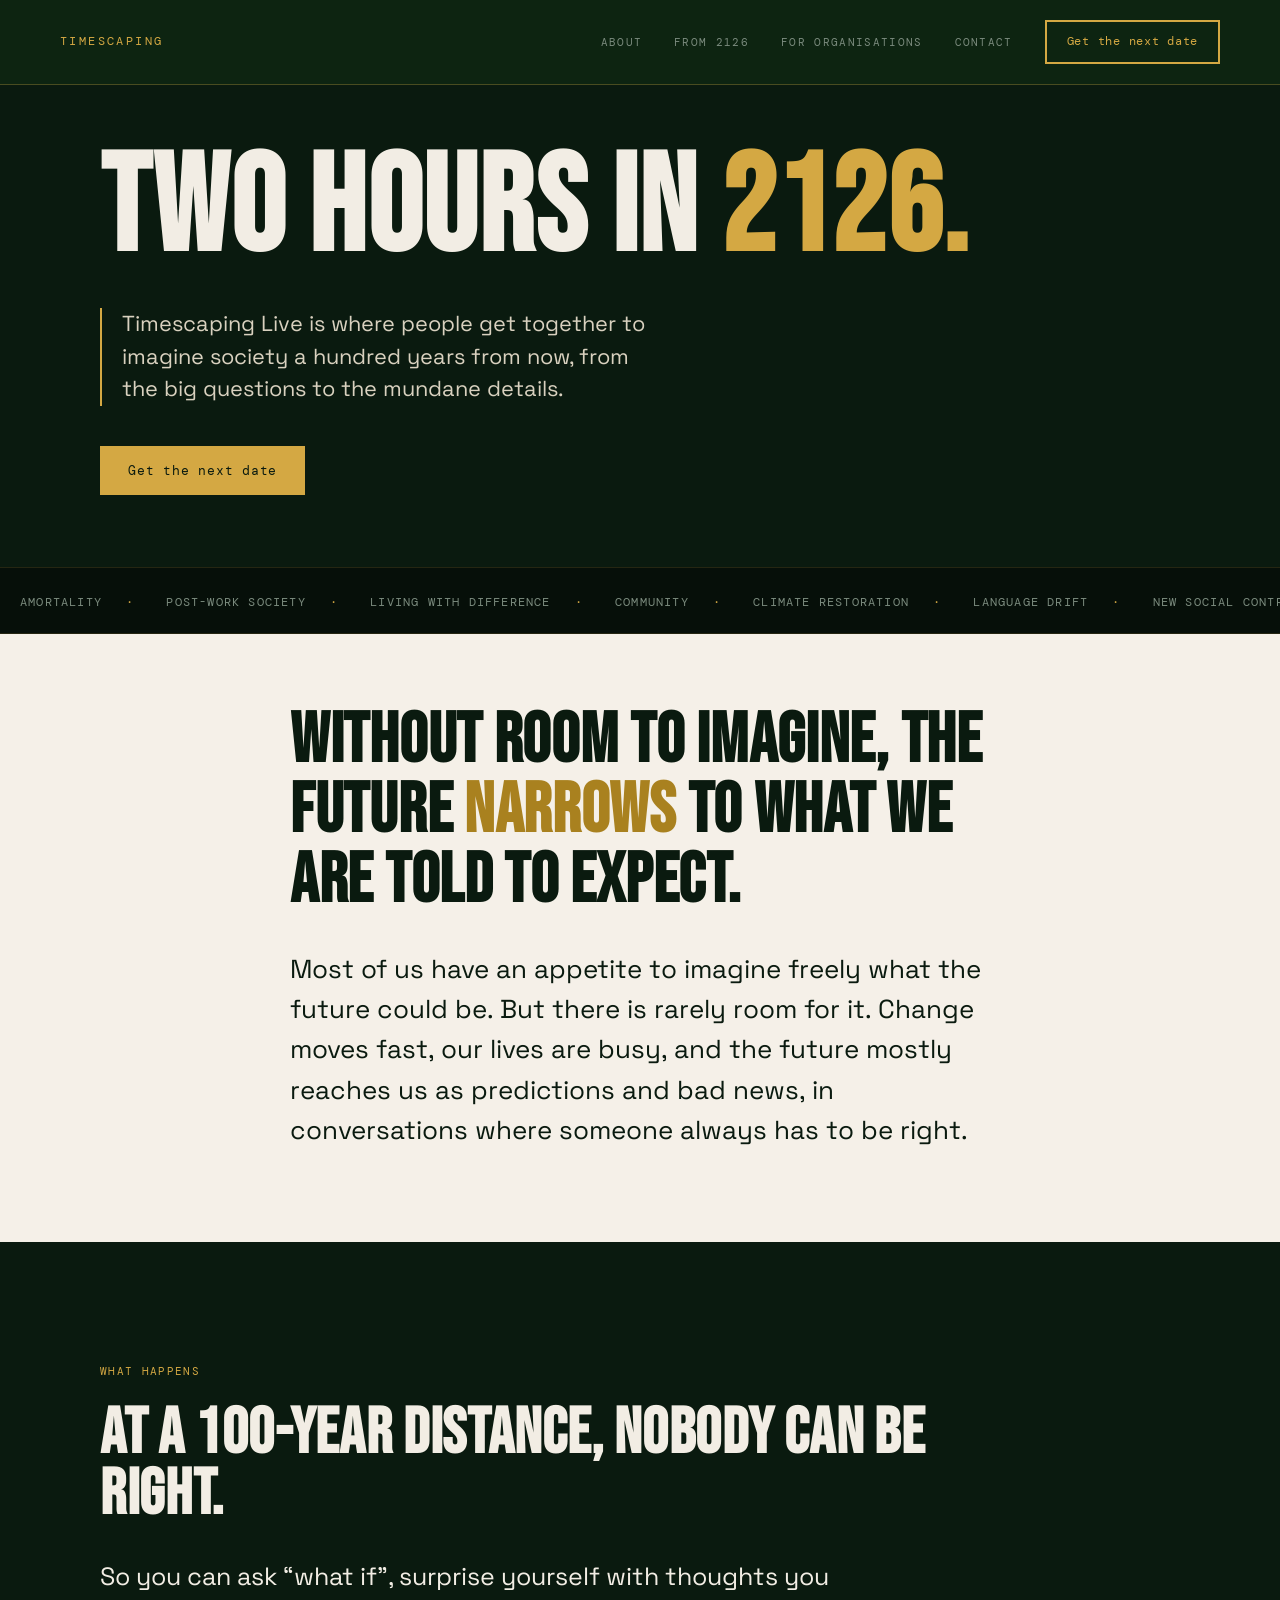
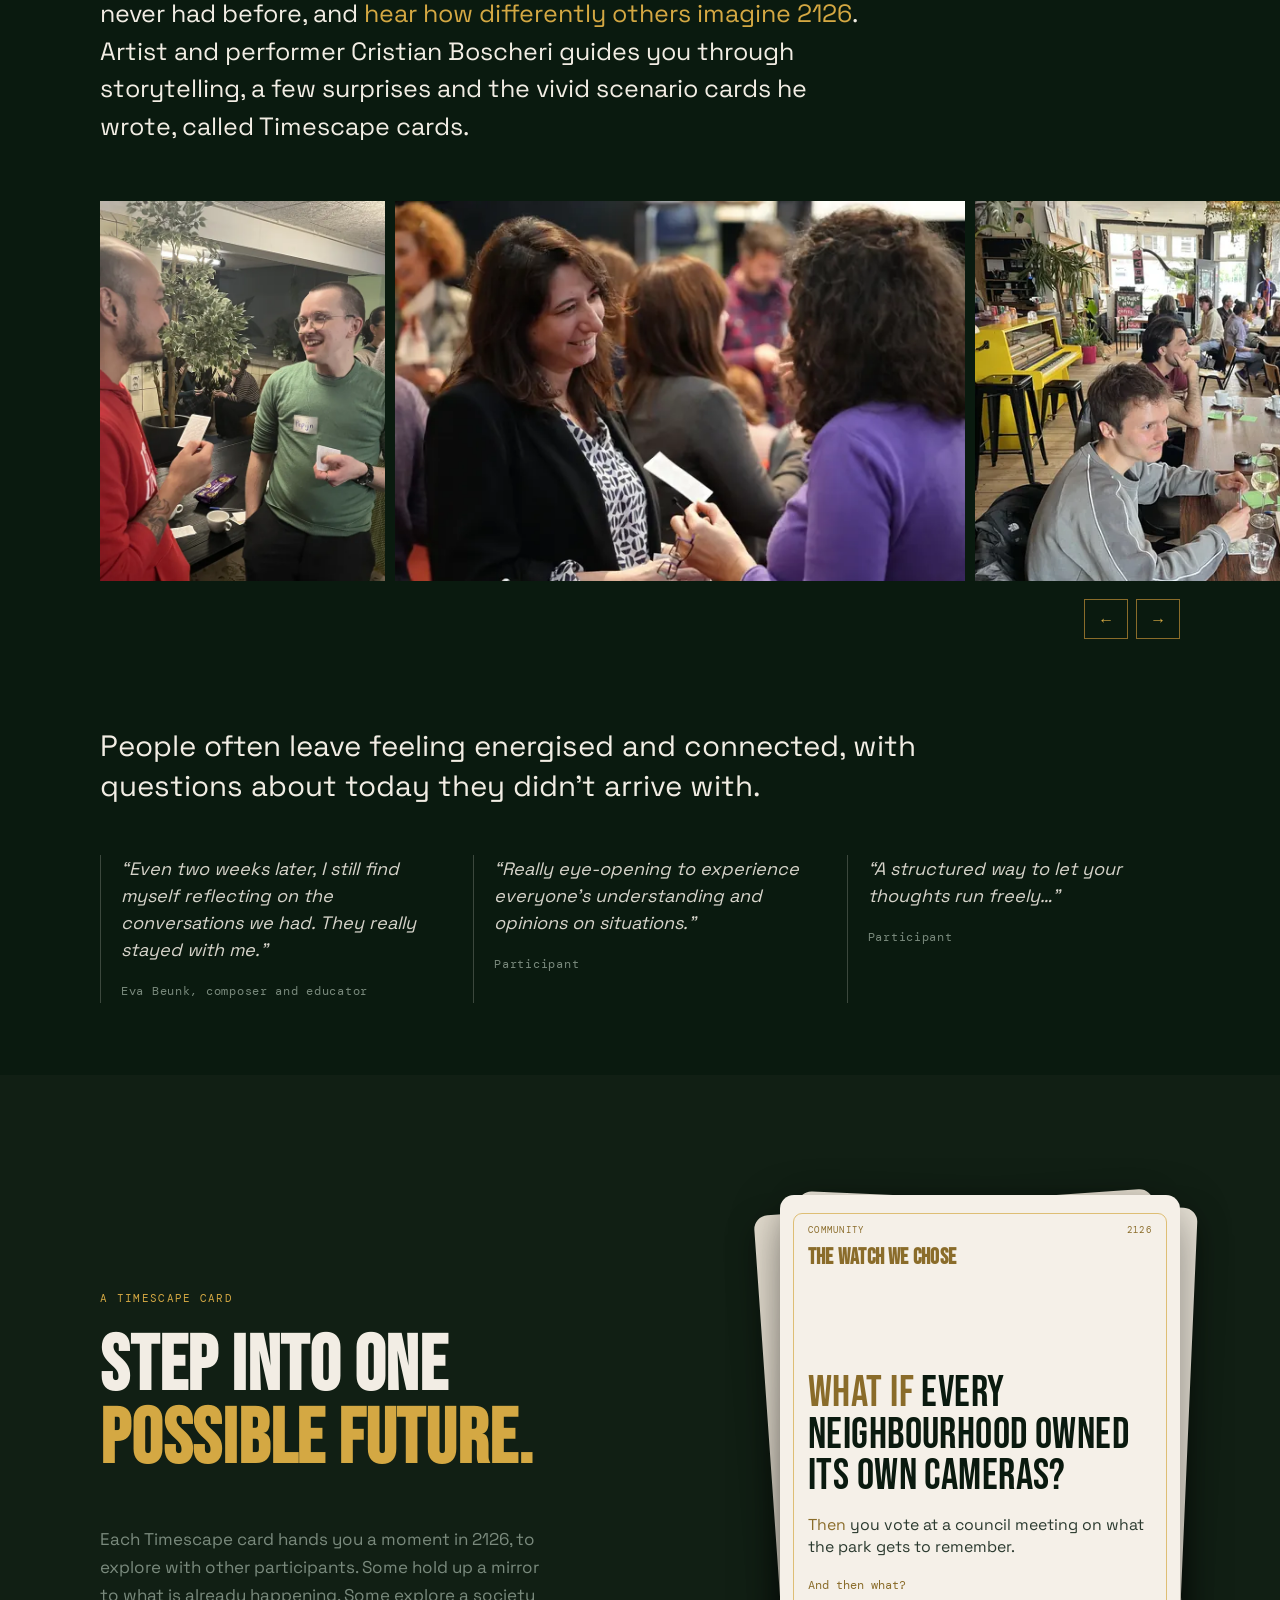
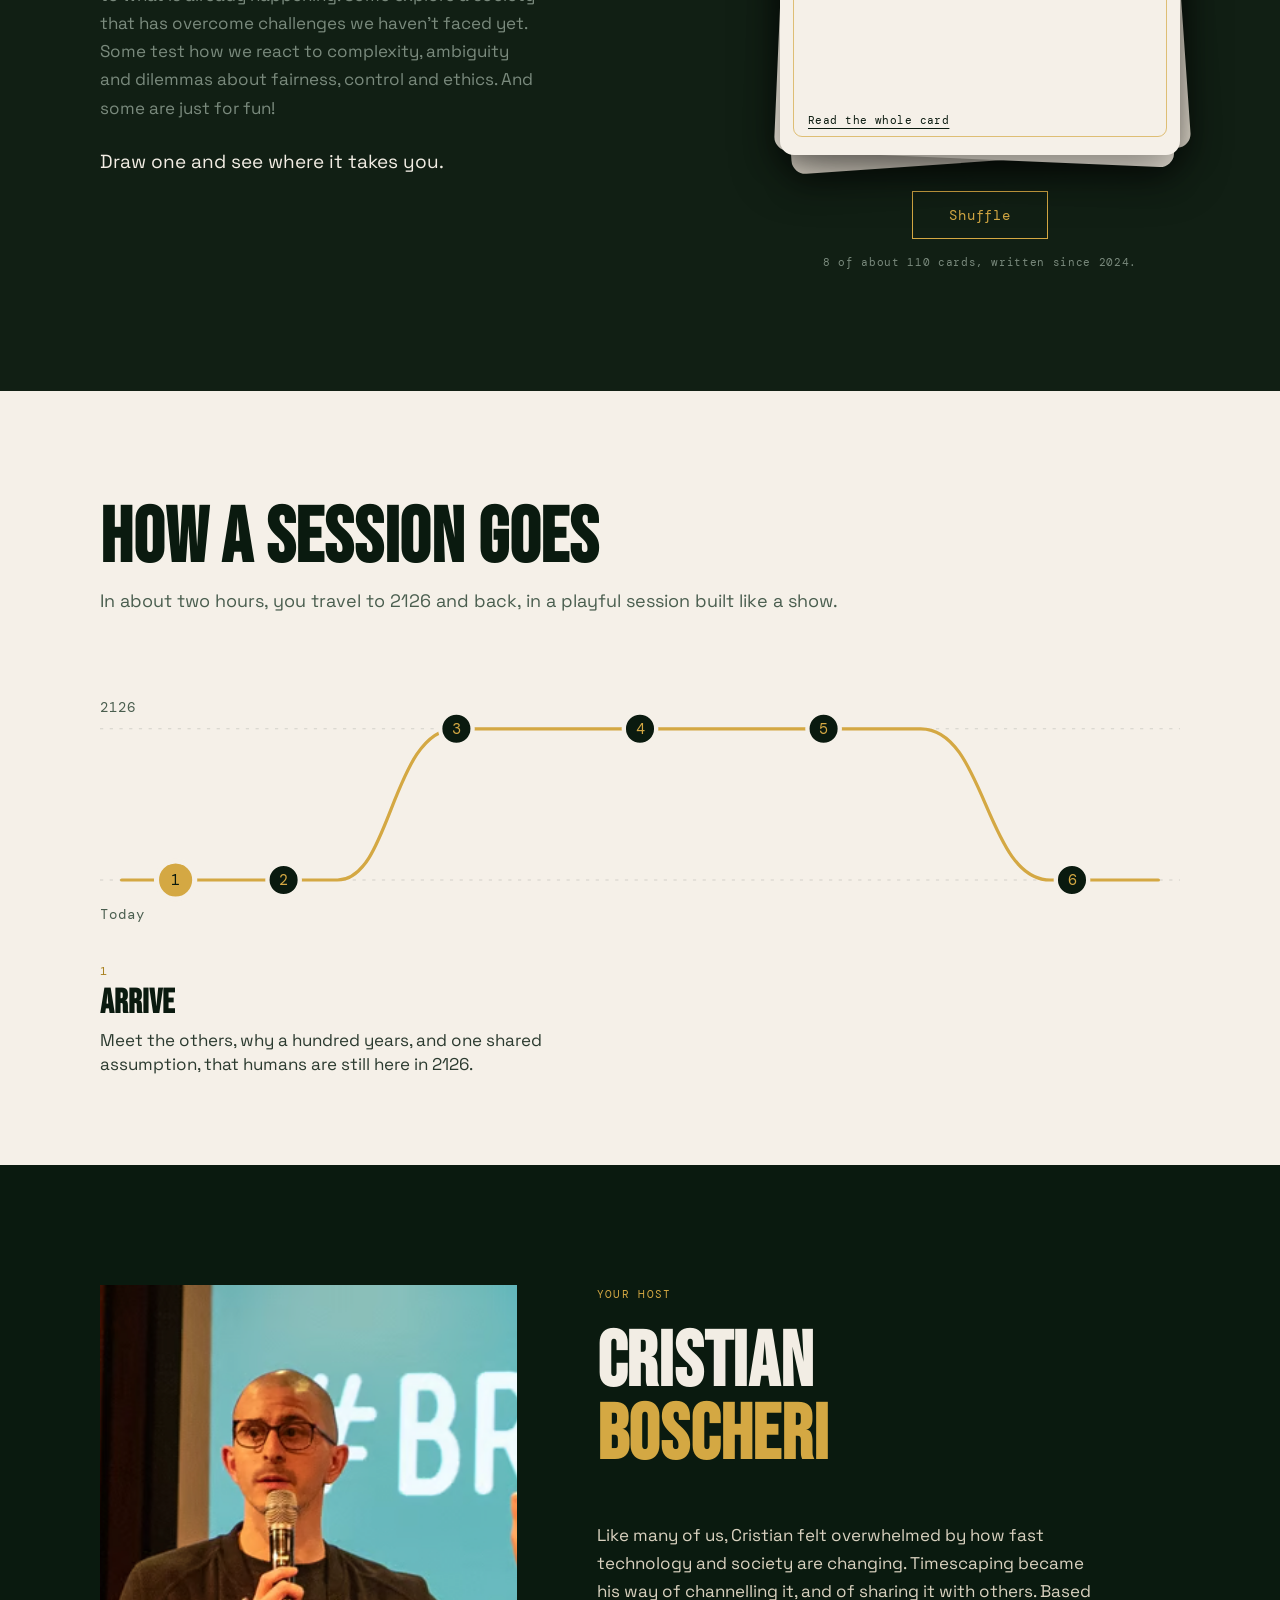
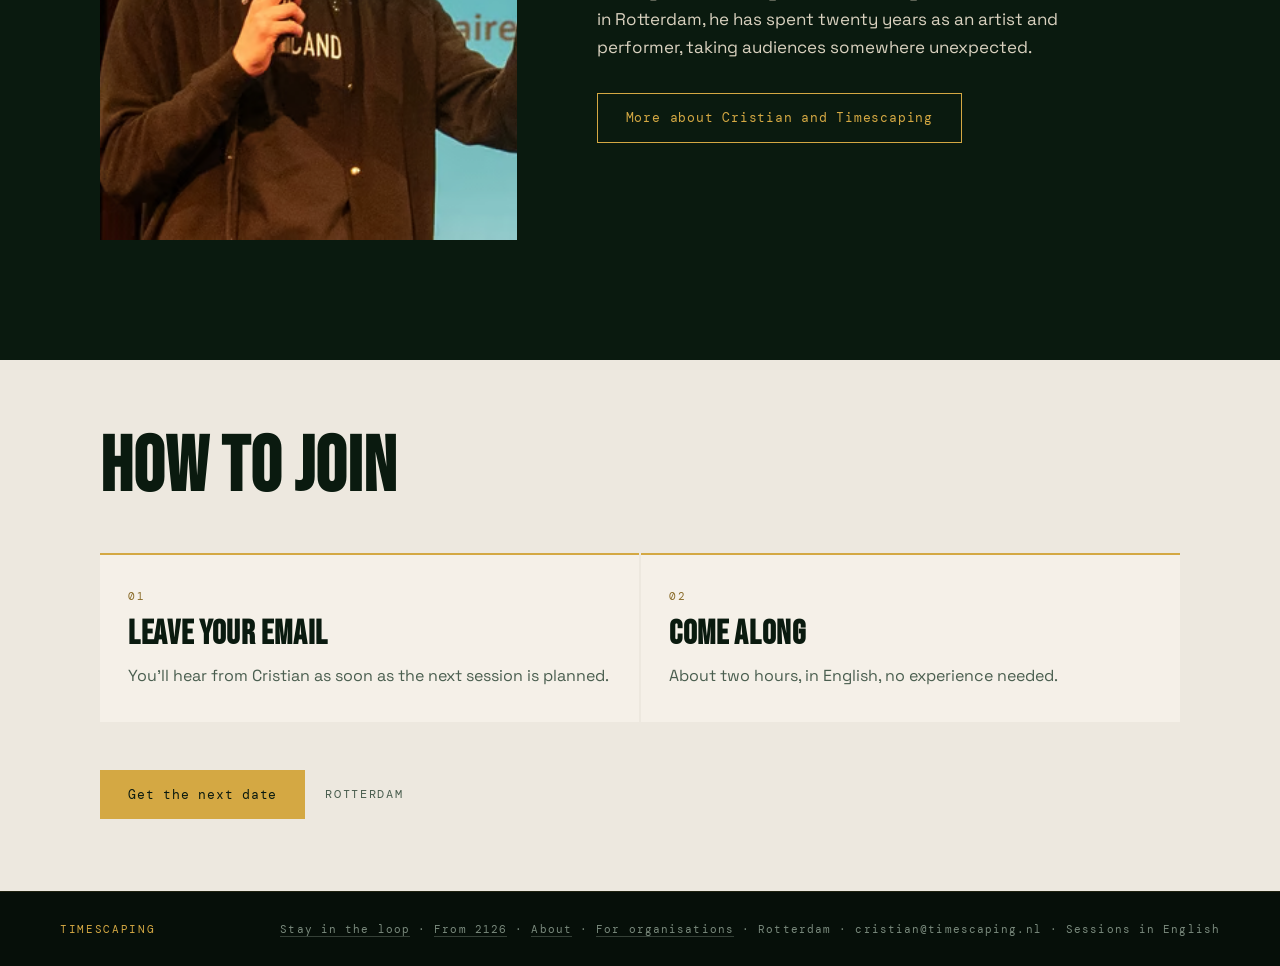
==== index.html @ ba65b7d7 "Home: host text empathy first, card cue line Co-Authored-By: Claude Opus 5.5 <noreply@anthropic.com>" ====
<!DOCTYPE html>
<html lang="en">
<head>
  <meta charset="UTF-8" />
  <meta name="viewport" content="width=device-width, initial-scale=1.0" />
  <title>Timescaping Live | Imagine society 100 years ahead, together</title>
  <meta name="description" content="Timescaping Live is the place where people get together to imagine society 100 years in the future, the big and the mundane." />
  <meta property="og:type" content="website" />
  <meta property="og:title" content="Timescaping Live | Imagine society 100 years ahead, together" />
  <meta property="og:description" content="Timescaping Live is the place where people get together to imagine society 100 years in the future, the big and the mundane." />
  <meta property="og:url" content="https://timescaping.nl/" />
  <meta property="og:image" content="https://timescaping.nl/images/Who%20this%20is%20for.png" />
  <link rel="canonical" href="https://timescaping.nl/" />
  <link rel="preconnect" href="https://fonts.googleapis.com" />
  <link rel="preconnect" href="https://fonts.gstatic.com" crossorigin />
  <link href="https://fonts.googleapis.com/css2?family=Bebas+Neue&family=Space+Grotesk:wght@300;400;500&family=DM+Mono:wght@300;400;500&display=swap" rel="stylesheet" />
  <link rel="stylesheet" href="style.css?v=20261124f" />
  <link rel="stylesheet" href="print.css" media="print" />
  <link rel="icon" type="image/png" sizes="32x32" href="/favicon-32x32.png">
  <link rel="icon" type="image/png" sizes="16x16" href="/favicon-16x16.png">
  <link rel="apple-touch-icon" sizes="180x180" href="/apple-touch-icon.png">
  <!-- Google tag (gtag.js) -->
  <script async src="https://www.googletagmanager.com/gtag/js?id=G-YN8PKWBQWD"></script>
  <script>
    window.dataLayer = window.dataLayer || [];
    function gtag(){dataLayer.push(arguments);}
    gtag('js', new Date());
    gtag('config', 'G-YN8PKWBQWD');
  </script>
  <!-- Microsoft Clarity -->
  <script type="text/javascript">
    (function(c,l,a,r,i,t,y){
        c[a]=c[a]||function(){(c[a].q=c[a].q||[]).push(arguments)};
        t=l.createElement(r);t.async=1;t.src="https://www.clarity.ms/tag/"+i;
        y=l.getElementsByTagName(r)[0];y.parentNode.insertBefore(t,y);
    })(window, document, "clarity", "script", "wphk1188sh");
  </script>
</head>
<body>

  <!-- NAV -->
  <nav class="nav">
    <a href="#" class="nav-logo">TIMESCAPING</a>
    <div class="nav-links">
      <a href="about.html" class="nav-link">About</a>
      <a href="from-2126.html" class="nav-link">From 2126</a>
      <a href="organisations.html" class="nav-link">For organisations</a>
      <a href="mailto:cristian@timescaping.nl" class="nav-link">Contact</a>
      <a href="https://tally.so/r/XxOPgj?source=nav" class="nav-cta" target="_blank" rel="noopener">Get the next date</a>
    </div>
  </nav>

  <!-- HERO -->
  <section class="hero hero-text-only hero-live">
    <div class="hero-left">
      <h1 class="hero-headline live-headline fade-up">Two hours in <span class="gold">2126.</span></h1>
      <p class="hero-def fade-up delay-1">Timescaping Live is where people get together to imagine society a hundred years from now, from the big questions to the mundane details.</p>
      <div class="hero-ctas fade-up delay-1">
        <a href="https://tally.so/r/XxOPgj?source=top" class="btn-primary" target="_blank" rel="noopener">Get the next date</a>
      </div>
    </div>
  </section>

  <!-- TICKER -->
  <div class="ticker" aria-hidden="true">
    <div class="ticker-track">
      <span>Amortality</span><span class="dot">·</span>
      <span>Post-work society</span><span class="dot">·</span>
      <span>Living with difference</span><span class="dot">·</span>
      <span>Community</span><span class="dot">·</span>
      <span>Climate restoration</span><span class="dot">·</span>
      <span>Language drift</span><span class="dot">·</span>
      <span>New social contracts</span><span class="dot">·</span>
      <span>Intimacy</span><span class="dot">·</span>
      <span>The meaning of work</span><span class="dot">·</span>
      <span>Android rights</span><span class="dot">·</span>
      <span>AI and power</span><span class="dot">·</span>
      <span>Amortality</span><span class="dot">·</span>
      <span>Post-work society</span><span class="dot">·</span>
      <span>Living with difference</span><span class="dot">·</span>
      <span>Community</span><span class="dot">·</span>
      <span>Climate restoration</span><span class="dot">·</span>
      <span>Language drift</span><span class="dot">·</span>
      <span>New social contracts</span><span class="dot">·</span>
      <span>Intimacy</span><span class="dot">·</span>
      <span>The meaning of work</span><span class="dot">·</span>
      <span>Android rights</span><span class="dot">·</span>
      <span>AI and power</span><span class="dot">·</span>
    </div>
  </div>

  <!-- THE NEED -->
  <section id="why" class="section s1 live-need">
    <div class="section-inner reveal">
      <h2 class="section-headline need-headline">Without room to imagine, the future <span class="gold-dim">narrows</span> to what we are told to expect.</h2>
      <p class="need-text">Most of us have an appetite to imagine freely what the future could be. But there is rarely room for it. Change moves fast, our lives are busy, and the future mostly reaches us as predictions and bad news, in conversations where someone always has to be right.</p>
    </div>
  </section>

  <!-- WHAT HAPPENS + PHOTOS -->
  <section id="practice" class="section s2 live-happens">
    <div class="section-inner reveal">
      <span class="label gold">What happens</span>
      <h2 class="section-headline happens-headline">At a 100-year distance, nobody can be right.</h2>
      <div class="happens-text">
        <p class="happens-lead">So you can ask “what if”, surprise yourself with thoughts you never had before, and <mark>hear how differently others imagine 2126</mark>. Artist and performer Cristian Boscheri guides you through storytelling, a few surprises and the vivid scenario cards he wrote, called Timescape cards.</p>
      </div>
    </div>
    <div class="gallery" aria-label="Photos from Timescaping sessions">
      <div class="gallery-track" tabindex="0">
        <figure class="gallery-item" style="aspect-ratio:600/800"><img src="images/sessions/daiec-standing-sm.webp" srcset="images/sessions/daiec-standing-sm.webp 315w, images/sessions/daiec-standing.webp 600w" sizes="(max-width: 900px) 350px, 510px" alt="Two participants standing and talking, scenario cards in hand" loading="lazy" decoding="async" width="600" height="800" /></figure>
        <figure class="gallery-item" style="aspect-ratio:1200/800"><img src="images/sessions/mestieri-conversation-sm.webp" srcset="images/sessions/mestieri-conversation-sm.webp 630w, images/sessions/mestieri-conversation.webp 1200w" sizes="(max-width: 900px) 350px, 510px" alt="A participant smiling in conversation, a scenario card in hand, at a session with Mestieri Lombardia" loading="lazy" decoding="async" width="1200" height="800" /></figure>
        <figure class="gallery-item" style="aspect-ratio:1067/800"><img src="images/sessions/culturehub-long-table-sm.webp" srcset="images/sessions/culturehub-long-table-sm.webp 560w, images/sessions/culturehub-long-table.webp 1067w" sizes="(max-width: 900px) 350px, 510px" alt="A long café table of participants discussing scenario cards at CultureHub" loading="lazy" decoding="async" width="1067" height="800" /></figure>
        <figure class="gallery-item" style="aspect-ratio:1067/800"><img src="images/sessions/pauseai-table-sm.webp" srcset="images/sessions/pauseai-table-sm.webp 560w, images/sessions/pauseai-table.webp 1067w" sizes="(max-width: 900px) 350px, 510px" alt="A table in conversation at a session with Café PauseAI, one participant reading a card" loading="lazy" decoding="async" width="1067" height="800" /></figure>
        <figure class="gallery-item" style="aspect-ratio:800/800"><img src="images/sessions/daiec-orange-chairs-sm.webp" srcset="images/sessions/daiec-orange-chairs-sm.webp 420w, images/sessions/daiec-orange-chairs.webp 800w" sizes="(max-width: 900px) 350px, 510px" alt="Small groups talking in orange armchairs during a session" loading="lazy" decoding="async" width="800" height="800" /></figure>
        <figure class="gallery-item" style="aspect-ratio:961/659"><img src="images/sessions/cards-timer-sm.webp" srcset="images/sessions/cards-timer-sm.webp 612w, images/sessions/cards-timer.webp 961w" sizes="(max-width: 900px) 350px, 510px" alt="Scenario cards spread on a wooden table next to a timer, hands holding more cards" loading="lazy" decoding="async" width="961" height="659" /></figure>
        <figure class="gallery-item" style="aspect-ratio:600/800"><img src="images/sessions/biosphere-two-sm.webp" srcset="images/sessions/biosphere-two-sm.webp 315w, images/sessions/biosphere-two.webp 600w" sizes="(max-width: 900px) 350px, 510px" alt="Two participants talking at an outdoor table, cards between them" loading="lazy" decoding="async" width="600" height="800" /></figure>
        <figure class="gallery-item" style="aspect-ratio:640/800"><img src="images/sessions/mestieri-overhead-sm.webp" srcset="images/sessions/mestieri-overhead-sm.webp 336w, images/sessions/mestieri-overhead.webp 640w" sizes="(max-width: 900px) 350px, 510px" alt="Seen from above, a small group sitting on the theatre floor between red seats, talking over their cards" loading="lazy" decoding="async" width="640" height="800" /></figure>
        <figure class="gallery-item" style="aspect-ratio:1067/800"><img src="images/sessions/daiec-windowsill-sm.webp" srcset="images/sessions/daiec-windowsill-sm.webp 560w, images/sessions/daiec-windowsill.webp 1067w" sizes="(max-width: 900px) 350px, 510px" alt="A small group listening to a participant sitting on a windowsill" loading="lazy" decoding="async" width="1067" height="800" /></figure>
        <figure class="gallery-item" style="aspect-ratio:1240/720"><img src="images/sessions/green-cards-table-sm.webp" srcset="images/sessions/green-cards-table-sm.webp 723w, images/sessions/green-cards-table.webp 1240w" sizes="(max-width: 900px) 350px, 510px" alt="Participants around a table covered in green scenario cards" loading="lazy" decoding="async" width="1240" height="720" /></figure>
        <figure class="gallery-item" style="aspect-ratio:600/800"><img src="images/sessions/circle-laughing-sm.webp" srcset="images/sessions/circle-laughing-sm.webp 315w, images/sessions/circle-laughing.webp 600w" sizes="(max-width: 900px) 350px, 510px" alt="Participants laughing in a circle during a session" loading="lazy" decoding="async" width="600" height="800" /></figure>
        <figure class="gallery-item" style="aspect-ratio:1067/800"><img src="images/sessions/pauseai-cards-sm.webp" srcset="images/sessions/pauseai-cards-sm.webp 560w, images/sessions/pauseai-cards.webp 1067w" sizes="(max-width: 900px) 350px, 510px" alt="Timescape scenario cards laid out on a wooden table" loading="lazy" decoding="async" width="1067" height="800" /></figure>
        <figure class="gallery-item" style="aspect-ratio:1067/800"><img src="images/sessions/culturehub-leaning-in-sm.webp" srcset="images/sessions/culturehub-leaning-in-sm.webp 560w, images/sessions/culturehub-leaning-in.webp 1067w" sizes="(max-width: 900px) 350px, 510px" alt="Participants leaning in around a table at CultureHub" loading="lazy" decoding="async" width="1067" height="800" /></figure>
        <figure class="gallery-item" style="aspect-ratio:1067/800"><img src="images/sessions/daiec-sofas-sm.webp" srcset="images/sessions/daiec-sofas-sm.webp 560w, images/sessions/daiec-sofas.webp 1067w" sizes="(max-width: 900px) 350px, 510px" alt="Participants in conversation on sofas, cards and notes in hand" loading="lazy" decoding="async" width="1067" height="800" /></figure>
      </div>
      <div class="section-inner gallery-nav">
        <span class="gallery-btns" hidden>
          <button type="button" class="gallery-btn" data-dir="-1" aria-label="Previous photos">←</button>
          <button type="button" class="gallery-btn" data-dir="1" aria-label="Next photos">→</button>
        </span>
      </div>
    </div>
    <div class="section-inner happens-proof">
      <p class="proof-lead">People often leave feeling energised and connected, with questions about today they didn’t arrive with.</p>
      <div class="happens-quotes">
        <blockquote class="happens-quote"><p>“Even two weeks later, I still find myself reflecting on the conversations we had. They really stayed with me.”</p><cite>Eva Beunk, composer and educator</cite></blockquote>
        <blockquote class="happens-quote"><p>“Really eye-opening to experience everyone’s understanding and opinions on situations.”</p><cite>Participant</cite></blockquote>
        <blockquote class="happens-quote"><p>“A structured way to let your thoughts run freely…”</p><cite>Participant</cite></blockquote>
      </div>
    </div>
  </section>

  <!-- DRAW A CARD -->
  <section id="card" class="section s-card">
    <div class="section-inner s-card-grid">
      <div class="s-card-left reveal">
        <span class="label gold">A Timescape card</span>
        <h2 class="section-headline">STEP INTO ONE<br><span class="gold">POSSIBLE FUTURE.</span></h2>
        <p class="s-card-intro">Each Timescape card hands you a moment in 2126, to explore with other participants. Some hold up a mirror to what is already happening. Some explore a society that has overcome challenges we haven’t faced yet. Some test how we react to complexity, ambiguity and dilemmas about fairness, control and ethics. And some are just for fun!</p>
        <p class="s-card-cue">Draw one and see where it takes you.</p>
      </div>
      <div class="s-card-right">
        <div class="tc-deck" aria-live="polite">
          <article class="tc is-active" data-card="0" data-if="ageing were optional?" data-then="a 150-year-old and a newborn sit at the same family dinner." data-tech="0">
            <div class="tc-front">
              <div class="tc-top"><span class="tc-theme">Amortality</span><span class="tc-year">2126</span></div>
              <h3 class="tc-title">Family Gatherings</h3>
              <p class="tc-if"><span>What if</span> ageing were optional?</p>
              <p class="tc-then"><span>Then</span> a 150-year-old and a newborn sit at the same family dinner.</p>
              <p class="tc-and">And then what?</p>
              <button type="button" class="tc-flip" aria-expanded="false">Read the whole card</button>
            </div>
            <div class="tc-back" aria-hidden="true">
            <div class="tc-top"><span class="tc-theme">Amortality</span><span class="tc-year">2126</span></div>
            <h3 class="tc-title">Family Gatherings</h3>
            <span class="tc-label">Imagine</span>
            <p class="tc-imagine">It’s 2126, and breakthroughs in cellular regeneration and nanotechnology have made aging optional, giving rise to a class of humans known as amortal. They do not grow older but remain vulnerable to accidents, and unforeseen risks. The oldest known amortal is around 150 years old. A family gathering brings together several generations, including the 150-year-old elder and a newborn child. These events are becoming increasingly complex as the extended family grows larger and the generational gap widens.</p>
            <div class="tc-explore-wrap">
              <span class="tc-label">Explore</span>
              <p class="tc-explore">What new traditions might families create to make such vast generational gatherings meaningful for everyone?</p>
            </div>
            <button type="button" class="tc-unflip" tabindex="-1">Back to the question</button>
            </div>
          </article>
          <article class="tc" data-card="1" data-if="android faces came from a shared public library?" data-then="your neighbour’s kind carer and a debt collector wear the same face." data-tech="1" aria-hidden="true">
            <div class="tc-front">
              <div class="tc-top"><span class="tc-theme">Intimacy</span><span class="tc-year">2126</span></div>
              <h3 class="tc-title">The Kind One</h3>
              <p class="tc-if"><span>What if</span> android faces came from a shared public library?</p>
              <p class="tc-then"><span>Then</span> your neighbour’s kind carer and a debt collector wear the same face.</p>
              <p class="tc-and">And then what?</p>
              <button type="button" class="tc-flip" aria-expanded="false">Read the whole card</button>
            </div>
            <div class="tc-back" aria-hidden="true">
            <div class="tc-top"><span class="tc-theme">Intimacy</span><span class="tc-year">2126</span></div>
            <h3 class="tc-title">The Kind One</h3>
            <span class="tc-label">Imagine</span>
            <p class="tc-imagine">After the impersonation years, when any android was allowed to wear any human-looking face and courts spent a decade sorting out what a witness had actually seen, android faces were regulated. Every face must now come from a certified commons, licence-free. The commons holds about four thousand. Most androids you meet are wearing one of the two hundred most popular.</p>
            <p class="tc-scene">Your neighbour’s care unit has worn the same face for three years. You have come to find it kind. Yesterday you passed a debt collector’s unit on the stairwell wearing it. You nodded before you understood why.</p>
            <div class="tc-explore-wrap">
              <span class="tc-label">Explore</span>
              <p class="tc-explore">What happens to a feeling you built for one face, once thousands of others are wearing it?</p>
            </div>
            <button type="button" class="tc-unflip" tabindex="-1">Back to the question</button>
            </div>
          </article>
          <article class="tc" data-card="2" data-if="thinking alongside AI were as ordinary as reading?" data-then="people gather in public to try thinking through a question alone." data-tech="1" aria-hidden="true">
            <div class="tc-front">
              <div class="tc-top"><span class="tc-theme">Cognition</span><span class="tc-year">2126</span></div>
              <h3 class="tc-title">Unassisted Thinking</h3>
              <p class="tc-if"><span>What if</span> thinking alongside AI were as ordinary as reading?</p>
              <p class="tc-then"><span>Then</span> people gather in public to try thinking through a question alone.</p>
              <p class="tc-and">And then what?</p>
              <button type="button" class="tc-flip" aria-expanded="false">Read the whole card</button>
            </div>
            <div class="tc-back" aria-hidden="true">
            <div class="tc-top"><span class="tc-theme">Cognition</span><span class="tc-year">2126</span></div>
            <h3 class="tc-title">Unassisted Thinking</h3>
            <span class="tc-label">Imagine</span>
            <p class="tc-imagine">By the 2070s, thinking alongside AI had become as ordinary as reading or speaking. Children grew up with systems that anticipated questions, completed associations, and guided reasoning before thoughts fully formed. AI assisted cognition slowly became the default infrastructure of attention. By the 2090s, small counter-movements began practicing forms of unassisted thinking. By 2126, these practices had evolved into a cultural form: public sessions where people attempted to think through a question alone, in real time, without augmentation, prediction, or support.</p>
            <p class="tc-scene">You are sitting in a dark theater. A person on stage is working slowly through a difficult question, pausing, backtracking, losing the thread, beginning again. Nothing is being optimized. The audience is completely silent. The person next to you whispers: “I’ve never seen anyone think alone before.”</p>
            <div class="tc-explore-wrap">
              <span class="tc-label">Explore</span>
              <p class="tc-explore">What is the person on stage doing that people in the audience cannot?</p>
            </div>
            <button type="button" class="tc-unflip" tabindex="-1">Back to the question</button>
            </div>
          </article>
          <article class="tc" data-card="3" data-if="nobody had to worry about money anymore?" data-then="people envy how clearly someone knows what they want." data-tech="0" aria-hidden="true">
            <div class="tc-front">
              <div class="tc-top"><span class="tc-theme">Post-work Society</span><span class="tc-year">2126</span></div>
              <h3 class="tc-title">The New Envy</h3>
              <p class="tc-if"><span>What if</span> nobody had to worry about money anymore?</p>
              <p class="tc-then"><span>Then</span> people envy how clearly someone knows what they want.</p>
              <p class="tc-and">And then what?</p>
              <button type="button" class="tc-flip" aria-expanded="false">Read the whole card</button>
            </div>
            <div class="tc-back" aria-hidden="true">
            <div class="tc-top"><span class="tc-theme">Post-work Society</span><span class="tc-year">2126</span></div>
            <h3 class="tc-title">The New Envy</h3>
            <span class="tc-label">Imagine</span>
            <p class="tc-imagine">In 2126, material scarcity is largely solved. The anxieties that consumed previous generations, money, security, status through possessions, faded as the basics became guaranteed. Researchers expected envy to fade with them. It didn’t. It just changed shape. What people compare now is harder to measure and harder to admit: how deeply someone lives, how clearly they know what they want, how little they seem to be performing.</p>
            <p class="tc-scene">You’re at a dinner. Someone across the table is talking about a project they’ve been working on for three years, something quiet and entirely their own. They’re not showing off. They don’t need to. The room leans in anyway.</p>
            <div class="tc-explore-wrap">
              <span class="tc-label">Explore</span>
              <p class="tc-explore">In this world, what do people lie about to seem more purposeful than they are?</p>
            </div>
            <button type="button" class="tc-unflip" tabindex="-1">Back to the question</button>
            </div>
          </article>
          <article class="tc" data-card="4" data-if="anything could be bought online instantly?" data-then="a shop exists where the staff slow you down." data-tech="0" aria-hidden="true">
            <div class="tc-front">
              <div class="tc-top"><span class="tc-theme">Everyday Life</span><span class="tc-year">2126</span></div>
              <h3 class="tc-title">The Experience Economy Store</h3>
              <p class="tc-if"><span>What if</span> anything could be bought online instantly?</p>
              <p class="tc-then"><span>Then</span> a shop exists where the staff slow you down.</p>
              <p class="tc-and">And then what?</p>
              <button type="button" class="tc-flip" aria-expanded="false">Read the whole card</button>
            </div>
            <div class="tc-back" aria-hidden="true">
            <div class="tc-top"><span class="tc-theme">Everyday Life</span><span class="tc-year">2126</span></div>
            <h3 class="tc-title">The Experience Economy Store</h3>
            <span class="tc-label">Imagine</span>
            <p class="tc-imagine">In 2126 anything can be bought online instantly. Everyone knows this. You enter a physical store anyway. At the door, a sign explains why the store exists: “This space does not optimize efficiency.” Inside, nothing pushes you to buy. A worker slows you down, challenges a choice you were about to make, and invites you to stay longer than planned. Leaving without purchasing feels normal. Staying feels intentional.</p>
            <div class="tc-explore-wrap">
              <span class="tc-label">Explore</span>
              <p class="tc-explore">What would have to happen inside this store for you to feel that your time there was well spent, even without buying anything?</p>
            </div>
            <button type="button" class="tc-unflip" tabindex="-1">Back to the question</button>
            </div>
          </article>
          <article class="tc" data-card="5" data-if="every neighbourhood owned its own cameras?" data-then="you vote at a council meeting on what the park gets to remember." data-tech="0" aria-hidden="true">
            <div class="tc-front">
              <div class="tc-top"><span class="tc-theme">Community</span><span class="tc-year">2126</span></div>
              <h3 class="tc-title">The Watch We Chose</h3>
              <p class="tc-if"><span>What if</span> every neighbourhood owned its own cameras?</p>
              <p class="tc-then"><span>Then</span> you vote at a council meeting on what the park gets to remember.</p>
              <p class="tc-and">And then what?</p>
              <button type="button" class="tc-flip" aria-expanded="false">Read the whole card</button>
            </div>
            <div class="tc-back" aria-hidden="true">
            <div class="tc-top"><span class="tc-theme">Community</span><span class="tc-year">2126</span></div>
            <h3 class="tc-title">The Watch We Chose</h3>
            <span class="tc-label">Imagine</span>
            <p class="tc-imagine">In 2126, public surveillance is community owned. It wasn’t always this way. For decades, cameras and data systems expanded quietly, owned by states and corporations, pointed downward. The asymmetry became undeniable. Slowly, then all at once, communities fought for and won control of their own data infrastructure. Today they decide what is recorded, who can access it, and when it disappears.</p>
            <p class="tc-scene">You’re at a community council meeting. Residents are voting on whether to install new sensors in the local park following a series of incidents. Half the room wants protection. The other half worries about what comes next.</p>
            <div class="tc-explore-wrap">
              <span class="tc-label">Explore</span>
              <p class="tc-explore">In this world, what makes the difference between surveillance that protects a community and surveillance that violates it?</p>
            </div>
            <button type="button" class="tc-unflip" tabindex="-1">Back to the question</button>
            </div>
          </article>
          <article class="tc" data-card="6" data-if="every encounter was matched to you in advance?" data-then="school is the last room full of people unlike you." data-tech="0" aria-hidden="true">
            <div class="tc-front">
              <div class="tc-top"><span class="tc-theme">Living with Difference</span><span class="tc-year">2126</span></div>
              <h3 class="tc-title">The Last Mixed Room</h3>
              <p class="tc-if"><span>What if</span> every encounter was matched to you in advance?</p>
              <p class="tc-then"><span>Then</span> school is the last room full of people unlike you.</p>
              <p class="tc-and">And then what?</p>
              <button type="button" class="tc-flip" aria-expanded="false">Read the whole card</button>
            </div>
            <div class="tc-back" aria-hidden="true">
            <div class="tc-top"><span class="tc-theme">Living with Difference</span><span class="tc-year">2126</span></div>
            <h3 class="tc-title">The Last Mixed Room</h3>
            <span class="tc-label">Imagine</span>
            <p class="tc-imagine">By 2126, most encounters are sorted before they happen. Work, leisure, romance, all routed through systems that match people by fit. You rarely spend time with anyone who sees the world differently. Schools kept one old rule against this. Each intake is drawn deliberately wide, pulling children across neighbourhoods and incomes into the same room for eleven years.</p>
            <p class="tc-scene">A father waits at pickup. His daughter comes out beside a boy from a family whose world barely touches his own, the two of them arguing about something with their whole bodies.</p>
            <div class="tc-explore-wrap">
              <span class="tc-label">Explore</span>
              <p class="tc-explore">What do eleven years beside people unlike you do to a person?</p>
            </div>
            <button type="button" class="tc-unflip" tabindex="-1">Back to the question</button>
            </div>
          </article>
          <article class="tc" data-card="7" data-if="energy were almost free?" data-then="we use so much of it that the planet feels it anyway." data-tech="0" aria-hidden="true">
            <div class="tc-front">
              <div class="tc-top"><span class="tc-theme">Energy</span><span class="tc-year">2126</span></div>
              <h3 class="tc-title">The Paradox of Abundance</h3>
              <p class="tc-if"><span>What if</span> energy were almost free?</p>
              <p class="tc-then"><span>Then</span> we use so much of it that the planet feels it anyway.</p>
              <p class="tc-and">And then what?</p>
              <button type="button" class="tc-flip" aria-expanded="false">Read the whole card</button>
            </div>
            <div class="tc-back" aria-hidden="true">
            <div class="tc-top"><span class="tc-theme">Energy</span><span class="tc-year">2126</span></div>
            <h3 class="tc-title">The Paradox of Abundance</h3>
            <span class="tc-label">Imagine</span>
            <p class="tc-imagine">By 2126, energy has become radically cheaper, driven by breakthroughs in solar technology and ultra-efficient storage systems. Grids are decentralized and community-driven, offering an abundance of power for all. But as energy becomes more accessible, consumption skyrockets, amplifying production, waste, and material extraction in unexpected ways. The logic of Jevons paradox unfolds, as efficiency breeds greater demand, leading to new ecological pressures.</p>
            <div class="tc-explore-wrap">
              <span class="tc-label">Explore</span>
              <p class="tc-explore">What human activities, outside of energy production, would increase the most in a world with abundant and cheap energy?</p>
            </div>
            <button type="button" class="tc-unflip" tabindex="-1">Back to the question</button>
            </div>
          </article>
        </div>
        <button type="button" class="btn-ghost-gold tc-draw" hidden>Shuffle</button>
        <p class="tc-note">8 of about 110 cards, written since 2024.</p>
      </div>
    </div>
  </section>

  <!-- HOW A SESSION GOES -->
  <section id="session" class="section s-arc">
    <div class="section-inner">
      <h2 class="section-headline">HOW A SESSION GOES</h2>
      <p class="arc-sub">In about two hours, you travel to 2126 and back, in a playful session built like a show.</p>
      <div class="arc">
        <svg class="arc-svg" viewBox="0 0 1000 250" role="group" aria-label="The arc of a session">
          <line class="arc-guide" x1="0" y1="60" x2="1000" y2="60"/><text class="arc-tag arc-tag-top" x="0" y="44">2126</text>
          <line class="arc-guide" x1="0" y1="200" x2="1000" y2="200"/><text class="arc-tag arc-tag-today" x="0" y="236">Today</text>
          <path class="arc-path" pathLength="1" d="M20 200 H220 C270 200 270 60 330 60 H760 C820 60 820 200 880 200 H980"/>
          <g class="arc-dot" style="--d:0" data-step="0" tabindex="0" role="button" aria-label="Step 1, Arrive"><circle cx="70" cy="200" r="15"/><text x="70" y="205">1</text></g><g class="arc-dot" style="--d:1" data-step="1" tabindex="0" role="button" aria-label="Step 2, Warm up"><circle cx="170" cy="200" r="15"/><text x="170" y="205">2</text></g><g class="arc-dot" style="--d:2" data-step="2" tabindex="0" role="button" aria-label="Step 3, Step into 2126"><circle cx="330" cy="60" r="15"/><text x="330" y="65">3</text></g><g class="arc-dot" style="--d:3" data-step="3" tabindex="0" role="button" aria-label="Step 4, Explore"><circle cx="500" cy="60" r="15"/><text x="500" y="65">4</text></g><g class="arc-dot" style="--d:4" data-step="4" tabindex="0" role="button" aria-label="Step 5, Create"><circle cx="670" cy="60" r="15"/><text x="670" y="65">5</text></g><g class="arc-dot" style="--d:5" data-step="5" tabindex="0" role="button" aria-label="Step 6, Come back"><circle cx="900" cy="200" r="15"/><text x="900" y="205">6</text></g>
        </svg>
        <div class="arc-caption" aria-live="polite" hidden></div>
        <ol class="arc-steps"><li><span class="arc-n">1</span><h3>Arrive</h3><p>Meet the others, why a hundred years, and one shared assumption, that humans are still here in 2126.</p></li><li><span class="arc-n">2</span><h3>Warm up</h3><p>First thoughts about 2126, from where we are today.</p></li><li><span class="arc-n">3</span><h3>Step into 2126</h3><p>From here on, we speak as people living there.</p></li><li><span class="arc-n">4</span><h3>Explore</h3><p>One reads a card aloud, the other answers from inside it.</p></li><li><span class="arc-n">5</span><h3>Create</h3><p>Make your own card, on a theme that matters to you.</p></li><li><span class="arc-n">6</span><h3>Come back</h3><p>What shifted, and what it says about today.</p></li></ol>
      </div>
    </div>
  </section>

  <!-- YOUR HOST -->
  <section id="host" class="section s5">
    <div class="section-inner s5-grid reveal">
      <div class="s5-left">
        <img src="images/Cristian Boscheri.png" alt="Cristian Boscheri, host of Timescaping Live" class="s5-img ratio-3-4" />
      </div>
      <div class="s5-right">
        <span class="label gold">Your host</span>
        <h2 class="section-headline">CRISTIAN<br><span class="gold">BOSCHERI</span></h2>
        <p>Like many of us, Cristian felt overwhelmed by how fast technology and society are changing. Timescaping became his way of channelling it, and of sharing it with others. Based in Rotterdam, he has spent twenty years as an artist and performer, taking audiences somewhere unexpected.</p>
        <a href="about.html" class="btn-dark-ghost">More about Cristian and Timescaping</a>
      </div>
    </div>
  </section>

  <!-- PLAN AND WAITLIST -->
  <section id="take-part" class="section s6 dark-bg">
    <div class="section-inner reveal">
      <h2 class="section-headline">HOW TO JOIN</h2>
      <ol class="plan">
        <li class="plan-step"><span class="plan-num">01</span><h3 class="plan-title">Leave your email</h3><p>You’ll hear from Cristian as soon as the next session is planned.</p></li>
        <li class="plan-step"><span class="plan-num">02</span><h3 class="plan-title">Come along</h3><p>About two hours, in English, no experience needed.</p></li>
      </ol>
      <div class="plan-cta">
        <a href="https://tally.so/r/XxOPgj?source=bottom" class="btn-primary" target="_blank" rel="noopener">Get the next date</a>
        <span class="plan-where">Rotterdam</span>
      </div>
    </div>
  </section>

  <!-- FOOTER -->
  <footer class="footer">
    <span class="footer-left">TIMESCAPING</span>
    <span class="footer-right"><a href="https://tally.so/r/XxOPgj?source=footer" class="footer-link" target="_blank" rel="noopener">Stay in the loop</a> · <a href="from-2126.html" class="footer-link">From 2126</a> · <a href="about.html" class="footer-link">About</a> · <a href="organisations.html" class="footer-link">For organisations</a> · Rotterdam · cristian@timescaping.nl · Sessions in English</span>
  </footer>

  <script src="script.js?v=20261124f"></script>
</body>
</html>
---- style.css ----
/* ===== RESET & BASE ===== */
*, *::before, *::after { box-sizing: border-box; margin: 0; padding: 0; }

:root {
  --bg: #0a1a0f;
  --bg2: #111f14;
  --green: #1c3a22;
  --gold: #d4a843;
  --gold-dim: #8a6c2a;
  --white: #f2ede4;
  --muted: #7a8a7d;
  --light: #f5f0e8;
  --light-alt: #ede8df;
  --light-card: #ddd8cf;
  --text-dark: #0a1a0f;
  --muted-light: #4a5e4f;
  --mid-green: #1c3a22;
  --mid-green-card: #254d2e;
  --muted-green: #a0b89a;
  --font-display: 'Bebas Neue', sans-serif;
  --font-body: 'Space Grotesk', sans-serif;
  --font-mono: 'DM Mono', monospace;
}

html { scroll-behavior: smooth; }

body {
  background: var(--bg);
  color: var(--white);
  font-family: var(--font-body);
  font-size: 17px;
  line-height: 1.65;
  overflow-x: hidden;
}

img { display: block; width: 100%; height: 100%; object-fit: cover; }

a { text-decoration: none; }

/* ===== ACCESSIBILITY ===== */
.sr-only {
  position: absolute;
  width: 1px; height: 1px;
  padding: 0; margin: -1px;
  overflow: hidden;
  clip: rect(0,0,0,0);
  white-space: nowrap;
  border: 0;
}

/* ===== UTILITIES ===== */
.gold { color: var(--gold); }
.muted { color: var(--muted); }

.label {
  font-family: var(--font-mono);
  font-size: 11px;
  letter-spacing: 0.12em;
  text-transform: uppercase;
  color: var(--gold);
  display: block;
  margin-bottom: 24px;
}

.section {
  padding: 120px 0;
}

.section-inner {
  max-width: 1200px;
  margin: 0 auto;
  padding: 0 60px;
}

.dark-bg {
  background: var(--light-alt);
}

.section-headline {
  font-family: var(--font-display);
  font-size: clamp(48px, 6vw, 88px);
  line-height: 0.95;
  letter-spacing: 0.01em;
  color: var(--white);
  margin-bottom: 48px;
}

/* Light section headline override — s2 and s4 are dark, keep white */
.s1 .section-headline,
.s3 .section-headline,
.s5 .section-headline,
.s6 .section-headline {
  color: var(--text-dark);
}


/* ===== BUTTONS ===== */
.btn-primary {
  display: inline-block;
  background: var(--gold);
  color: #0a1a0f;
  font-family: var(--font-mono);
  font-size: 13px;
  letter-spacing: 0.06em;
  padding: 14px 28px;
  transition: background 0.2s;
}
.btn-primary:hover { background: #e8bc5a; }

.btn-ghost {
  font-family: var(--font-mono);
  font-size: 13px;
  letter-spacing: 0.06em;
  color: var(--muted);
  border: 1px solid var(--muted);
  padding: 13px 28px;
  transition: color 0.2s, border-color 0.2s;
}
.btn-ghost:hover { color: var(--white); border-color: var(--white); }

/* Hero secondary button — gold ghost */
.hero .btn-ghost {
  color: #d4a843;
  border: 2px solid #d4a843;
  background: transparent;
}
.hero .btn-ghost:hover { color: var(--bg); background: #d4a843; border-color: #d4a843; }

.btn-ghost-gold {
  display: inline-block;
  font-family: var(--font-mono);
  font-size: 13px;
  letter-spacing: 0.06em;
  color: var(--gold);
  border: 1px solid var(--gold);
  padding: 13px 28px;
  background: transparent;
  margin-top: 16px;
  transition: background 0.2s, color 0.2s;
}
.btn-ghost-gold:hover { background: var(--gold); color: var(--bg); }

.btn-ghost-block {
  display: block;
  font-family: var(--font-mono);
  font-size: 13px;
  letter-spacing: 0.06em;
  color: var(--muted);
  margin-top: 20px;
  transition: color 0.2s;
}
.btn-ghost-block:hover { color: var(--white); }

/* ===== NAV ===== */
.nav {
  position: fixed;
  top: 0;
  left: 0;
  right: 0;
  z-index: 100;
  display: flex;
  justify-content: space-between;
  align-items: center;
  padding: 20px 60px;
  background: #0d2411;
  backdrop-filter: blur(4px);
  border-bottom: 1px solid rgba(212, 168, 67, 0.30);
}

.nav-logo {
  font-family: var(--font-mono);
  font-size: 12px;
  letter-spacing: 0.2em;
  color: var(--gold);
}

.nav-links {
  display: flex;
  align-items: center;
  gap: 32px;
}

.nav-link {
  font-family: var(--font-mono);
  font-size: 11px;
  letter-spacing: 0.12em;
  text-transform: uppercase;
  color: #7a8a7d;
  text-decoration: none;
  transition: color 0.2s;
}
.nav-link:hover { color: var(--gold); }

.nav-cta {
  font-family: var(--font-mono);
  font-size: 12px;
  letter-spacing: 0.06em;
  background: transparent;
  color: var(--gold);
  border: 2px solid var(--gold);
  padding: 10px 20px;
  transition: background 0.2s, color 0.2s;
}
.nav-cta:hover { background: var(--gold); color: var(--bg); }

/* ===== HERO ===== */
.hero {
  display: grid;
  grid-template-columns: 1fr 1fr;
  min-height: 100vh;
  position: relative;
  overflow: hidden;
  padding-top: 64px;
}

/* Text-only hero variant (index page) */
.hero-text-only {
  grid-template-columns: 1fr;
  background: #0a1a0f;
  align-items: center;
}
.hero-text-only .hero-ghost {
  position: absolute;
  right: -2%;
  left: auto;
  top: 50%;
  transform: translateY(-50%);
  font-family: var(--font-display);
  font-size: clamp(200px, 28vw, 420px);
  color: var(--light);
  opacity: 0.07;
  pointer-events: none;
  z-index: 0;
  line-height: 1;
  user-select: none;
}
.hero-text-only .hero-left {
  padding: 160px 80px 120px;
  max-width: 1400px;
  position: relative;
  z-index: 1;
}
.hero-text-only .hero-headline {
  font-size: clamp(4rem, 10vw, 9rem);
  margin-bottom: 40px;
}

.hero-ghost {
  position: absolute;
  left: -2%;
  top: 50%;
  transform: translateY(-50%);
  font-family: var(--font-display);
  font-size: clamp(200px, 28vw, 400px);
  color: var(--green);
  opacity: 0.35;
  pointer-events: none;
  z-index: 1;
  line-height: 1;
  user-select: none;
}

.hero-left {
  background: var(--bg);
  display: flex;
  flex-direction: column;
  justify-content: flex-start;
  padding: 140px 60px 80px 60px;
  position: relative;
  z-index: 2;
}

.hero-headline {
  font-family: var(--font-display);
  font-size: clamp(64px, 9vw, 130px);
  line-height: 0.93;
  letter-spacing: 0.01em;
  color: var(--white);
  margin-bottom: 28px;
}


.hero-sub {
  font-family: var(--font-display);
  font-size: clamp(52px, 6.5vw, 90px);
  color: #f2ede4 !important;
  line-height: 1.0;
  margin-bottom: 32px;
  letter-spacing: 0.02em;
}

.hero-body {
  font-size: 16px;
  color: var(--white);
  max-width: 480px;
  border-left: 2px solid var(--gold);
  padding-left: 20px;
  margin-bottom: 40px;
  line-height: 1.7;
}

.hero-ctas {
  display: flex;
  gap: 16px;
  flex-wrap: wrap;
  align-items: center;
}

.hero-right {
  position: relative;
  overflow: hidden;
}

.hero-right img {
  position: absolute;
  inset: 0;
  width: 100%;
  height: 100%;
  object-fit: cover;
  object-position: center;
}

.hero-overlay {
  position: absolute;
  inset: 0;
  background: linear-gradient(to right, var(--bg) 0%, rgba(10,26,15,0.5) 40%, transparent 100%);
  z-index: 1;
  pointer-events: none;
}

/* ===== HERO ANIMATIONS ===== */
@keyframes fadeUp {
  from { opacity: 0; transform: translateY(30px); }
  to   { opacity: 1; transform: translateY(0); }
}

.fade-up {
  opacity: 0;
  animation: fadeUp 0.8s ease forwards;
}
.delay-1 { animation-delay: 0.2s; }
.delay-2 { animation-delay: 0.4s; }
.delay-3 { animation-delay: 0.6s; }

/* ===== TICKER ===== */
.ticker {
  background: #060f09;
  border-top: 1px solid rgba(212,168,67,0.15);
  border-bottom: 1px solid rgba(212,168,67,0.15);
  padding: 18px 0;
  overflow: hidden;
  white-space: nowrap;
}

@keyframes ticker-scroll {
  from { transform: translateX(0); }
  to   { transform: translateX(-50%); }
}

.ticker-track {
  display: inline-block;
  animation: ticker-scroll 30s linear infinite;
  font-family: var(--font-mono);
  font-size: 12px;
  letter-spacing: 0.1em;
  color: var(--muted);
  text-transform: uppercase;
}

.ticker-track span { padding: 0 20px; }
.ticker-track .dot { color: var(--gold); padding: 0 4px; }

/* ===== SECTION 1 SCROLL ANIMATION ===== */
.anim-line {
  display: block;
  opacity: 0;
  transform: translateY(16px);
  transition: opacity 0.4s ease, transform 0.4s ease;
}

.anim-para {
  opacity: 0;
  transform: translateY(12px);
  transition: opacity 0.5s ease, transform 0.5s ease;
}

.anim-line.is-visible {
  opacity: 1;
  transform: translateY(0);
}

.anim-para.is-visible {
  opacity: 1;
  transform: translateY(0);
}

/* ===== SECTION 1 ===== */
.s1 { background: var(--light); padding: 72px 0; }

.s1 .section-inner {
  max-width: 820px;
}

.s1 .section-headline {
  font-size: clamp(48px, 5.5vw, 72px);
}

.s1-body {
  max-width: 100%;
}

.s1-body p {
  color: var(--muted-light);
  margin-bottom: 20px;
}

.s1-closing {
  color: var(--text-dark) !important;
  font-style: italic;
  font-size: 1.2rem;
  margin-top: 2.5rem !important;
}

/* ===== SECTION 2 ===== */
.s2 { background: var(--bg); }

.s2-grid {
  display: grid;
  grid-template-columns: 1fr 1fr;
  gap: 80px;
  align-items: start;
}

.s2-left p {
  color: var(--muted);
  margin-bottom: 20px;
  max-width: 480px;
}

.s2-right {
  display: flex;
  flex-direction: column;
  gap: 2px;
}

.s2-img {
  width: 100%;
  overflow: hidden;
}

.ratio-4-3 { aspect-ratio: 4/3; }
.ratio-16-9 { aspect-ratio: 16/9; }
.ratio-3-4 { aspect-ratio: 3/4; }


/* ===== SECTION 3 ===== */
.s3 { background: var(--light); padding: 72px 0; }

.s3-grid {
  display: grid;
  grid-template-columns: 1fr 1fr;
  gap: 3rem;
  align-items: start;
}

.s3-right {
  position: sticky;
  top: 64px;
  height: calc(100vh - 64px);
  overflow: hidden;
}

.s3-right img {
  width: 100%;
  height: 100%;
  object-fit: cover;
  border-radius: 0;
  display: block;
}

.s3-headline {
  font-size: clamp(40px, 5vw, 72px);
}

.s3-sub {
  color: var(--muted-light);
  max-width: 520px;
  margin-bottom: 56px;
  font-size: 16px;
}

.cards-grid {
  display: grid;
  grid-template-columns: 1fr 1fr;
  gap: 2px;
  margin-bottom: 56px;
}

.card {
  background: var(--light-card);
  padding: 1.5rem;
}

.cards-grid .card {
  border-left: 4px solid #d4a843 !important;
  padding: 16px;
}

.card p {
  color: var(--text-dark);
  font-size: 1rem;
  line-height: 1.6;
}

.s3-closing {
  font-style: italic;
  color: var(--text-dark);
  max-width: 540px;
  font-size: 16px;
}

/* ===== SECTION 4 ===== */
.s4 { background: var(--mid-green); }

.steps-grid {
  display: grid;
  grid-template-columns: repeat(3, 1fr);
  gap: 2px;
  margin-bottom: 64px;
}

.step-card {
  background: var(--mid-green-card);
  border-top: 2px solid var(--gold);
  padding: 36px 28px;
}

.step-card-img {
  margin: -36px -28px 24px -28px;
  aspect-ratio: 16 / 9;
  overflow: hidden;
}

.step-card-img img {
  width: 100%;
  height: 100%;
  object-fit: cover;
  display: block;
}

.step-num {
  font-family: var(--font-mono);
  font-size: 11px;
  letter-spacing: 0.15em;
  color: var(--gold);
  display: block;
  margin-bottom: 12px;
}

.step-card h3 {
  font-family: var(--font-display);
  font-size: 32px;
  line-height: 1;
  letter-spacing: 0.02em;
  color: var(--white);
  margin-bottom: 16px;
}

.step-card p {
  color: var(--muted-green);
  font-size: 15px;
  line-height: 1.6;
}

.testimonials {
  display: grid;
  grid-template-columns: 1fr 1fr;
  gap: 40px;
}

blockquote p {
  color: var(--white);
  font-size: 16px;
  line-height: 1.65;
  font-style: italic;
  margin-bottom: 12px;
}

blockquote cite {
  font-family: var(--font-mono);
  font-size: 11px;
  letter-spacing: 0.08em;
  color: var(--muted-green);
  font-style: normal;
}

/* ===== SECTION 5 ===== */
.s5 { background: var(--light); }

.s5-grid {
  display: grid;
  grid-template-columns: 1fr 1.4fr;
  gap: 80px;
  align-items: start;
}

.s5-img {
  width: 100%;
  overflow: hidden;
}

.s5-right p {
  color: var(--muted-light);
  margin-bottom: 20px;
  max-width: 500px;
}

.trusted {
  margin-top: 40px;
  padding-top: 32px;
  border-top: 1px solid var(--light-card);
}

.trusted .label {
  margin-bottom: 12px;
}

.trusted-list {
  display: flex;
  flex-wrap: wrap;
  gap: 8px 24px;
  font-family: var(--font-mono);
  font-size: 11px;
  letter-spacing: 0.1em;
  color: var(--muted-light);
  text-transform: uppercase;
}

/* ===== SECTION 6 ===== */
.s6 { padding: 72px 0; }

.who-grid {
  display: grid;
  grid-template-columns: 1fr 1fr;
  gap: 0;
}

.who-item {
  display: flex;
  gap: 16px;
  align-items: baseline;
  padding: 1.2rem 0;
  border-bottom: 1px solid #c8c3ba;
  font-size: 16px;
  color: var(--text-dark);
}

.who-item:nth-child(odd) { padding-right: 40px; }
.who-item:nth-child(even) { padding-left: 40px; border-left: 1px solid #c8c3ba; }

.arrow {
  font-family: var(--font-mono);
  font-size: 14px;
  flex-shrink: 0;
}

/* ===== CTA SECTION ===== */
.s-cta {
  position: relative;
  overflow: hidden;
  text-align: center;
}

.cta-ghost {
  position: absolute;
  left: 50%;
  top: 50%;
  transform: translate(-50%, -50%);
  font-family: var(--font-display);
  font-size: clamp(180px, 25vw, 360px);
  color: var(--green);
  opacity: 0.35;
  pointer-events: none;
  z-index: 0;
  line-height: 1;
  user-select: none;
}

.cta-inner {
  position: relative;
  z-index: 1;
}

.cta-headline {
  font-family: var(--font-display);
  font-size: clamp(52px, 7vw, 100px);
  line-height: 0.95;
  letter-spacing: 0.01em;
  color: var(--white);
  margin-bottom: 48px;
}

/* ===== FOOTER ===== */
.newsletter-signup {
  border-top: 1px solid rgba(212,168,67,0.25);
  padding-top: 32px;
}

.newsletter-label {
  font-family: var(--font-mono);
  font-size: 13px;
  letter-spacing: 0.04em;
  color: var(--muted);
  margin-bottom: 16px;
  max-width: 480px;
}

.newsletter-bar {
  background: #060f09;
  border-top: 1px solid rgba(212,168,67,0.12);
  padding: 40px 60px;
}

.newsletter-bar-inner {
  max-width: 1200px;
  margin: 0 auto;
  display: flex;
  align-items: center;
  gap: 32px;
  flex-wrap: wrap;
}

.newsletter-bar .newsletter-label {
  margin-bottom: 0;
  flex: 1;
  min-width: 200px;
}

.footer {
  background: #060f09;
  border-top: 1px solid rgba(212,168,67,0.12);
  padding: 28px 60px;
  display: flex;
  justify-content: space-between;
  align-items: center;
  flex-wrap: wrap;
  gap: 12px;
}

.footer-left {
  font-family: var(--font-mono);
  font-size: 11px;
  letter-spacing: 0.15em;
  color: var(--gold);
  text-transform: uppercase;
}

.footer-right {
  font-family: var(--font-mono);
  font-size: 11px;
  letter-spacing: 0.1em;
  color: var(--muted);
}

/* ===== SCROLL REVEAL ===== */
.reveal {
  opacity: 0;
  transform: translateY(24px);
  transition: opacity 0.7s ease, transform 0.7s ease;
}
.reveal.visible {
  opacity: 1;
  transform: translateY(0);
}

/* ===== RESPONSIVE ===== */
@media (max-width: 900px) {
  .section-inner { padding: 0 24px; }
  .section { padding: 80px 0; }
  .nav { padding: 16px 24px; }

  /* Hero stacks vertically */
  .hero {
    grid-template-columns: 1fr;
    grid-template-rows: auto 55vw;
    min-height: auto;
  }
  .hero-text-only {
    grid-template-rows: auto;
    min-height: 100vh;
  }
  .hero-text-only .hero-left { padding: 120px 24px 80px; }
  .hero-ghost { font-size: 40vw; top: 20%; }
  .hero-left { padding: 100px 24px 60px; }
  .hero-right { position: relative; }
  .hero-overlay {
    background: linear-gradient(to bottom, transparent 60%, var(--bg) 100%);
  }

  /* Section 2 */
  .s2-grid { grid-template-columns: 1fr; gap: 40px; }

  /* Section 3 */
  .s3-grid { grid-template-columns: 1fr; }
  .s3-right { position: relative; top: auto; height: 60vw; }
  .cards-grid { grid-template-columns: 1fr; }

  /* Section 4 steps */
  .steps-grid { grid-template-columns: 1fr; }
  .testimonials { grid-template-columns: 1fr; gap: 32px; }

  /* Section 5 */
  .s5-grid { grid-template-columns: 1fr; gap: 40px; }
  .s5-img { max-width: 400px; }

  /* Section 6 */
  .who-grid { grid-template-columns: 1fr; }
  .who-item:nth-child(even) { padding-left: 0; border-left: none; }
  .who-item:nth-child(odd) { padding-right: 0; }

  /* Nav */
  .nav-links { gap: 16px; }
  .nav-link { display: none; }

  /* Footer */
  .footer { flex-direction: column; align-items: flex-start; padding: 24px; }

  /* CTA ghost */
  .cta-ghost { font-size: 35vw; }
}

@media (max-width: 600px) {
  .section-headline { font-size: clamp(36px, 10vw, 64px); }
  .hero-headline { font-size: clamp(52px, 14vw, 100px); }
  .cta-headline { font-size: clamp(40px, 12vw, 80px); }
  .hero-ctas { flex-direction: column; align-items: flex-start; }
  .hero-ctas .btn-ghost { width: auto; }
}

/* ===== ORGANISATIONS PAGE ===== */

/* Hero headline override — longer lines need smaller font */
.org-hero-hl {
  font-size: clamp(2rem, 5vw, 4.5rem);
}

/* Section backgrounds */
.org-s1 { background: var(--light); padding: 72px 0; }
.org-s2 { background: var(--bg); }
.org-s3 { background: var(--light); padding: 72px 0; }
.org-s4 { background: var(--mid-green); }
.org-s5 { background: var(--light-alt); padding: 72px 0; }

/* Headlines on light sections need dark text */
.org-s1 .section-headline,
.org-s3 .section-headline,
.org-s5 .section-headline {
  color: var(--text-dark);
}

/* Body text */
.org-body {
  max-width: 580px;
}

.org-body p {
  color: var(--muted-light);
  margin-bottom: 20px;
}

.org-closing {
  color: var(--text-dark) !important;
  font-style: italic;
  font-size: 1.1rem;
  margin-top: 2rem !important;
}

/* Section 03 — testimonials on cream background */
.org-quote {
  border-left: 2px solid var(--gold);
  padding-left: 24px;
}

.org-quote p {
  color: var(--text-dark);
  font-size: 16px;
  line-height: 1.65;
  font-style: italic;
  margin-bottom: 12px;
}

.org-quote cite {
  font-family: var(--font-mono);
  font-size: 11px;
  letter-spacing: 0.08em;
  color: var(--muted-light);
  font-style: normal;
}

/* Large gold callout line in section 01 */
.org-callout {
  font-family: var(--font-display);
  font-size: clamp(28px, 3.5vw, 48px);
  color: var(--gold);
  line-height: 1.0;
  letter-spacing: 0.01em;
  margin-bottom: 20px !important;
}

/* Three-column testimonials */
.testimonials-3 { grid-template-columns: repeat(3, 1fr); }
@media (max-width: 900px) { .testimonials-3 { grid-template-columns: 1fr; } }

/* Compact step cards for How To Get Started */
.steps-grid-compact { margin-bottom: 0; }
.steps-grid-compact .step-card { padding: 16px; }
.steps-grid-compact .step-card h3 { font-size: 16px; margin-bottom: 6px; letter-spacing: 0.08em; }
.steps-grid-compact .step-num { font-size: 20px; margin-bottom: 4px; }
.steps-grid-compact .step-card p { font-size: 12px; line-height: 1.55; margin-bottom: 0; }

/* Themes line in section 02 */
.org-themes {
  font-family: var(--font-display);
  font-size: clamp(22px, 2.5vw, 36px);
  color: var(--gold);
  line-height: 1.1;
  letter-spacing: 0.02em;
  margin-bottom: 8px;
}

/* Theme chips */
.themes-label {
  display: block;
  font-family: var(--font-mono);
  font-size: 11px;
  letter-spacing: 0.1em;
  color: var(--gold);
  margin-bottom: 12px;
  margin-top: 28px;
}
.themes-chips {
  display: flex;
  flex-wrap: wrap;
  gap: 8px;
  margin-bottom: 16px;
}
.theme-chip {
  font-family: var(--font-mono);
  font-size: 11px;
  letter-spacing: 0.08em;
  color: var(--gold);
  border: 1px solid var(--gold);
  background: transparent;
  padding: 5px 12px;
  border-radius: 2px;
}

/* Section 05 action button */
.steps-cta {
  margin-top: 32px;
}

/* Section 06 body */
.org-who-body {
  color: var(--muted-light);
  max-width: 600px;
  margin-bottom: 2.5rem;
  font-size: 1rem;
  line-height: 1.65;
}

/* ===== CASE STUDY PAGES ===== */

.cs-hero {
  background: var(--bg);
  padding: 140px 0 88px;
}

.cs-inner {
  max-width: 780px;
  margin: 0 auto;
  padding: 0 60px;
}

.cs-back {
  display: inline-flex;
  align-items: center;
  gap: 8px;
  font-family: var(--font-mono);
  font-size: 11px;
  letter-spacing: 0.12em;
  text-transform: uppercase;
  color: var(--muted);
  margin-bottom: 40px;
  transition: color 0.2s;
}
.cs-back:hover { color: var(--gold); }

.cs-hero-label {
  font-family: var(--font-mono);
  font-size: 11px;
  letter-spacing: 0.12em;
  text-transform: uppercase;
  color: var(--gold);
  display: block;
  margin-bottom: 24px;
}

.cs-hero-headline {
  font-family: var(--font-display);
  font-size: clamp(52px, 7vw, 100px);
  line-height: 0.93;
  letter-spacing: 0.01em;
  color: var(--white);
  margin-bottom: 40px;
}

.cs-hero-intro {
  font-size: 17px;
  color: var(--white);
  line-height: 1.7;
  border-left: 2px solid var(--gold);
  padding-left: 24px;
  max-width: 580px;
}

.cs-dark  { background: var(--bg);    padding: 88px 0; }
.cs-dark-alt { background: var(--bg2); padding: 88px 0; }
.cs-light { background: var(--light); padding: 88px 0; }

.cs-section-label {
  font-family: var(--font-mono);
  font-size: 11px;
  letter-spacing: 0.12em;
  text-transform: uppercase;
  color: var(--gold);
  display: block;
  margin-bottom: 20px;
}

.cs-section-headline {
  font-family: var(--font-display);
  font-size: clamp(36px, 4.5vw, 60px);
  line-height: 0.95;
  letter-spacing: 0.01em;
  color: var(--white);
  margin-bottom: 32px;
}

.cs-light .cs-section-headline {
  color: var(--text-dark);
}

.cs-body p {
  margin-bottom: 20px;
  line-height: 1.7;
  font-size: 17px;
}

.cs-dark .cs-body p,
.cs-dark-alt .cs-body p {
  color: var(--muted);
}

.cs-light .cs-body p {
  color: var(--muted-light);
}

.cs-quote {
  border-left: 2px solid var(--gold);
  padding-left: 24px;
  margin: 40px 0 0;
}

.cs-quote p {
  color: var(--white) !important;
  font-style: italic;
  font-size: 18px !important;
  line-height: 1.65 !important;
  margin-bottom: 12px !important;
}

.cs-quote cite {
  font-family: var(--font-mono);
  font-size: 11px;
  letter-spacing: 0.08em;
  color: var(--muted);
  font-style: normal;
}

@media (max-width: 900px) {
  .cs-inner { padding: 0 24px; }
  .cs-hero { padding: 100px 0 60px; }
  .cs-dark, .cs-dark-alt, .cs-light { padding: 60px 0; }
}

/* ===== NAV LOGO AS LINK ===== */
a.nav-logo { text-decoration: none; }

/* Anchor targets clear the fixed nav */
section[id], [id="take-part"], [id="from-2126"] { scroll-margin-top: 72px; }

/* ===== DRAW A CARD ===== */
.s-card { background: var(--bg2); }
.s-card-grid {
  display: grid;
  grid-template-columns: 1fr auto;
  gap: 80px;
  align-items: center;
}
.s-card-intro { color: var(--muted); max-width: 440px; }
.s-card-right { display: flex; flex-direction: column; align-items: center; }

.tc-deck {
  display: grid;
  width: min(400px, 86vw);
  position: relative;
  perspective: 1400px;
}
/* two cards peeking out behind: the rest of the deck */
.tc-deck::before, .tc-deck::after {
  content: '';
  grid-area: 1 / 1;
  background: #e6dfd1;
  border-radius: 14px;
  box-shadow: 0 10px 30px rgba(0,0,0,0.35);
}
.tc-deck::before { transform: rotate(-4deg) translate(-8px, 6px); }
.tc-deck::after  { transform: rotate(2.5deg) translate(6px, 4px); background: #ece6da; }

.tc {
  grid-area: 1 / 1;
  position: relative;
  z-index: 1;
  container-type: inline-size;
  aspect-ratio: 5 / 7;
  background: var(--light);
  color: var(--text-dark);
  border-radius: 14px;
  padding: 7%;
  box-shadow: 0 18px 50px rgba(0,0,0,0.45);
  display: flex;
  flex-direction: column;
  visibility: hidden;
  opacity: 0;
}
.tc::before {
  content: '';
  position: absolute;
  inset: 3.2%;
  border: 1px solid rgba(212,168,67,0.7);
  border-radius: 9px;
  pointer-events: none;
}
.tc.is-active { visibility: visible; opacity: 1; }
.tc.is-in { animation: tc-in 0.32s ease-out; }
@keyframes tc-in {
  from { transform: rotateY(-90deg) scale(0.97); opacity: 0.4; }
  to   { transform: none; opacity: 1; }
}
.tc-top {
  display: flex;
  justify-content: space-between;
  font-family: var(--font-mono);
  font-size: max(9px, 2.6cqi);
  letter-spacing: 0.14em;
  text-transform: uppercase;
  color: var(--gold-dim);
  margin-bottom: 3cqi;
}
.tc-title {
  font-family: var(--font-display);
  font-size: 9.5cqi;
  line-height: 0.95;
  letter-spacing: 0.01em;
  margin-bottom: 4cqi;
}
.tc-label {
  display: block;
  font-family: var(--font-mono);
  font-size: max(8px, 2.3cqi);
  letter-spacing: 0.18em;
  text-transform: uppercase;
  color: var(--gold-dim);
  margin-bottom: 1cqi;
}
.tc-imagine, .tc-scene {
  font-size: max(10.5px, 3.25cqi);
  line-height: 1.45;
  color: #2b3a2f;
  margin-bottom: 2.4cqi;
}
.tc-scene { font-style: italic; }
.tc-explore-wrap { margin-top: auto; padding-top: 3cqi; border-top: 1px solid rgba(212,168,67,0.45); }
.tc-explore {
  font-size: max(12px, 3.9cqi);
  line-height: 1.3;
  font-weight: 500;
}
.tc-draw {
  margin-top: 36px;
  cursor: pointer;
  font-size: 14px;
  padding: 14px 36px;
}
.tc-note {
  font-family: var(--font-mono);
  font-size: 11px;
  letter-spacing: 0.06em;
  color: var(--muted);
  margin-top: 14px;
  text-align: center;
}

/* ===== FROM 2126 (home) ===== */
.s-from { background: var(--bg); }
.s-from-intro { color: var(--muted); max-width: 560px; margin-top: -24px; margin-bottom: 48px; }
.from-grid {
  display: grid;
  grid-template-columns: repeat(3, 1fr);
  gap: 24px;
}
.from-tile {
  display: flex;
  flex-direction: column;
  color: var(--white);
  border-top: 2px solid var(--gold);
  padding-top: 0;
}
.from-img {
  display: block;
  aspect-ratio: 4 / 5;
  overflow: hidden;
  background: #1a2a1e;
  margin-bottom: 20px;
}
.from-img img { transition: transform 0.4s ease; }
.from-tile:hover .from-img img { transform: scale(1.03); }
.from-kind {
  font-family: var(--font-mono);
  font-size: 11px;
  letter-spacing: 0.12em;
  text-transform: uppercase;
  color: var(--gold);
  margin-bottom: 8px;
}
.from-title {
  font-family: var(--font-display);
  font-size: 34px;
  line-height: 1;
  letter-spacing: 0.01em;
  margin-bottom: 10px;
}
.from-line { color: var(--muted); font-size: 15px; line-height: 1.55; margin-bottom: 14px; }
.from-more {
  margin-top: auto;
  font-family: var(--font-mono);
  font-size: 12px;
  letter-spacing: 0.06em;
  color: var(--gold);
}
.from-tile:hover .from-title { color: var(--gold); }

/* ===== TAKE PART ===== */
.door-grid {
  display: grid;
  grid-template-columns: repeat(3, 1fr);
  gap: 2px;
  margin-bottom: 48px;
}
.door {
  background: var(--light);
  border-top: 3px solid var(--gold);
  padding: 32px 28px;
  display: flex;
  flex-direction: column;
}
.door-title {
  font-family: var(--font-display);
  font-size: 32px;
  line-height: 1;
  letter-spacing: 0.01em;
  color: var(--text-dark);
  margin-bottom: 16px;
}
.door p { color: var(--muted-light); font-size: 15px; line-height: 1.6; margin-bottom: 12px; }
.door .door-note {
  font-family: var(--font-mono);
  font-size: 12px;
  letter-spacing: 0.06em;
  color: var(--gold-dim);
}
.btn-dark {
  display: inline-block;
  align-self: flex-start;
  margin-top: auto;
  font-family: var(--font-mono);
  font-size: 13px;
  letter-spacing: 0.06em;
  color: var(--text-dark);
  border: 1px solid var(--text-dark);
  padding: 13px 24px;
  transition: background 0.2s, color 0.2s;
}
.btn-dark:hover { background: var(--text-dark); color: var(--light); }
.door p:last-of-type { margin-bottom: 24px; }
#take-part .trusted { margin-top: 0; }

/* ===== CLOSING ===== */
.cta-statement {
  font-family: var(--font-display);
  font-size: clamp(26px, 3.2vw, 44px);
  line-height: 1;
  letter-spacing: 0.02em;
  color: var(--muted-green);
  max-width: 760px;
  margin: 0 auto 40px;
}
#contact .cta-headline { margin-bottom: 0; }

.footer-link { color: var(--muted); border-bottom: 1px solid rgba(122,138,125,0.4); }
.footer-link:hover { color: var(--gold); }

/* ===== FROM 2126 PAGE ===== */
.f-jump {
  display: flex;
  flex-wrap: wrap;
  gap: 12px 28px;
  margin-top: 40px;
}
.f-jump a {
  font-family: var(--font-mono);
  font-size: 12px;
  letter-spacing: 0.08em;
  text-transform: uppercase;
  color: var(--gold);
}
.f-jump a:hover { color: var(--white); }

.story {
  max-width: 65ch;
  font-size: 18px;
  line-height: 1.8;
  color: #23302a;
}
.story p { margin-bottom: 1.1em; }

.art-intro, .posts-intro { max-width: 560px; margin-bottom: 48px; margin-top: -12px; }
.art-intro { color: var(--muted); }
.posts-intro { color: var(--muted-light); }
.art-grid {
  list-style: none;
  display: grid;
  grid-template-columns: repeat(3, 1fr);
  gap: 40px 24px;
}
.art-link { display: block; color: var(--white); }
.art-frame {
  display: block;
  aspect-ratio: 4 / 5;
  background: #d9d8d4;
  overflow: hidden;
  margin-bottom: 14px;
}
.art-frame img { object-fit: contain; transition: transform 0.4s ease; }
.art-link:hover .art-frame img { transform: scale(1.03); }
.art-link:focus-visible { outline: 2px solid var(--gold); outline-offset: 4px; }
.art-title {
  display: block;
  font-family: var(--font-display);
  font-size: 26px;
  line-height: 1;
  letter-spacing: 0.02em;
}
.art-cat {
  display: block;
  font-family: var(--font-mono);
  font-size: 11px;
  letter-spacing: 0.06em;
  color: var(--muted);
  margin-top: 6px;
}

.lightbox {
  border: 0;
  padding: 0;
  max-width: none;
  max-height: none;
  width: 100vw;
  height: 100vh;
  background: #060f09;
  color: var(--white);
}
.lightbox::backdrop { background: rgba(6, 15, 9, 0.96); }
.lightbox[open] { display: flex; align-items: center; justify-content: center; }
.lightbox-figure {
  display: flex;
  flex-direction: column;
  align-items: center;
  max-width: min(92vw, 1100px);
  max-height: 92vh;
}
.lightbox-img {
  width: auto;
  height: auto;
  max-width: 100%;
  max-height: 72vh;
  object-fit: contain;
}
.lightbox figcaption { max-width: 640px; margin-top: 18px; text-align: left; align-self: center; }
.lightbox-title {
  display: block;
  font-family: var(--font-display);
  font-size: 30px;
  line-height: 1;
  margin-bottom: 8px;
}
.lightbox-caption { display: block; color: var(--muted); font-size: 15px; line-height: 1.6; }
.lightbox button {
  position: absolute;
  background: transparent;
  border: 1px solid rgba(212,168,67,0.5);
  color: var(--gold);
  font-family: var(--font-mono);
  font-size: 20px;
  width: 48px;
  height: 48px;
  cursor: pointer;
}
.lightbox button:hover, .lightbox button:focus-visible { background: var(--gold); color: var(--bg); outline: none; }
.lightbox-close { top: 20px; right: 20px; }
.lightbox-prev { left: 20px; top: 50%; transform: translateY(-50%); }
.lightbox-next { right: 20px; top: 50%; transform: translateY(-50%); }

.dispatch-grid {
  display: grid;
  grid-template-columns: repeat(3, 1fr);
  gap: 24px;
  margin-bottom: 40px;
  align-items: start;
}
.dispatch {
  background: #121212;
  padding: 28px 28px 32px;
  font-family: var(--font-mono);
}
.dispatch-stamp { font-size: 12px; color: #6f6b63; margin-bottom: 16px; }
.dispatch-text { font-size: 15px; line-height: 1.65; color: #d9d6cf; }
.dispatch-text::after {
  content: '';
  display: inline-block;
  width: 0.55em;
  height: 1.05em;
  vertical-align: -0.18em;
  margin-left: 4px;
  background: #d9d6cf;
}
.btn-dark-ghost {
  display: inline-block;
  font-family: var(--font-mono);
  font-size: 13px;
  letter-spacing: 0.06em;
  color: var(--text-dark);
  border: 1px solid var(--text-dark);
  padding: 13px 28px;
  transition: background 0.2s, color 0.2s;
}
.btn-dark-ghost:hover { background: var(--text-dark); color: var(--light); }
.dispatch-grid-all { margin-bottom: 0; }

@media (max-width: 900px) {
  .s-card-grid { grid-template-columns: 1fr; gap: 40px; }
  .tc { aspect-ratio: auto; min-height: calc(min(400px, 86vw) * 1.4); }
  .from-grid, .door-grid, .dispatch-grid { grid-template-columns: 1fr; }
  .from-grid { gap: 48px; }
  .art-grid { grid-template-columns: 1fr 1fr; gap: 28px 14px; }
  .art-title { font-size: 20px; }
  .story { font-size: 17px; }
  .lightbox-prev, .lightbox-next { top: auto; bottom: 16px; transform: none; }
  .lightbox-prev { left: 16px; } .lightbox-next { right: 16px; }
  .lightbox-img { max-height: 62vh; }
}
@media (max-width: 480px) {
  .art-grid { grid-template-columns: 1fr; }
}

@media (prefers-reduced-motion: reduce) {
  .tc.is-in { animation: none; }
  .from-img img, .art-frame img { transition: none; }
  .from-tile:hover .from-img img, .art-link:hover .art-frame img { transform: none; }
}

/* Artefact groups and spec captions */
.art-group {
  font-family: var(--font-mono);
  font-size: 12px;
  font-weight: 400;
  letter-spacing: 0.12em;
  text-transform: uppercase;
  color: var(--gold);
  border-top: 1px solid rgba(212,168,67,0.3);
  padding-top: 16px;
  margin: 8px 0 28px;
}
.art-group span { color: var(--muted); margin-left: 12px; letter-spacing: 0.06em; }
.art-grid + .art-group { margin-top: 72px; }
.lightbox-caption { white-space: pre-line; }
@media (max-width: 900px) { .art-group span { display: block; margin: 6px 0 0; } }

/* ===== FROM 2126 HUB ===== */
.hub { background: var(--bg); padding: 0 0 120px; }
.hub-grid {
  display: grid;
  grid-template-columns: 1.1fr 1fr;
  gap: 24px;
  align-items: stretch;
}
.hub-side { display: grid; grid-template-rows: auto 1fr; gap: 24px; }
.hub-panel {
  display: flex;
  flex-direction: column;
  padding: 28px;
  border-top: 2px solid var(--gold);
  transition: transform 0.25s ease;
}
.hub-panel:hover { transform: translateY(-3px); }
.hub-panel .from-more { margin-top: 20px; }
.hub-panel:hover .from-more { text-decoration: underline; text-underline-offset: 4px; }

.hub-art { background: #1a2a1e; color: var(--white); }
.hub-art-stack { display: grid; margin-top: 16px; }
.hub-art-item {
  grid-area: 1 / 1;
  opacity: 0;
  visibility: hidden;
  transition: opacity 0.6s ease, visibility 0s linear 0.6s;
}
.hub-art-item.is-active { opacity: 1; visibility: visible; transition: opacity 0.6s ease, visibility 0s; }
.hub-art-frame { display: block; aspect-ratio: 4 / 5; background: #d9d8d4; overflow: hidden; margin-bottom: 14px; }
.hub-art-frame img { object-fit: contain; }

.hub-story { background: var(--light); color: var(--text-dark); }
.hub-story .from-kind { color: var(--gold-dim); }
.hub-story .from-more { color: var(--text-dark); }
.hub-story-line {
  font-family: var(--font-display);
  font-size: clamp(28px, 2.6vw, 40px);
  line-height: 1.02;
  letter-spacing: 0.01em;
  margin-top: 14px;
}

.hub-posts { background: #121212; color: #d9d6cf; }
.hub-posts .from-kind { color: #8a8478; }
.hub-disp-stack { display: grid; margin-top: 14px; }
.hub-disp { grid-area: 1 / 1; padding: 0; background: transparent; visibility: hidden; }
.hub-disp.is-active { visibility: visible; }

/* Also from 2126 */
.also { background: var(--bg2); padding: 64px 0; }
.also-grid { display: grid; grid-template-columns: 1fr 1fr; gap: 24px; }
.also-link {
  display: flex;
  flex-direction: column;
  border-top: 2px solid var(--gold);
  padding-top: 16px;
  color: var(--white);
}
.also-title { font-family: var(--font-display); font-size: 34px; line-height: 1; letter-spacing: 0.01em; }
.also-link:hover .also-title { color: var(--gold); }

@media (max-width: 900px) {
  .hub-grid, .also-grid { grid-template-columns: 1fr; }
  .hub { padding-bottom: 72px; }
}
@media (prefers-reduced-motion: reduce) {
  .hub-panel, .hub-art-item { transition: none; }
  .hub-panel:hover { transform: none; }
}
.f-hero .cs-inner { max-width: 1200px; }
.f-hero { padding-bottom: 64px; }

/* Card section: themes under the deck */
.tc-more { margin-top: 28px; max-width: 460px; text-align: center; }
.tc-more-label {
  display: block;
  font-family: var(--font-mono);
  font-size: 11px;
  letter-spacing: 0.12em;
  text-transform: uppercase;
  color: var(--gold);
  margin-bottom: 12px;
}
.tc-themes {
  list-style: none;
  display: flex;
  flex-wrap: wrap;
  justify-content: center;
  gap: 8px;
}
.tc-themes li {
  font-family: var(--font-mono);
  font-size: 11px;
  letter-spacing: 0.08em;
  text-transform: uppercase;
  color: var(--muted-green);
  border: 1px solid rgba(160,184,154,0.35);
  padding: 5px 10px;
}
.tc-draw:focus { outline: none; }
.tc-draw:focus-visible { outline: 2px solid var(--gold); outline-offset: 3px; }
.f-nuance {
  max-width: 580px;
  margin-top: 20px;
  padding-left: 26px;
  color: var(--muted);
  font-size: 16px;
  line-height: 1.7;
}

.story .story-preface {
  font-style: italic;
  color: #4a5a4e;
  border-left: 2px solid var(--gold);
  padding-left: 22px;
}
.story .story-preface + p:not(.story-preface) { margin-top: 2.2em; }

/* Quote band */
.quote-band { background: var(--bg2); padding: 96px 0; }
.quote-band figure { text-align: center; }
.quote-text {
  font-family: var(--font-display);
  font-size: clamp(36px, 5vw, 72px);
  line-height: 1;
  letter-spacing: 0.01em;
  color: var(--gold);
  max-width: 1000px;
  margin: 0 auto 24px;
}
.quote-cite {
  font-family: var(--font-mono);
  font-size: 12px;
  letter-spacing: 0.14em;
  text-transform: uppercase;
  color: var(--muted);
}
@media (max-width: 900px) { .quote-band { padding: 64px 0; } }

/* ===== TIMESCAPING LIVE HOME (Nov 2026) ===== */
.hero-live { min-height: auto; }
.hero-live .hero-left { padding: 140px 60px 64px; max-width: 1320px; margin: 0 auto; width: 100%; }
.hero-text-only .live-headline {
  font-size: clamp(2.8rem, 5.6vw, 5.8rem);
  line-height: 0.98;
  max-width: 1150px;
  margin-bottom: 44px;
}

/* What if / then what trailer */
.wi { background: var(--bg2); border-top: 1px solid #1f3326; border-bottom: 1px solid #1f3326; padding: 30px 0; }
.wi-inner { display: grid; grid-template-columns: minmax(0, 1fr) auto; gap: 32px; align-items: end; }
.wi-line { font-size: 21px; line-height: 1.45; color: var(--white); min-height: 1.45em; }
.wi-line2 { font-size: 17px; color: #cfc6b2; margin-top: 4px; }
.wi-line3 { margin-top: 10px; }
.wi.js .wi-line2, .wi.js .wi-line3 { opacity: 0; transition: opacity 0.4s ease; }
.wi.js .wi-line2.on, .wi.js .wi-line3.on { opacity: 1; }
.wi-k { font-family: var(--font-mono); font-size: 13px; letter-spacing: 0.06em; margin-right: 6px; }
.wi-k1 { color: var(--gold); }
.wi-k2 { color: var(--muted-green); }
.wi-q { font-family: var(--font-mono); font-size: 14px; letter-spacing: 0.04em; color: var(--gold); }
.wi-cursor { display: inline-block; width: 0.55em; height: 1em; margin-left: 6px; vertical-align: -2px; background: var(--gold); animation: wi-blink 1.1s steps(1) infinite; }
@keyframes wi-blink { 50% { opacity: 0; } }
.wi-controls { display: flex; flex-direction: column; align-items: flex-end; gap: 10px; }
.wi-see { font-family: var(--font-mono); font-size: 12px; letter-spacing: 0.06em; color: var(--gold); text-decoration: underline; text-underline-offset: 4px; white-space: nowrap; }
.wi-see:hover { color: var(--white); }
.wi-pause { font-family: var(--font-mono); font-size: 11px; letter-spacing: 0.08em; color: var(--muted); background: transparent; border: 1px solid #2c4433; padding: 4px 12px; cursor: pointer; }
.wi-pause:hover { color: var(--white); border-color: var(--muted); }
.wi-see:focus-visible, .wi-pause:focus-visible { outline: 2px solid var(--gold); outline-offset: 3px; }
.tc.is-hit { box-shadow: 0 0 0 3px var(--gold), 0 18px 50px rgba(0,0,0,0.45); transition: box-shadow 0.3s; }

/* Need, bridge, what happens */
.need-text { font-size: clamp(20px, 2.1vw, 26px); line-height: 1.55; color: var(--text-dark); }
.bridge-text { font-size: clamp(30px, 3.8vw, 54px); line-height: 1.04; margin-bottom: 0; }
.s2-left .s2-success { color: var(--white); border-left: 2px solid var(--gold); padding-left: 18px; }

/* What people say */
.live-quote { padding: 96px 0; }
.live-blockquote { max-width: 860px; margin: 0 auto; text-align: center; }
.live-blockquote p { font-size: clamp(22px, 2.5vw, 32px); line-height: 1.4; margin-bottom: 20px; }

/* Host */
.s5-right .btn-dark-ghost { margin-top: 12px; }

/* Plan and waitlist */
.plan { list-style: none; display: grid; grid-template-columns: 1fr 1fr; gap: 2px; margin-bottom: 48px; }
.plan-step { background: var(--light); border-top: 2px solid var(--gold); padding: 32px 28px; }
.plan-num { display: block; font-family: var(--font-mono); font-size: 11px; letter-spacing: 0.15em; color: var(--gold-dim); margin-bottom: 12px; }
.plan-title { font-family: var(--font-display); font-size: 34px; line-height: 1; letter-spacing: 0.02em; color: var(--text-dark); margin-bottom: 12px; }
.plan-step p { color: var(--muted-light); font-size: 16px; }
.plan-cta { display: flex; align-items: center; gap: 20px; flex-wrap: wrap; }
.plan-where { font-family: var(--font-mono); font-size: 12px; letter-spacing: 0.14em; text-transform: uppercase; color: var(--muted-light); }

/* About page */
.s-about-top { padding-top: 170px; padding-bottom: 72px; }
.about-lede { color: var(--muted); max-width: 640px; font-size: 19px; }
.s-trusted { background: var(--light); padding: 72px 0; }
.s-trusted .trusted { margin-top: 0; padding-top: 0; border-top: 0; }

@media (max-width: 900px) {
  .hero-live .hero-left { padding: 112px 24px 48px; }
  .wi-inner { grid-template-columns: 1fr; gap: 18px; }
  .wi-controls { flex-direction: row; align-items: center; justify-content: space-between; }
  .wi-line { font-size: 18px; }
  .wi-line2 { font-size: 16px; }
  .plan { grid-template-columns: 1fr; }
}
@media (prefers-reduced-motion: reduce) {
  .wi-cursor { animation: none; }
  .wi.js .wi-line2, .wi.js .wi-line3 { transition: none; }
}

/* What happens + session photo strip */
.live-happens { padding-bottom: 72px; }
.live-happens .section-headline { margin-bottom: 32px; }
.happens-text { max-width: 760px; }
.happens-text p { color: var(--muted); margin-bottom: 20px; font-size: 18px; }
.happens-text .s2-success { color: var(--white); border-left: 2px solid var(--gold); padding-left: 18px; }
.gallery { margin-top: 56px; }
.gallery-track {
  display: flex; gap: 10px; overflow-x: auto; scroll-snap-type: x proximity;
  padding: 0 max(60px, calc((100vw - 1200px) / 2 + 60px));
  scroll-padding: 0 max(60px, calc((100vw - 1200px) / 2 + 60px));
  scrollbar-width: none;
}
.gallery-track::-webkit-scrollbar { display: none; }
.gallery-track:focus-visible { outline: 2px solid var(--gold); outline-offset: 4px; }
.gallery-item { flex: 0 0 auto; height: 380px; scroll-snap-align: start; margin: 0; overflow: hidden; background: var(--bg2); }
.gallery-item img { width: 100%; height: 100%; object-fit: cover; }
.gallery-nav { display: flex; justify-content: space-between; align-items: center; margin-top: 18px; gap: 16px; }
.gallery-note { font-family: var(--font-mono); font-size: 11px; letter-spacing: 0.08em; color: var(--muted); }
.gallery-btns { display: flex; gap: 8px; }
.gallery-btn { font-family: var(--font-mono); font-size: 16px; color: var(--gold); background: transparent; border: 1px solid var(--gold-dim); width: 44px; height: 40px; cursor: pointer; }
.gallery-btn:hover { background: var(--gold); color: var(--bg); }
.gallery-btn:focus-visible { outline: 2px solid var(--gold); outline-offset: 3px; }
@media (max-width: 900px) {
  .gallery { margin-top: 40px; }
  .gallery-track { padding: 0 24px; scroll-padding: 0 24px; }
  .gallery-item { height: 260px; }
}

/* Nov 22 revisions */
.need-headline { font-size: clamp(40px, 4.6vw, 64px); margin-bottom: 28px; }
.need-text { margin-bottom: 18px; }
.need-last { color: var(--muted-light); font-style: italic; margin-bottom: 0; }
.need-bridge { margin-top: 36px; padding-top: 28px; border-top: 1px solid var(--light-card); font-size: clamp(19px, 1.9vw, 23px); line-height: 1.5; color: var(--text-dark); font-weight: 500; }
.s-card-left .s-card-intro + .s-card-intro { margin-top: 16px; }
.need-headline { font-size: clamp(34px, 3.4vw, 46px); line-height: 1; margin-bottom: 32px; }
.live-need .need-text { margin-bottom: 20px; }
.happens-bridge { font-size: clamp(22px, 2.3vw, 30px); line-height: 1.4; color: var(--white); max-width: 820px; margin-bottom: 88px; }
@media (max-width: 900px) { .happens-bridge { margin-bottom: 56px; } }
.happens-headline { font-size: clamp(44px, 5vw, 76px); max-width: 900px; margin-bottom: 40px; }
.happens-text { max-width: 820px; }
.happens-text .happens-lead { color: var(--white); font-size: clamp(20px, 2vw, 25px); line-height: 1.5; margin-bottom: 24px; }
.happens-text .s2-success { font-size: 18px; margin-top: 36px; color: var(--muted-green); }
.cta-bridge { font-size: clamp(18px, 1.8vw, 22px); line-height: 1.55; color: var(--muted-green); max-width: 680px; margin: 0 auto 40px; text-align: center; }
.hero-text-only .live-headline { font-size: clamp(3.4rem, 8vw, 8rem); line-height: 0.92; max-width: 1100px; margin-bottom: 28px; }
.hero-kicker { margin-bottom: 20px; letter-spacing: 0.16em; }
.hero-def { font-size: clamp(18px, 1.7vw, 22px); line-height: 1.5; color: var(--white); max-width: 620px; border-left: 2px solid var(--gold); padding-left: 20px; margin-bottom: 40px; }
.hero-live .hero-left { max-width: 1200px; padding-left: 60px; padding-right: 60px; }
@media (max-width: 900px) { .hero-live .hero-left { padding-left: 24px; padding-right: 24px; } }
.wi { background: #0a1a0f; border-top: 1px solid rgba(212,168,67,0.35); border-bottom: 0; padding: 34px 0 44px; }

/* Hero with photo */
.hero-live { display: grid; grid-template-columns: minmax(0, 1.15fr) minmax(0, 1fr); align-items: center; gap: 56px; max-width: 1320px; margin: 0 auto; padding: 130px 60px 64px; }
.hero-live .hero-left { padding: 0; max-width: none; margin: 0; }
.hero-text-only .live-headline { font-size: clamp(3rem, 6vw, 6.4rem); }
.hero-photo { margin: 0; aspect-ratio: 4 / 5; overflow: hidden; border: 1px solid rgba(212,168,67,0.5); }
.hero-photo img { width: 100%; height: 100%; object-fit: cover; object-position: 30% 50%; }
@media (max-width: 900px) {
  .hero-live { grid-template-columns: 1fr; gap: 32px; padding: 112px 24px 40px; }
  .hero-live .hero-left { padding: 0; }
  .hero-photo { aspect-ratio: 4 / 3; }
}
.hero-live { max-width: 1200px; gap: 48px; padding-bottom: 56px; }
.hero-photo { aspect-ratio: 1 / 1; }
@media (max-width: 900px) { .hero-photo { aspect-ratio: 4 / 3; } }

/* Trailer as the hero visual */
.hero-live { grid-template-columns: minmax(0, 1fr) minmax(0, 1fr); align-items: center; }
.wi.wi-panel { background: rgba(212,168,67,0.04); border: 1px solid rgba(212,168,67,0.55); padding: 36px 36px 28px; min-height: 380px; display: flex; flex-direction: column; }
.wi-panel-label { font-family: var(--font-mono); font-size: 11px; letter-spacing: 0.16em; text-transform: uppercase; color: var(--gold-dim); margin-bottom: 28px; }
.wi-panel .wi-lines { flex: 1; }
.wi-panel .wi-line { font-family: var(--font-display); font-size: clamp(30px, 3.1vw, 46px); line-height: 1.02; letter-spacing: 0.01em; min-height: 2.04em; }
.wi-panel .wi-line2 { font-family: var(--font-body); font-size: clamp(18px, 1.6vw, 21px); line-height: 1.45; color: #d9d1bf; margin-top: 18px; min-height: 2.9em; }
.wi-panel .wi-line3 { margin-top: 18px; min-height: 0; }
.wi-panel .wi-k { display: block; font-family: var(--font-mono); font-size: 12px; letter-spacing: 0.1em; text-transform: uppercase; margin: 0 0 6px; }
.wi-panel .wi-q { font-size: 15px; }
.wi-panel .wi-controls { flex-direction: row; justify-content: space-between; align-items: center; margin-top: 24px; padding-top: 18px; border-top: 1px solid rgba(212,168,67,0.25); }
@media (max-width: 900px) {
  .wi.wi-panel { min-height: 0; padding: 26px 22px 20px; }
  .wi-panel .wi-line { font-size: 30px; }
}
@media (max-width: 900px) {
  .hero-live { grid-template-columns: 1fr; }
  .wi-panel .wi-line2 { font-size: 17px; min-height: 0; }
  .wi-panel .wi-line { min-height: 0; }
}

/* Calmer hero */
.hero-def { border-left: 0; padding-left: 0; color: #d9d1bf; }
.wi.wi-panel { background: transparent; border: 0; border-left: 1px solid rgba(212,168,67,0.35); padding: 8px 0 8px 48px; min-height: 340px; }
.wi-panel .wi-k { display: inline; font-family: inherit; font-size: inherit; letter-spacing: inherit; text-transform: none; margin: 0; }
.wi-panel .wi-k1 { color: var(--gold); }
.wi-panel .wi-k2 { color: var(--muted-green); }
.wi-panel .wi-line2 { margin-top: 20px; }
.wi-panel .wi-line3 { margin-top: 20px; }
.wi-panel .wi-cursor { width: 0.45em; height: 0.9em; opacity: 0.8; }
.wi-panel .wi-controls { border-top: 0; padding-top: 0; margin-top: 28px; justify-content: flex-start; gap: 24px; }
.wi-panel .wi-pause { border: 0; padding: 0; font-size: 12px; text-decoration: underline; text-underline-offset: 4px; color: var(--muted); }
@media (max-width: 900px) {
  .wi.wi-panel { border-left: 0; border-top: 1px solid rgba(212,168,67,0.35); padding: 28px 0 0; min-height: 0; }
}
.wi-panel .wi-line { min-height: 0; }
.wi-panel .wi-line2 { min-height: 0; }
.wi-panel .wi-lines { flex: 0 0 auto; }
.wi.wi-panel { justify-content: center; }

/* Hero: clarity plus the 100-year ruler */
.hero-live { display: block; max-width: 1200px; padding: 150px 60px 72px; }
.hero-text-only .live-headline { font-size: clamp(3.4rem, 7.4vw, 7.6rem); max-width: 12ch; }
.hero-def { max-width: 560px; }
.ruler { display: flex; align-items: flex-end; gap: 18px; margin-top: 88px; }
.ruler-y { font-family: var(--font-mono); font-size: 12px; letter-spacing: 0.08em; color: var(--muted); line-height: 1; }
.ruler-end { color: var(--gold); }
.ruler-ticks { flex: 1; display: flex; justify-content: space-between; align-items: flex-end; height: 26px; border-bottom: 1px solid rgba(238,230,210,0.22); }
.ruler-ticks i { display: block; width: 1px; height: 8px; background: rgba(238,230,210,0.35); transform-origin: bottom; }
.ruler-ticks i.dec { height: 16px; background: rgba(238,230,210,0.6); }
.ruler-ticks i:last-child { height: 26px; width: 2px; background: var(--gold); }
@media (prefers-reduced-motion: no-preference) {
  .ruler-ticks i { transform: scaleY(0); animation: tick-in 0.4s ease-out forwards; animation-delay: calc(0.6s + var(--i) * 22ms); }
  @keyframes tick-in { to { transform: scaleY(1); } }
}

/* The what-if gets its own screen */
.wi.wi-stage { background: var(--bg); border: 0; padding: 120px 0 128px; text-align: center; }
.wi-stage .wi-lines { max-width: 900px; margin: 0 auto; }
.wi-stage .wi-line { font-family: var(--font-display); font-size: clamp(44px, 6vw, 88px); line-height: 0.98; letter-spacing: 0.01em; min-height: 1.96em; display: flex; align-items: flex-end; justify-content: center; flex-wrap: wrap; gap: 0 0.25em; }
.wi-stage .wi-k { font-family: inherit; font-size: inherit; letter-spacing: inherit; text-transform: none; margin: 0; }
.wi-stage .wi-line2 { font-family: var(--font-body); font-size: clamp(18px, 1.8vw, 23px); line-height: 1.5; color: #d9d1bf; max-width: 640px; margin: 28px auto 0; min-height: 3em; display: block; }
.wi-stage .wi-k2 { color: var(--muted-green); }
.wi-stage .wi-line3 { margin-top: 26px; min-height: 0; display: block; }
.wi-stage .wi-controls { flex-direction: row; justify-content: center; gap: 28px; margin-top: 40px; }
.wi-stage .wi-pause { border: 0; padding: 0; font-size: 12px; text-decoration: underline; text-underline-offset: 4px; color: var(--muted); }
@media (max-width: 900px) {
  .hero-live { padding: 112px 24px 56px; }
  .ruler { margin-top: 56px; gap: 10px; }
  .ruler-ticks i:not(.dec):not(:last-child) { display: none; }
  .wi.wi-stage { padding: 80px 0 88px; }
  .wi-stage .wi-line { min-height: 0; }
  .wi-stage .wi-line2 { min-height: 0; }
}
.wi-stage .wi-line3 { font-family: var(--font-mono); font-size: 15px; line-height: 1.4; }
.wi-stage .wi-cursor { width: 0.55em; height: 1em; }

/* Headline owns the hero; what-if becomes a smaller gold band */
.hero-text-only .live-headline { font-size: clamp(3.6rem, 10.6vw, 11.5rem); max-width: none; line-height: 0.9; margin-bottom: 36px; }
.wi.wi-stage { background: var(--gold); color: var(--bg); padding: 64px 0 60px; }
.wi-stage .wi-line { font-size: clamp(32px, 3.8vw, 54px); min-height: 1.96em; color: var(--bg); }
.wi-stage .wi-k1 { color: var(--bg); opacity: 0.55; }
.wi-stage .wi-line2 { color: var(--bg); font-size: clamp(17px, 1.5vw, 20px); margin-top: 16px; min-height: 3em; }
.wi-stage .wi-k2 { color: var(--bg); opacity: 0.6; }
.wi-stage .wi-line3 { margin-top: 14px; }
.wi-stage .wi-q { color: var(--bg); }
.wi-stage .wi-cursor { background: var(--bg); }
.wi-stage .wi-controls { margin-top: 24px; }
.wi-stage .wi-see, .wi-stage .wi-pause { color: var(--bg); }
.wi-stage .wi-see:hover, .wi-stage .wi-pause:hover { color: #000; }
.wi-stage .wi-see:focus-visible, .wi-stage .wi-pause:focus-visible { outline-color: var(--bg); }
@media (max-width: 900px) { .wi.wi-stage { padding: 48px 0 44px; } .wi-stage .wi-line { min-height: 0; } .wi-stage .wi-line2 { min-height: 0; } }
.wi-stage .wi-line2 { min-height: 0; }
.wi-stage .wi-line3 { margin-top: 18px; }
.wi-stage .wi-controls { margin-top: 20px; }

/* Card with a front (the question) and a back (the whole card) */
.tc { display: grid; }
.tc-front, .tc-back { grid-area: 1 / 1; display: flex; flex-direction: column; min-height: 0; }
.tc-back { visibility: hidden; }
.tc.is-flipped .tc-front { visibility: hidden; }
.tc.is-flipped .tc-back { visibility: visible; }
.tc-front .tc-title { font-size: 6.4cqi; color: var(--gold-dim); margin-bottom: 0; }
.tc-if { font-family: var(--font-display); font-size: 12.5cqi; line-height: 0.96; letter-spacing: 0.01em; margin-top: auto; }
.tc-if span { color: var(--gold-dim); }
.tc-then { font-size: max(13px, 4.6cqi); line-height: 1.4; color: #2b3a2f; margin-top: 5cqi; }
.tc-then span { color: var(--gold-dim); }
.tc-and { font-family: var(--font-mono); font-size: max(11px, 3.4cqi); color: var(--gold-dim); margin-top: 5cqi; }
.tc-flip, .tc-unflip { align-self: flex-start; margin-top: auto; background: none; border: 0; padding: 4cqi 0 0; font-family: var(--font-mono); font-size: max(11px, 3.1cqi); letter-spacing: 0.04em; color: var(--text-dark); text-decoration: underline; text-underline-offset: 4px; cursor: pointer; position: relative; z-index: 2; }
.tc-unflip { padding-top: 3cqi; margin-top: 3cqi; }
.tc-flip:hover, .tc-unflip:hover { color: var(--gold-dim); }
.tc-flip:focus-visible, .tc-unflip:focus-visible { outline: 2px solid var(--gold-dim); outline-offset: 3px; }
.tc.turn-out { animation: tc-turn-out 0.18s ease-in forwards; }
.tc.turn-in { animation: tc-turn-in 0.22s ease-out; }
@keyframes tc-turn-out { to { transform: rotateY(90deg); } }
@keyframes tc-turn-in { from { transform: rotateY(-90deg); } to { transform: none; } }
@media (prefers-reduced-motion: reduce) { .tc.turn-out, .tc.turn-in { animation: none; } }

/* Feedback round, 23 Nov */
.hero-def { border-left: 2px solid var(--gold); padding-left: 20px; }
.need-headline .gold-dim { color: #a9811f; }
.gallery-nav { justify-content: flex-end; }
.tc.is-in { animation: tc-deal 0.42s cubic-bezier(.2,.7,.2,1); }
@keyframes tc-deal {
  from { transform: translate(46px, 18px) rotate(5deg); opacity: 0; }
  60% { opacity: 1; }
  to { transform: none; opacity: 1; }
}
@media (prefers-reduced-motion: reduce) { .tc.is-in { animation: none; } }

/* How a session goes: the arc from today to 2126 and back */
.s-arc { background: var(--light); color: var(--text-dark); padding: 112px 0 104px; }
.s-arc .section-headline { color: var(--text-dark); margin-bottom: 10px; }
.arc-sub { color: var(--muted-light); font-size: 18px; margin-bottom: 48px; }
.arc-svg { width: 100%; height: auto; display: block; overflow: visible; }
.arc-guide { stroke: rgba(10,26,15,0.14); stroke-width: 1; stroke-dasharray: 3 6; }
.arc-tag { font-family: var(--font-mono); font-size: 13px; letter-spacing: 0.08em; fill: var(--muted-light); }
.arc-path { fill: none; stroke: var(--gold); stroke-width: 3; stroke-linecap: round; stroke-linejoin: round; }
.arc-dot circle { fill: var(--bg); stroke: var(--light); stroke-width: 4; }
.arc-dot text { font-family: var(--font-mono); font-size: 14px; fill: var(--gold); text-anchor: middle; }
.arc-steps { list-style: none; display: grid; grid-template-columns: repeat(6, minmax(0, 1fr)); gap: 24px; margin-top: 36px; }
.arc-steps li { border-top: 1px solid rgba(10,26,15,0.15); padding-top: 16px; }
.arc-n { font-family: var(--font-mono); font-size: 12px; color: #a9811f; }
.arc-steps h3 { font-family: var(--font-display); font-size: 26px; line-height: 1; letter-spacing: 0.01em; margin: 6px 0 8px; }
.arc-steps p { font-size: 15px; line-height: 1.45; color: #2b3a2f; }
@media (prefers-reduced-motion: no-preference) {
  .s-arc.js .arc-path { stroke-dasharray: 1; stroke-dashoffset: 1; }
  .s-arc.js .arc-dot { opacity: 0; }
  .s-arc.is-drawn .arc-path { stroke-dashoffset: 0; transition: stroke-dashoffset 2.4s cubic-bezier(.45,.05,.3,1); }
  .s-arc.is-drawn .arc-dot { opacity: 1; transition: opacity 0.3s ease; transition-delay: calc(0.3s + var(--d) * 0.35s); }
}
@media (max-width: 900px) {
  .s-arc { padding: 80px 0 72px; }
  .arc-sub { margin-bottom: 28px; }
  .arc-steps { grid-template-columns: 1fr 1fr; gap: 20px 16px; }
  .arc-steps h3 { font-size: 22px; }
}
@media (max-width: 900px) {
  .arc-path { stroke-width: 7; }
  .arc-dot circle { r: 30px; stroke-width: 6; }
  .arc-dot text { font-size: 30px; transform: translateY(5px); transform-box: fill-box; }
  .arc-tag { font-size: 30px; }
  .arc-guide { stroke-width: 2; }
}
@media (max-width: 900px) { .arc-tag { display: none; } }

/* Real 3D flip for "Read the whole card" */
.tc { transform-style: preserve-3d; transition: transform 0.6s cubic-bezier(.3,.7,.2,1); }
.tc-front, .tc-back { backface-visibility: hidden; -webkit-backface-visibility: hidden; visibility: visible; }
.tc-back { transform: rotateY(180deg); }
.tc.is-flipped { transform: rotateY(180deg); }
.tc.is-flipped .tc-front, .tc.is-flipped .tc-back { visibility: visible; }
.tc::before { backface-visibility: visible; }
@media (prefers-reduced-motion: reduce) {
  .tc { transition: none; }
  .tc-front, .tc-back { backface-visibility: visible; }
  .tc-back { transform: none; visibility: hidden; }
  .tc.is-flipped { transform: none; }
  .tc.is-flipped .tc-front { visibility: hidden; }
  .tc.is-flipped .tc-back { visibility: visible; }
}

/* Testimonial as the success line */
.happens-quote { margin-top: 40px; border-left: 2px solid var(--gold); padding-left: 22px; max-width: 760px; }
.happens-quote p { font-size: clamp(20px, 2vw, 26px); line-height: 1.4; color: var(--white); margin-bottom: 12px; }
.happens-quote cite { font-style: normal; font-family: var(--font-mono); font-size: 12px; letter-spacing: 0.06em; color: var(--muted); }

/* Interactive arc */
.arc-dot { cursor: pointer; outline: none; }
.arc-dot circle { transition: fill 0.2s, transform 0.2s; transform-box: fill-box; transform-origin: center; }
.arc-dot:hover circle, .arc-dot:focus-visible circle, .arc-dot.is-on circle { fill: var(--gold); transform: scale(1.18); }
.arc-dot:hover text, .arc-dot:focus-visible text, .arc-dot.is-on text { fill: var(--bg); }
.arc-dot:focus-visible circle { stroke: var(--bg); }
.arc.js .arc-steps { display: none; }
.arc-caption { margin-top: 28px; min-height: 96px; max-width: 520px; }
.arc-caption .arc-n { display: block; margin-bottom: 4px; }
.arc-caption h3 { font-family: var(--font-display); font-size: 34px; line-height: 1; margin-bottom: 8px; }
.arc-caption p { font-size: 17px; line-height: 1.45; color: #2b3a2f; }
.arc-hint { font-family: var(--font-mono); font-size: 12px; color: var(--muted-light); margin-top: 14px; }
/* faces follow the card's own visibility, so hidden cards in the deck stay hidden */
.tc-front, .tc-back, .tc.is-flipped .tc-front, .tc.is-flipped .tc-back { visibility: inherit; }
@media (prefers-reduced-motion: reduce) {
  .tc.is-active .tc-back { visibility: hidden; }
  .tc.is-active.is-flipped .tc-back { visibility: visible; }
  .tc.is-active.is-flipped .tc-front { visibility: hidden; }
}
.happens-lead mark { background: none; color: var(--gold); }

/* Host on dark so it separates from the arc; calmer ending */
#host { background: var(--bg); }
#host .section-headline { color: var(--white); }
#host .s5-right p { color: #d9d1bf; }
#host .btn-dark-ghost { color: var(--gold); border-color: var(--gold); }
#host .btn-dark-ghost:hover { background: var(--gold); color: var(--bg); }
.arc-caption { min-height: 0; }
.s-arc { padding-bottom: 88px; }
.s-cta .cta-bridge { font-size: clamp(22px, 2.4vw, 32px); line-height: 1.4; color: var(--white); max-width: 780px; margin: 0 auto; }

/* About */
.about-inner { max-width: 860px; }
.s-about-top .about-lede { font-size: clamp(24px, 2.6vw, 34px); line-height: 1.3; color: var(--white); max-width: none; margin: 8px 0 36px; }
.about-body p { color: #d9d1bf; font-size: 18px; line-height: 1.65; margin-bottom: 18px; max-width: 680px; }
.about-body .about-aim { color: var(--white); border-left: 2px solid var(--gold); padding-left: 20px; margin-top: 32px; font-size: 20px; }
/* show Today and 2126 on mobile too, Today moved under the open stretch of the line */
@media (max-width: 900px) {
  .arc-tag { display: inline; font-size: 30px; }
  .arc-tag-today { transform: translate(470px, 6px); }
  .arc-tag-top { transform: translate(0, -6px); }
}

/* From 2126 intro: the artistic side */
.f-hero .f-nuance + .f-nuance { margin-top: 14px; }
.f-collection { color: var(--white); }
.f-sign { display: block; margin-top: 10px; font-family: var(--font-mono); font-size: 12px; letter-spacing: 0.08em; color: var(--gold); }

/* About: next step */
.s-about-next { background: var(--bg); padding: 64px 0; }
.s-about-next .section-inner { display: flex; align-items: center; gap: 28px; flex-wrap: wrap; }
.about-next-link { font-family: var(--font-mono); font-size: 13px; color: var(--gold); text-decoration: underline; text-underline-offset: 4px; }
/* nav: the participant action is the button */
.nav-cta { white-space: nowrap; }
@media (max-width: 900px) { .nav-links .nav-link { display: none; } }

/* Session payoff line under the arc (23 Nov) */
.arc-payoff { max-width: 640px; margin: 56px 0 0; padding-left: 18px; border-left: 2px solid var(--gold); font-size: 21px; line-height: 1.5; color: var(--text-dark); }
@media (max-width: 720px) { .arc-payoff { margin-top: 40px; font-size: 18px; } }

/* About aim line bigger (23 Nov) */
.about-body .about-aim { font-size: 28px; line-height: 1.3; margin-top: 48px; padding-left: 24px; border-left-width: 3px; }
@media (max-width: 720px) { .about-body .about-aim { font-size: 23px; margin-top: 36px; } }

/* Participant quotes (24 Nov) */
.happens-quote-2 { margin-top: 28px; }
.arc-sub { margin-bottom: 20px; }
.arc-quote { margin: 0 0 48px; border-left: 2px solid var(--gold); padding-left: 18px; max-width: 640px; }
.arc-quote p { font-size: 19px; line-height: 1.45; color: var(--text-dark); margin-bottom: 8px; }
.arc-quote cite { font-style: normal; font-family: var(--font-mono); font-size: 12px; letter-spacing: 0.06em; color: var(--muted-light); }

/* What happens, calmer (24 Nov) */
.happens-text .happens-lead { margin-bottom: 32px; }
.happens-text .happens-body { color: rgba(243,239,231,0.78); font-size: 19px; line-height: 1.6; margin-bottom: 16px; max-width: 680px; }
.happens-quotes { display: grid; grid-template-columns: 1fr 1fr; gap: 48px; margin-top: 64px; max-width: 1000px; }
.happens-quotes .happens-quote { margin: 0; border-left: 1px solid rgba(243,239,231,0.22); padding-left: 20px; max-width: none; }
.happens-quotes .happens-quote p { font-size: 19px; line-height: 1.5; color: rgba(243,239,231,0.9); }
@media (max-width: 760px) { .happens-quotes { grid-template-columns: 1fr; gap: 32px; margin-top: 48px; } .happens-text .happens-body { font-size: 17px; } }

/* What happens: three ingredients, quotes after photos (24 Nov) */
.happens-text { max-width: none; }
.happens-text .happens-lead, .happens-text .happens-body { max-width: 760px; }
.happens-trio { list-style: none; padding: 0; margin: 64px 0 0; display: grid; grid-template-columns: repeat(3, 1fr); gap: 48px; max-width: 1080px; }
.happens-trio li { border-top: 1px solid var(--gold); padding-top: 20px; }
.happens-trio h3 { font-family: var(--font-display); font-weight: 400; font-size: 30px; letter-spacing: 0.01em; line-height: 1; color: var(--white); margin: 0 0 12px; }
.happens-trio p { font-size: 17px; line-height: 1.55; color: rgba(242,237,228,0.75); margin: 0; }
.happens-quotes.section-inner { display: grid; grid-template-columns: repeat(2, minmax(0, 516px)); gap: 48px; margin-top: 72px; max-width: 1200px; justify-content: start; }
@media (max-width: 760px) {
  .happens-trio { grid-template-columns: 1fr; gap: 32px; margin-top: 44px; }
  .happens-trio h3 { font-size: 26px; }
  .happens-quotes.section-inner { grid-template-columns: 1fr; gap: 32px; margin-top: 48px; }
}

/* Proof band after photos; arc stripped (24 Nov) */
.happens-trio { margin-top: 56px; }
.happens-proof { margin-top: 88px; }
.proof-lead { font-size: clamp(22px, 2.3vw, 30px); line-height: 1.35; color: var(--white); max-width: 820px; margin: 0 0 48px; }
.happens-proof .happens-quotes { display: grid; grid-template-columns: repeat(3, 1fr); gap: 40px; margin: 0; max-width: none; }
.happens-proof .happens-quote { margin: 0; border-left: 1px solid rgba(242,237,228,0.22); padding-left: 20px; }
.happens-proof .happens-quote p { font-size: 18px; line-height: 1.5; color: rgba(242,237,228,0.88); }
.arc-sub { margin-bottom: 48px; }
@media (max-width: 900px) { .happens-proof .happens-quotes { grid-template-columns: 1fr; gap: 28px; } .happens-proof { margin-top: 56px; } .proof-lead { margin-bottom: 32px; } }

/* Card section cue line (24 Nov) */
.s-card-cue { margin-top: 24px; max-width: 440px; font-size: 19px; color: var(--white); }
---- print.css ----
@media print {
  /* Force all text dark — backgrounds will default to white paper */
  * {
    color: #111 !important;
    background: transparent !important;
    box-shadow: none !important;
    text-shadow: none !important;
  }

  html, body {
    background: #fff !important;
  }

  /* System fonts */
  body { font-family: system-ui, -apple-system, Arial, sans-serif !important; }
  h1, h2, h3, h4 { font-family: 'Arial Black', Arial, sans-serif !important; }

  /* Keep a darker gold tone for labels so hierarchy is visible */
  .label, .gold, .cs-section-label, .cs-hero-label,
  .step-num, .themes-label { color: #7a5c1e !important; }

  /* Hide non-content elements */
  .nav, .ticker, .hero-ctas, .steps-cta,
  .btn-primary, .btn-ghost, .btn-ghost-gold,
  .btn-ghost-block, .cs-back, footer { display: none !important; }

  /* Kill all animations and force everything visible */
  *, *::before, *::after {
    animation: none !important;
    transition: none !important;
  }

  .reveal, .reveal.visible,
  .anim-line, .anim-line.is-visible,
  .anim-para, .anim-para.is-visible,
  .fade-up, .delay-1, .delay-2, .delay-3 {
    opacity: 1 !important;
    transform: none !important;
    visibility: visible !important;
  }

  /* Layout */
  section { page-break-inside: avoid; margin: 0 !important; padding: 24px 0 !important; }
  .section-inner, .cs-inner { max-width: 100% !important; padding: 0 24px !important; }
  img { max-width: 100% !important; height: auto !important; }
}
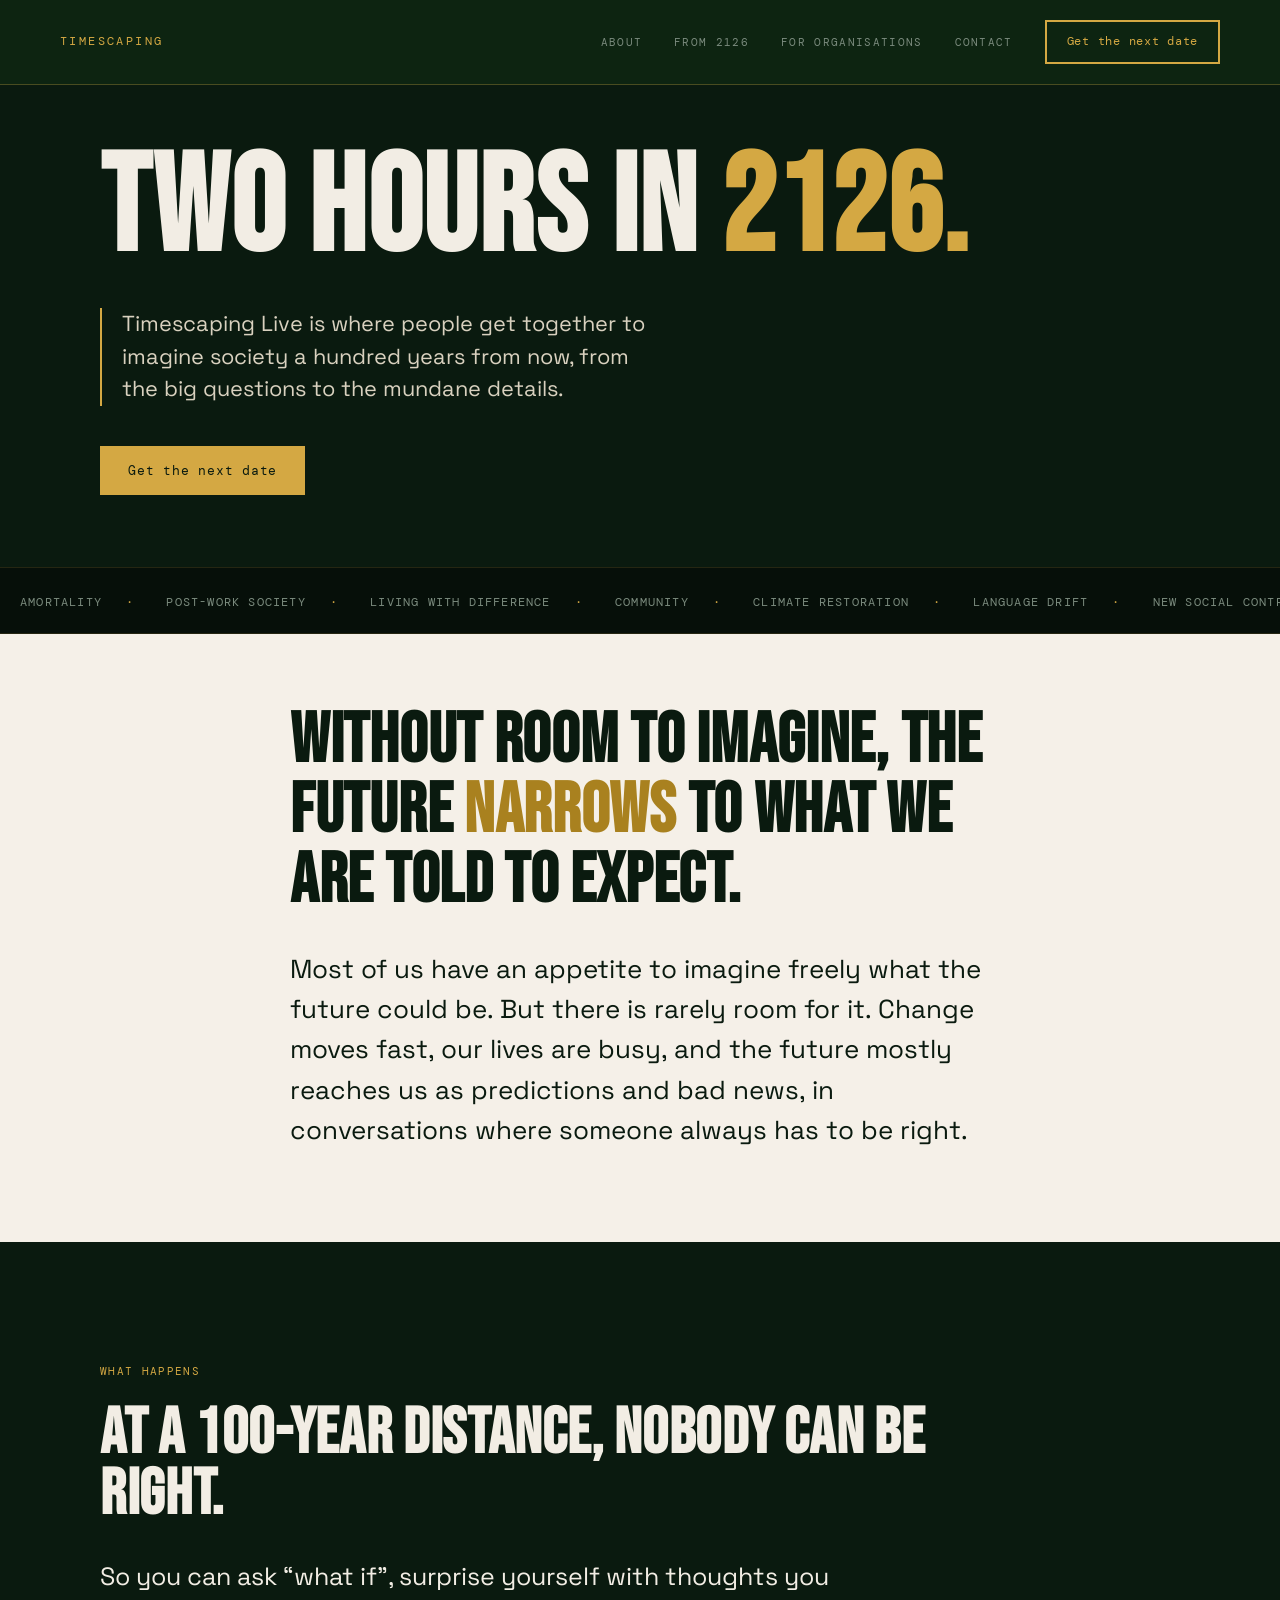
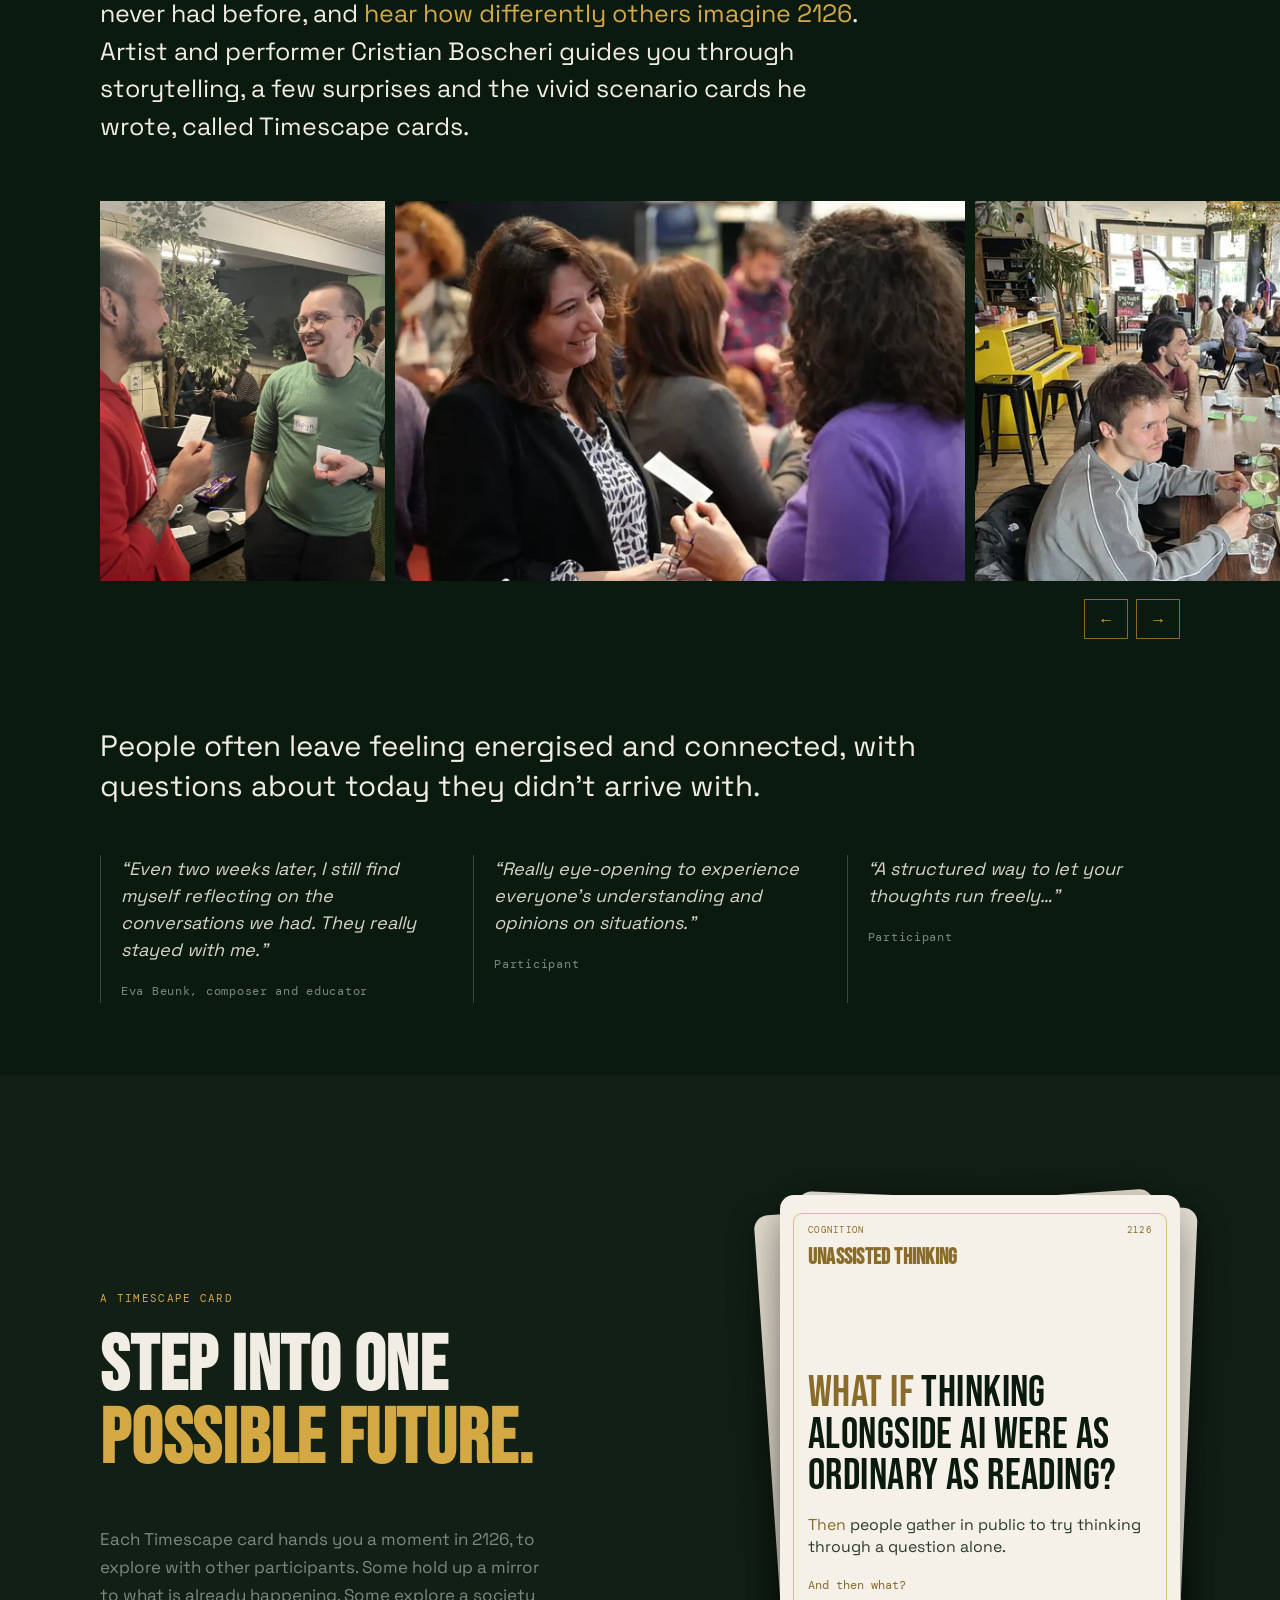
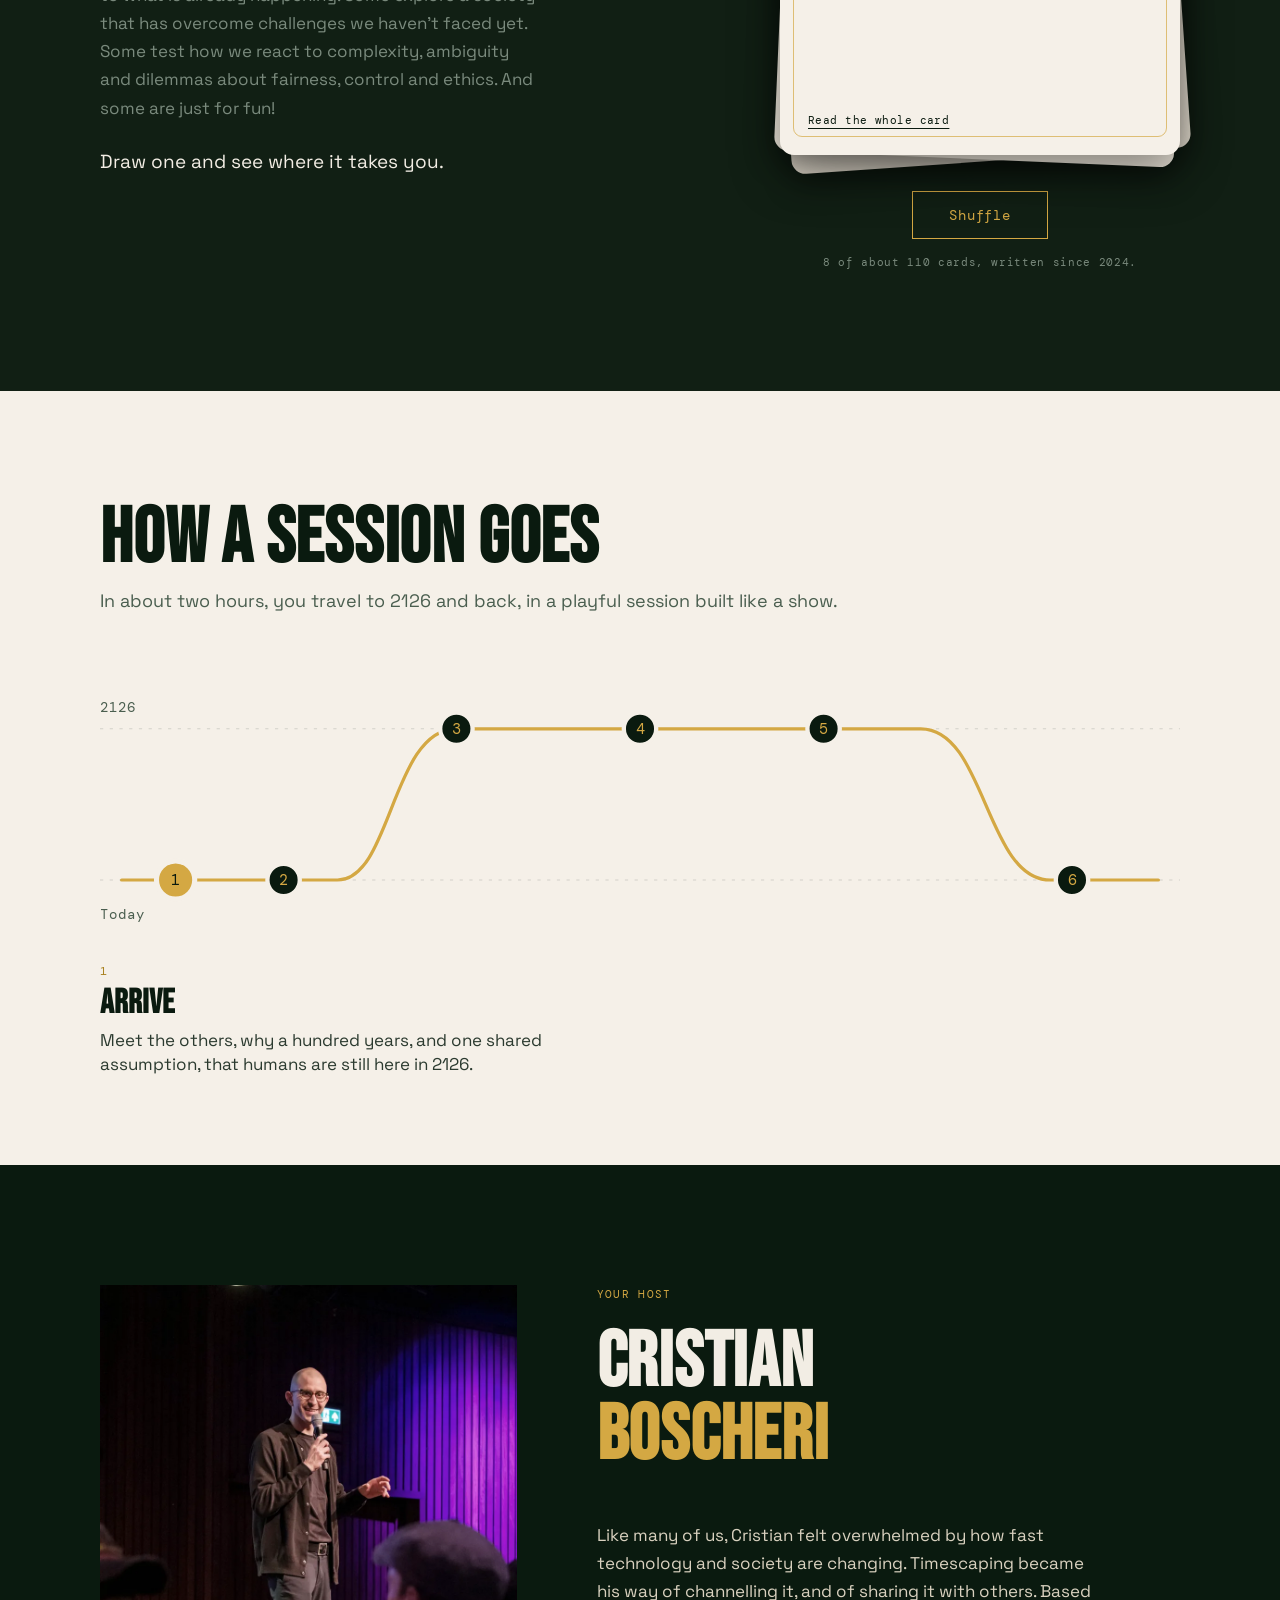
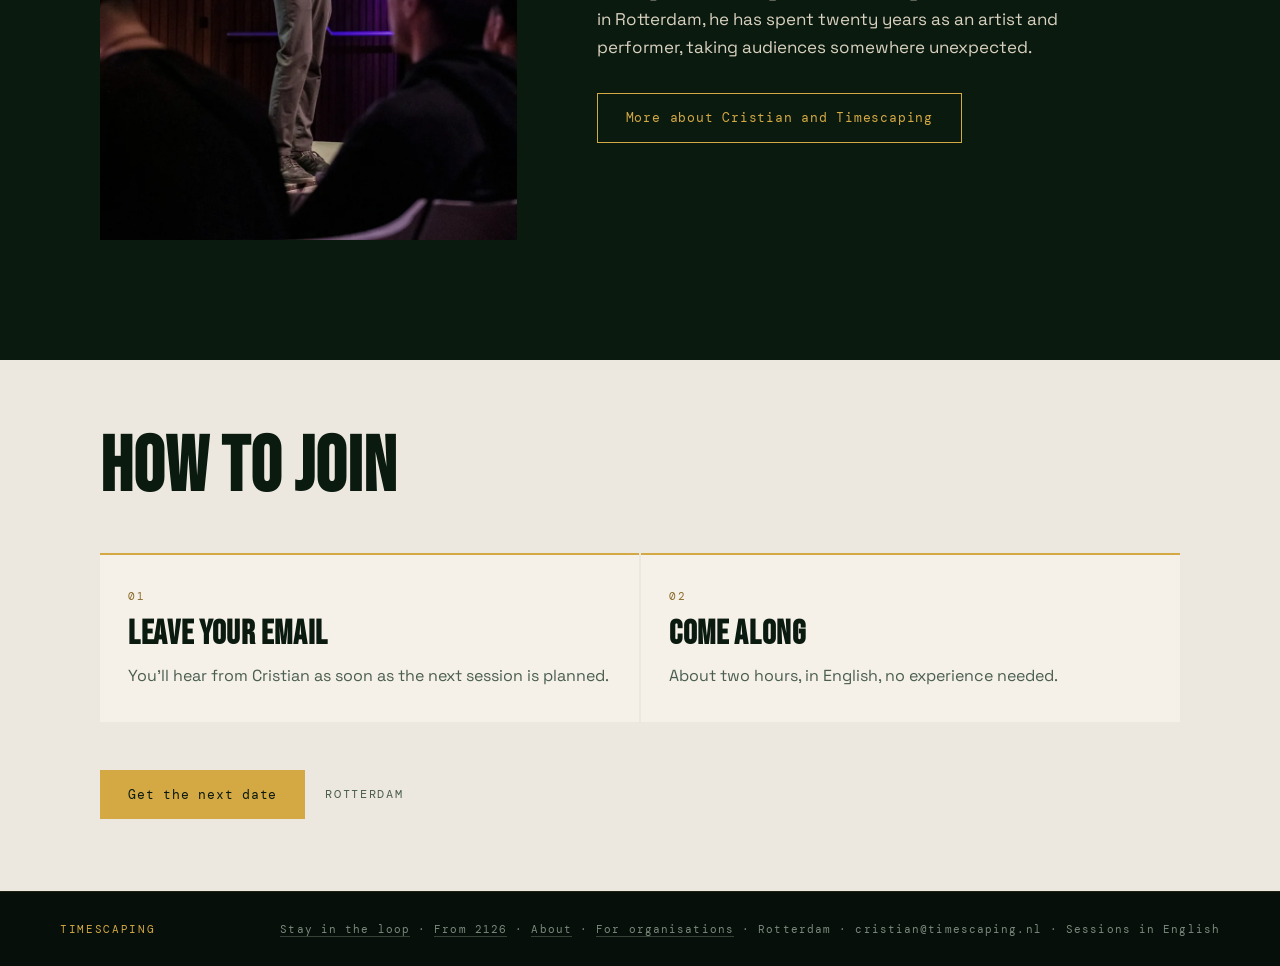
==== commit c50bedd0: "Home: new host photo (on stage, Urban Dance Days 2024, by Kas van Vliet) Co-Authored-By: Claude Opus" ====
--- a/index.html
+++ b/index.html
@@ -353,7 +353,7 @@
   <section id="host" class="section s5">
     <div class="section-inner s5-grid reveal">
       <div class="s5-left">
-        <img src="images/Cristian Boscheri.png" alt="Cristian Boscheri, host of Timescaping Live" class="s5-img ratio-3-4" />
+        <img src="images/cristian-host.webp" alt="Cristian Boscheri on stage, microphone in hand, smiling at the audience" class="s5-img ratio-3-4" width="900" height="1200" />
       </div>
       <div class="s5-right">
         <span class="label gold">Your host</span>
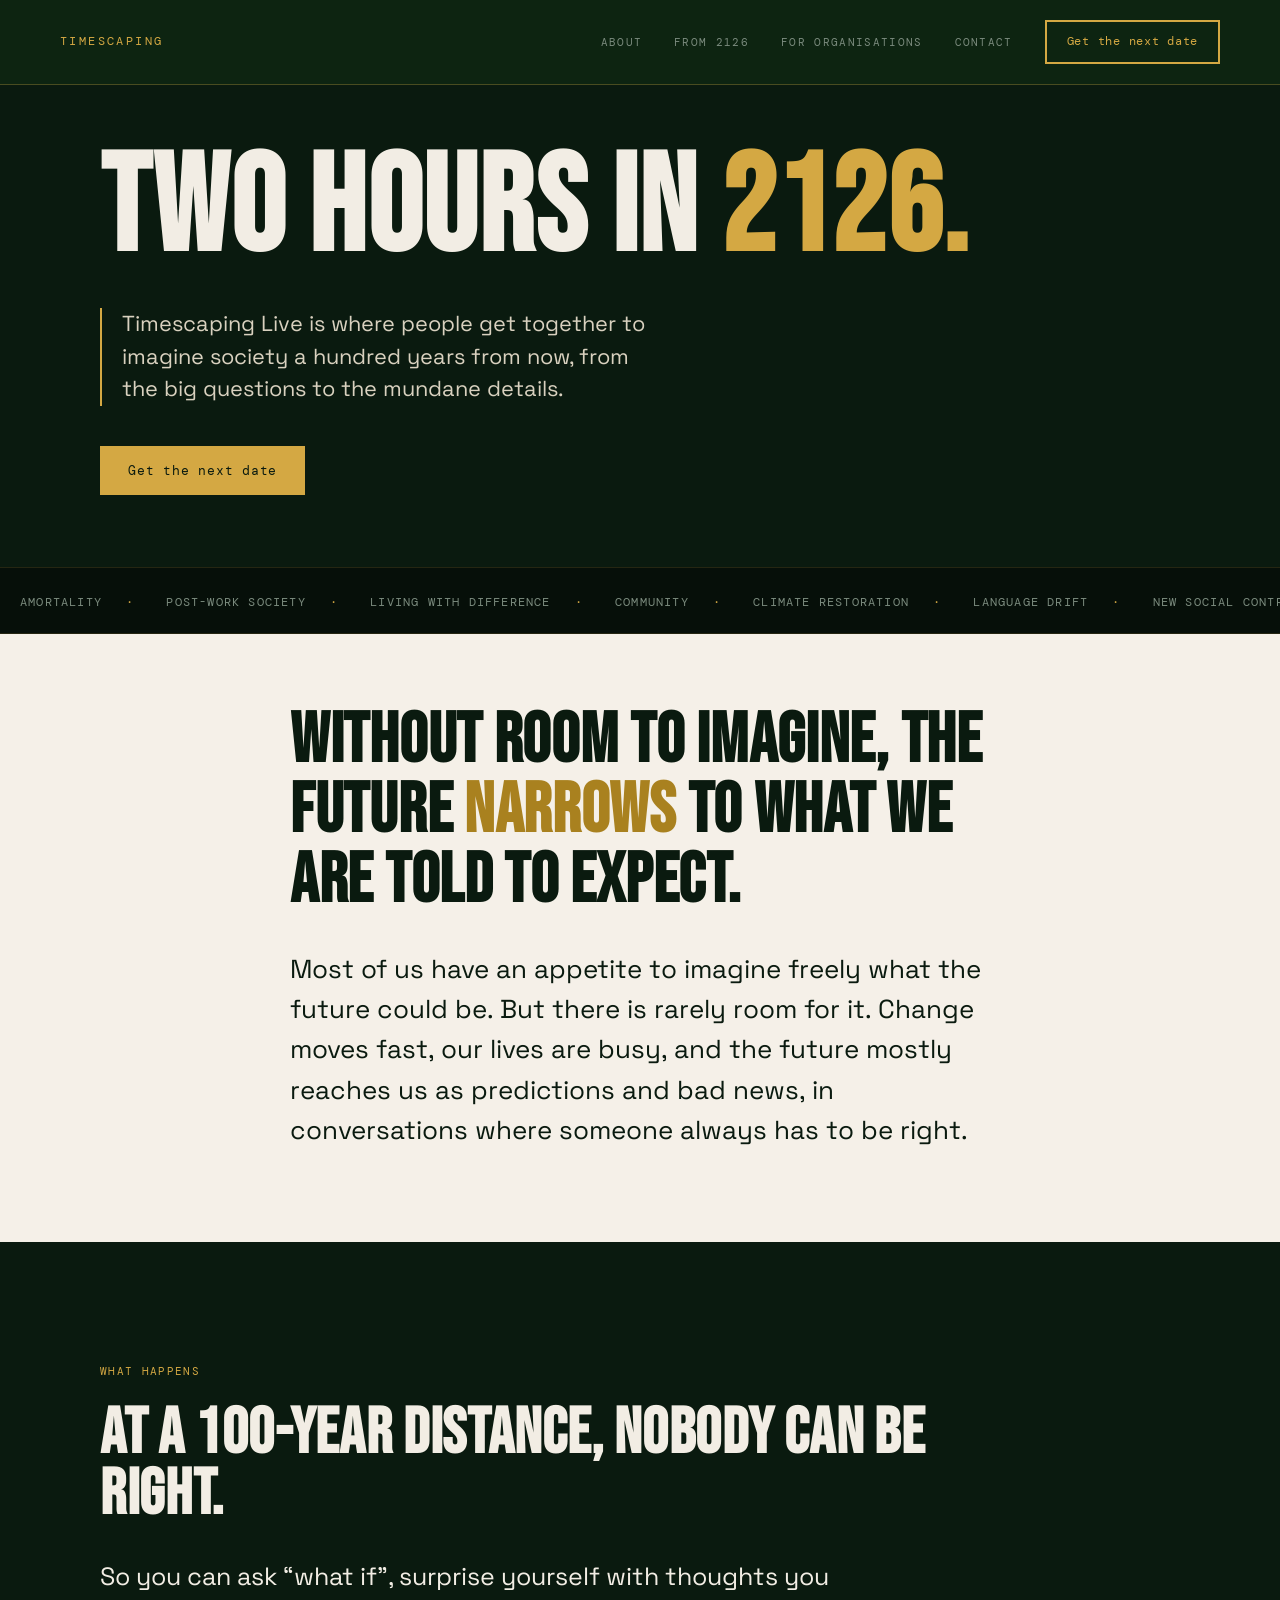
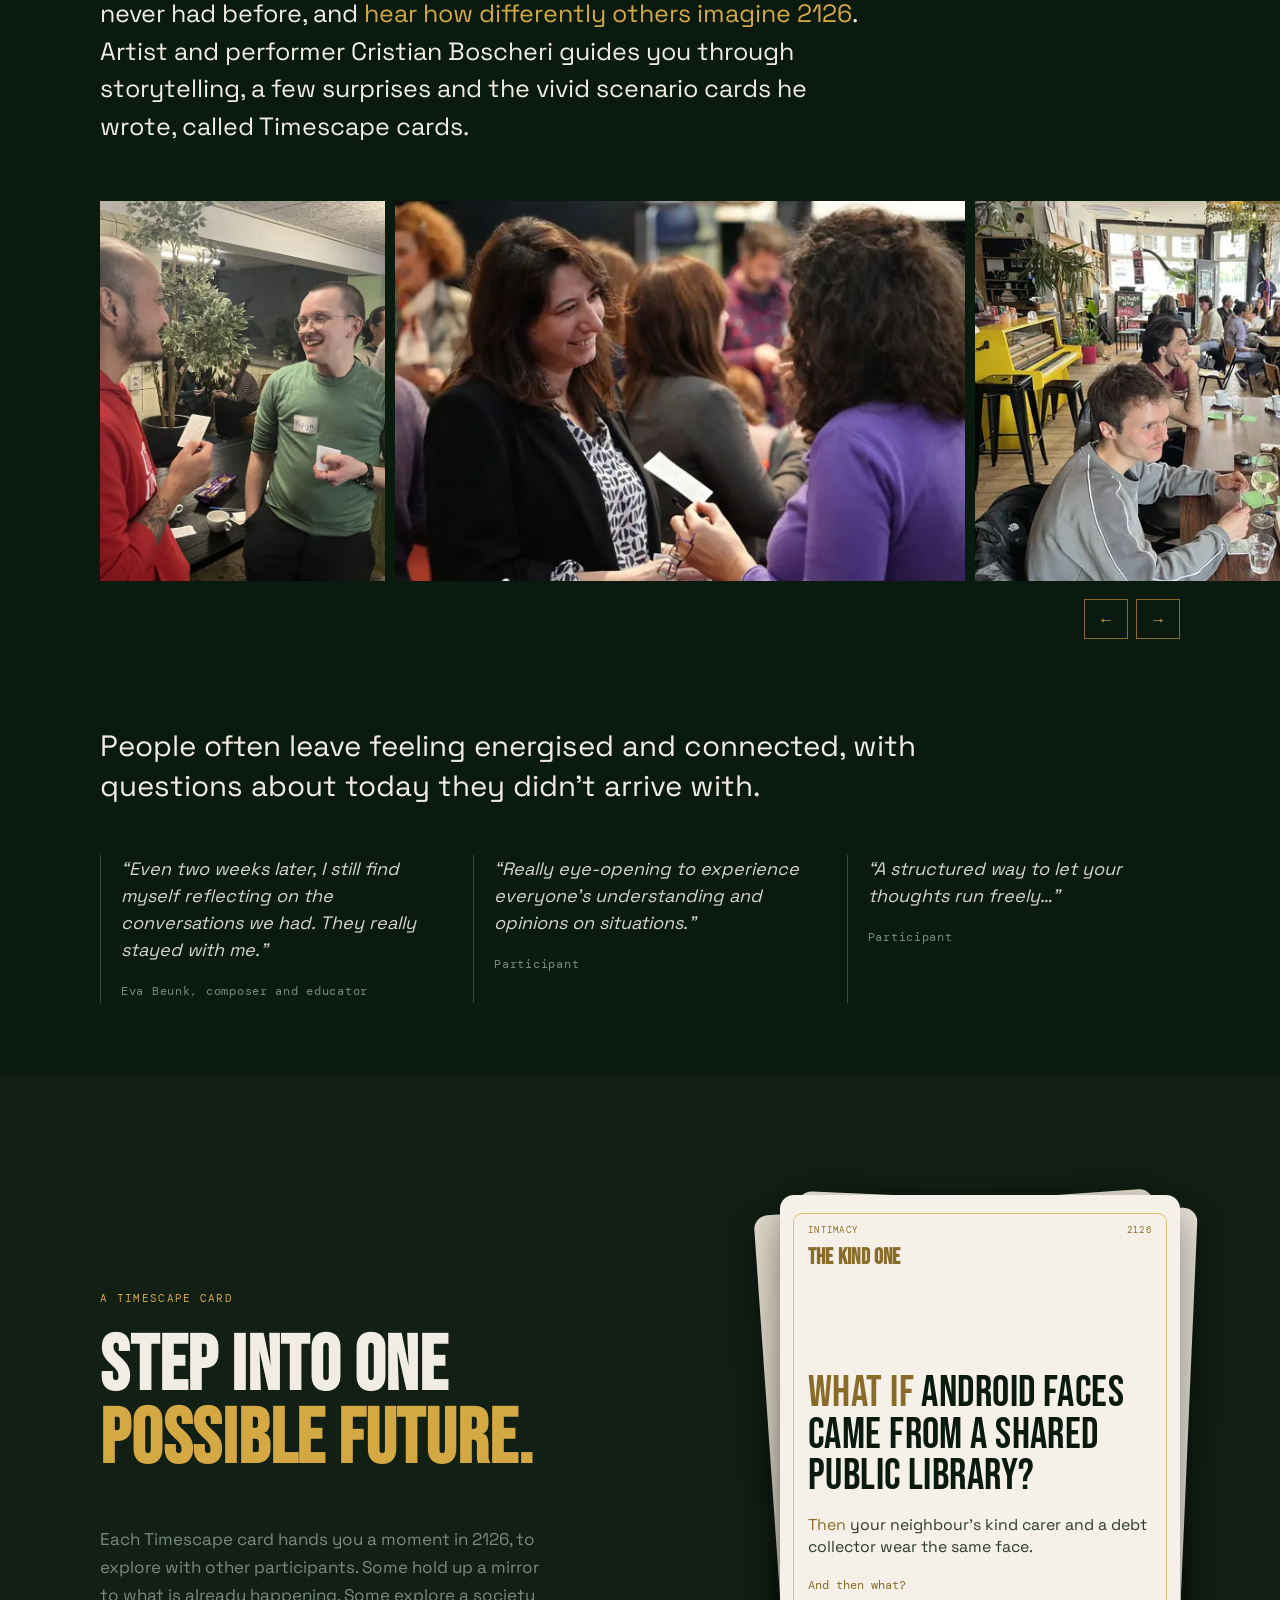
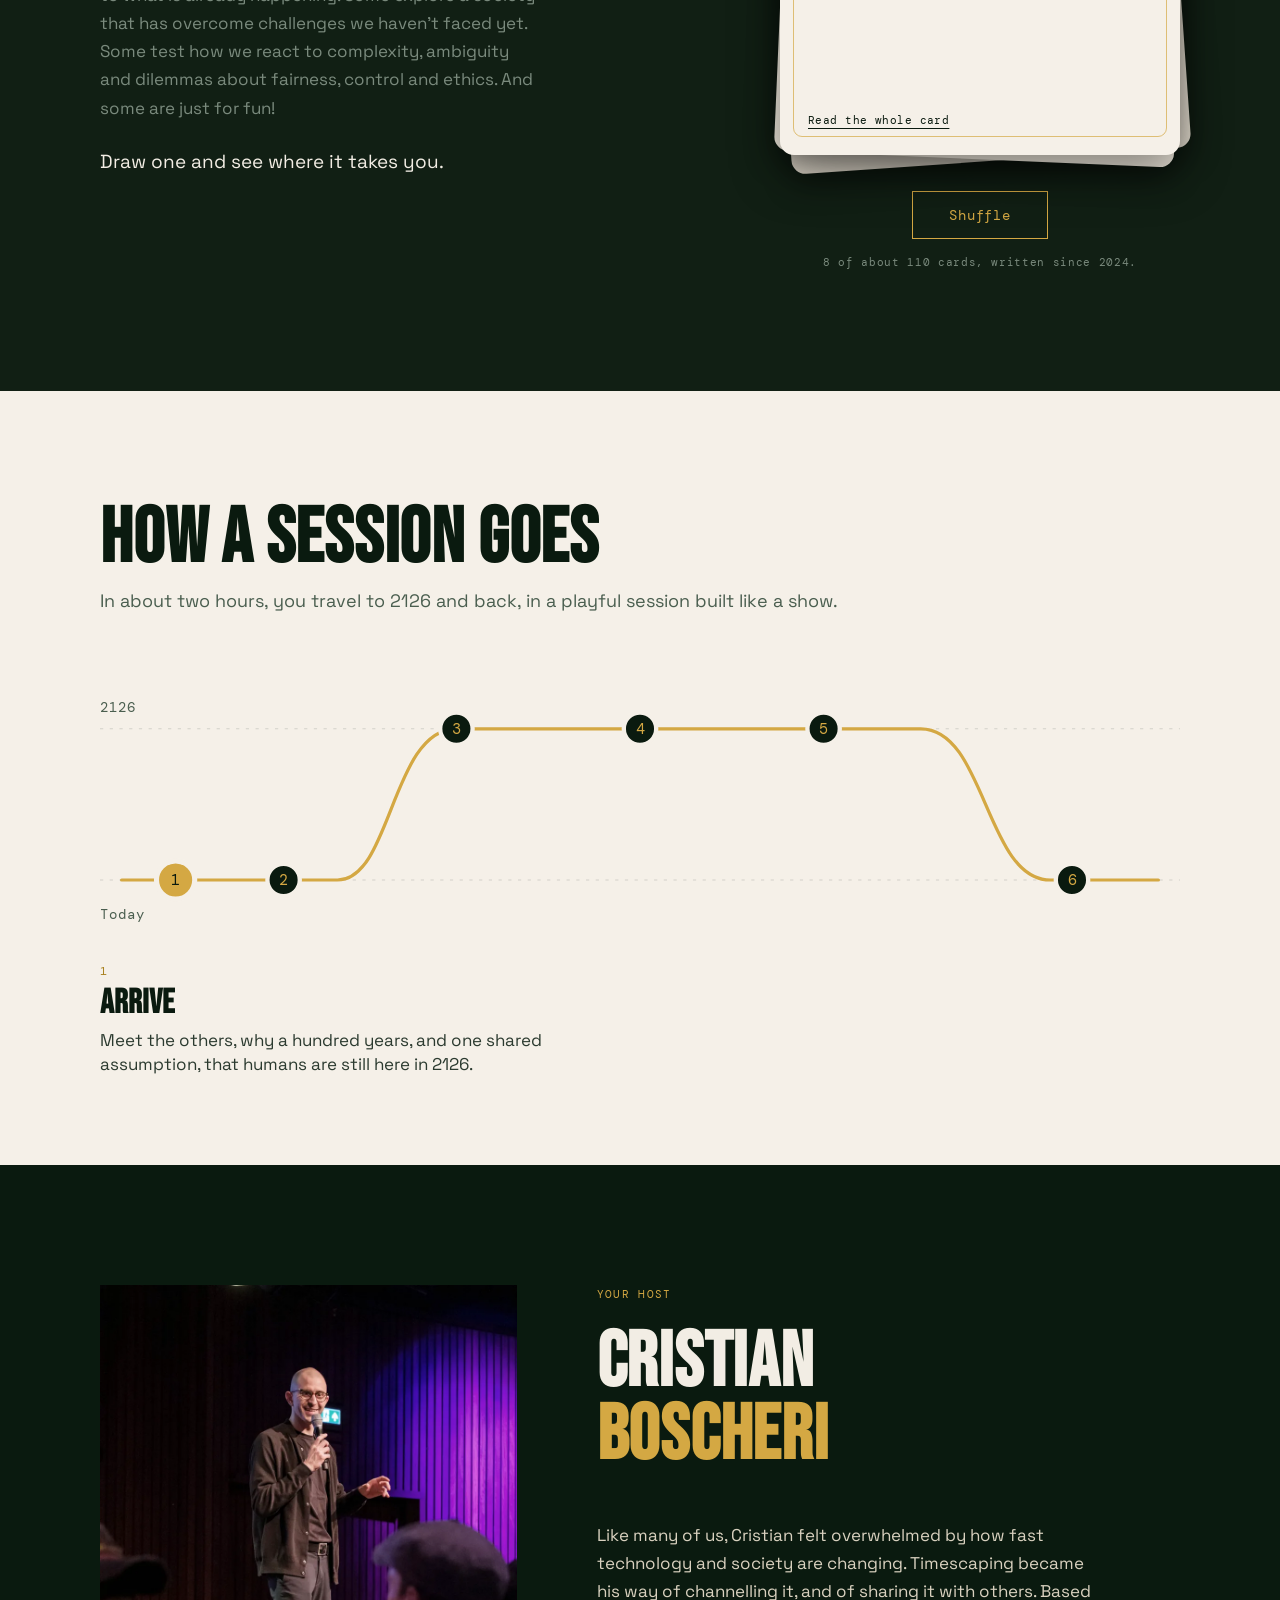
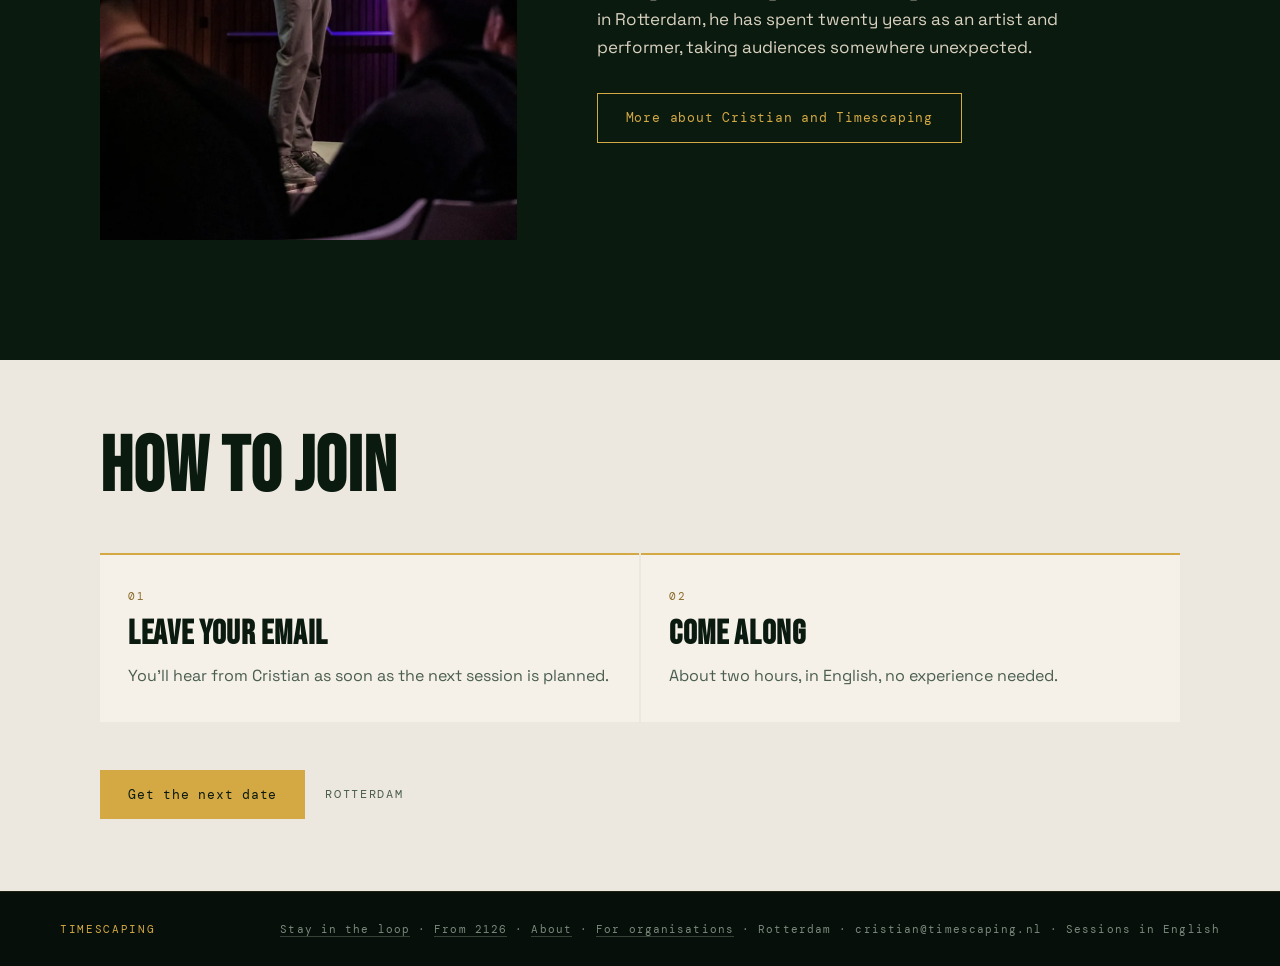
==== commit 41ff6eae: "For organisations: new page built on the organisations BrandScript Co-Authored-By: Claude Opus 5.5 <" ====
--- a/index.html
+++ b/index.html
@@ -14,7 +14,7 @@
   <link rel="preconnect" href="https://fonts.googleapis.com" />
   <link rel="preconnect" href="https://fonts.gstatic.com" crossorigin />
   <link href="https://fonts.googleapis.com/css2?family=Bebas+Neue&family=Space+Grotesk:wght@300;400;500&family=DM+Mono:wght@300;400;500&display=swap" rel="stylesheet" />
-  <link rel="stylesheet" href="style.css?v=20261124f" />
+  <link rel="stylesheet" href="style.css?v=20261124g" />
   <link rel="stylesheet" href="print.css" media="print" />
   <link rel="icon" type="image/png" sizes="32x32" href="/favicon-32x32.png">
   <link rel="icon" type="image/png" sizes="16x16" href="/favicon-16x16.png">
@@ -385,6 +385,6 @@
     <span class="footer-right"><a href="https://tally.so/r/XxOPgj?source=footer" class="footer-link" target="_blank" rel="noopener">Stay in the loop</a> · <a href="from-2126.html" class="footer-link">From 2126</a> · <a href="about.html" class="footer-link">About</a> · <a href="organisations.html" class="footer-link">For organisations</a> · Rotterdam · cristian@timescaping.nl · Sessions in English</span>
   </footer>
 
-  <script src="script.js?v=20261124f"></script>
+  <script src="script.js?v=20261124g"></script>
 </body>
 </html>
--- a/style.css
+++ b/style.css
@@ -2078,3 +2078,36 @@
 
 /* Card section cue line (24 Nov) */
 .s-card-cue { margin-top: 24px; max-width: 440px; font-size: 19px; color: var(--white); }
+
+/* Organisations page (24 Nov) */
+.hero-org .label { display: block; margin-bottom: 20px; }
+.hero-org .btn-ghost { margin-left: 12px; }
+.org-themes { margin-top: 56px; max-width: 1000px; }
+.org-themes .label { display: block; margin-bottom: 16px; }
+.org-theme-list { list-style: none; padding: 0; margin: 0; display: flex; flex-wrap: wrap; gap: 10px 12px; }
+.org-theme-list li { font-family: var(--font-mono); font-size: 12px; letter-spacing: 0.08em; text-transform: uppercase; color: rgba(242,237,228,0.8); border: 1px solid rgba(242,237,228,0.2); padding: 7px 12px; }
+.org-theme-note { margin-top: 16px; font-size: 16px; color: rgba(242,237,228,0.7); }
+.org-formats-sec .section-headline { margin-bottom: 40px; }
+.org-formats { display: grid; grid-template-columns: 1fr 1fr; gap: 48px; max-width: 1000px; }
+.org-format { border-top: 2px solid var(--gold); padding-top: 22px; }
+.org-format h3 { font-family: var(--font-display); font-weight: 400; font-size: 40px; line-height: 1; color: var(--text-dark); margin: 0 0 6px; }
+.org-format-time { display: block; font-family: var(--font-mono); font-size: 12px; letter-spacing: 0.12em; text-transform: uppercase; color: var(--gold-dim); margin-bottom: 14px; }
+.org-format p { font-size: 18px; line-height: 1.55; color: var(--text-dark); margin: 0; }
+.org-formats-note { margin-top: 40px; font-size: 16px; color: var(--muted-light); }
+.org-proof { padding-top: 96px; }
+.org-proof .happens-proof { margin-top: 0; }
+.org-quotes.happens-quotes { grid-template-columns: repeat(2, minmax(0, 520px)); }
+.org-proof .trusted { margin-top: 64px; }
+.org-host-where { font-family: var(--font-mono); font-size: 12px; letter-spacing: 0.1em; color: var(--muted); margin-top: 20px; }
+.plan.plan-3 { grid-template-columns: repeat(3, 1fr); }
+.plan-cta .btn-ghost { margin: 0; }
+@media (max-width: 900px) {
+  .org-formats { grid-template-columns: 1fr; gap: 36px; }
+  .org-format h3 { font-size: 34px; }
+  .org-quotes.happens-quotes { grid-template-columns: 1fr; }
+  .plan.plan-3 { grid-template-columns: 1fr; }
+  .hero-org .btn-ghost { margin-left: 0; margin-top: 12px; }
+}
+.org-themes .org-theme-note { font-family: var(--font-body); text-transform: none; letter-spacing: normal; font-weight: 400; font-size: 16px; line-height: 1.5; color: rgba(242,237,228,0.7); }
+#contact .plan-cta .btn-ghost { color: var(--text-dark); border-color: var(--text-dark); }
+#contact .plan-cta .btn-ghost:hover { background: var(--text-dark); color: var(--light); }
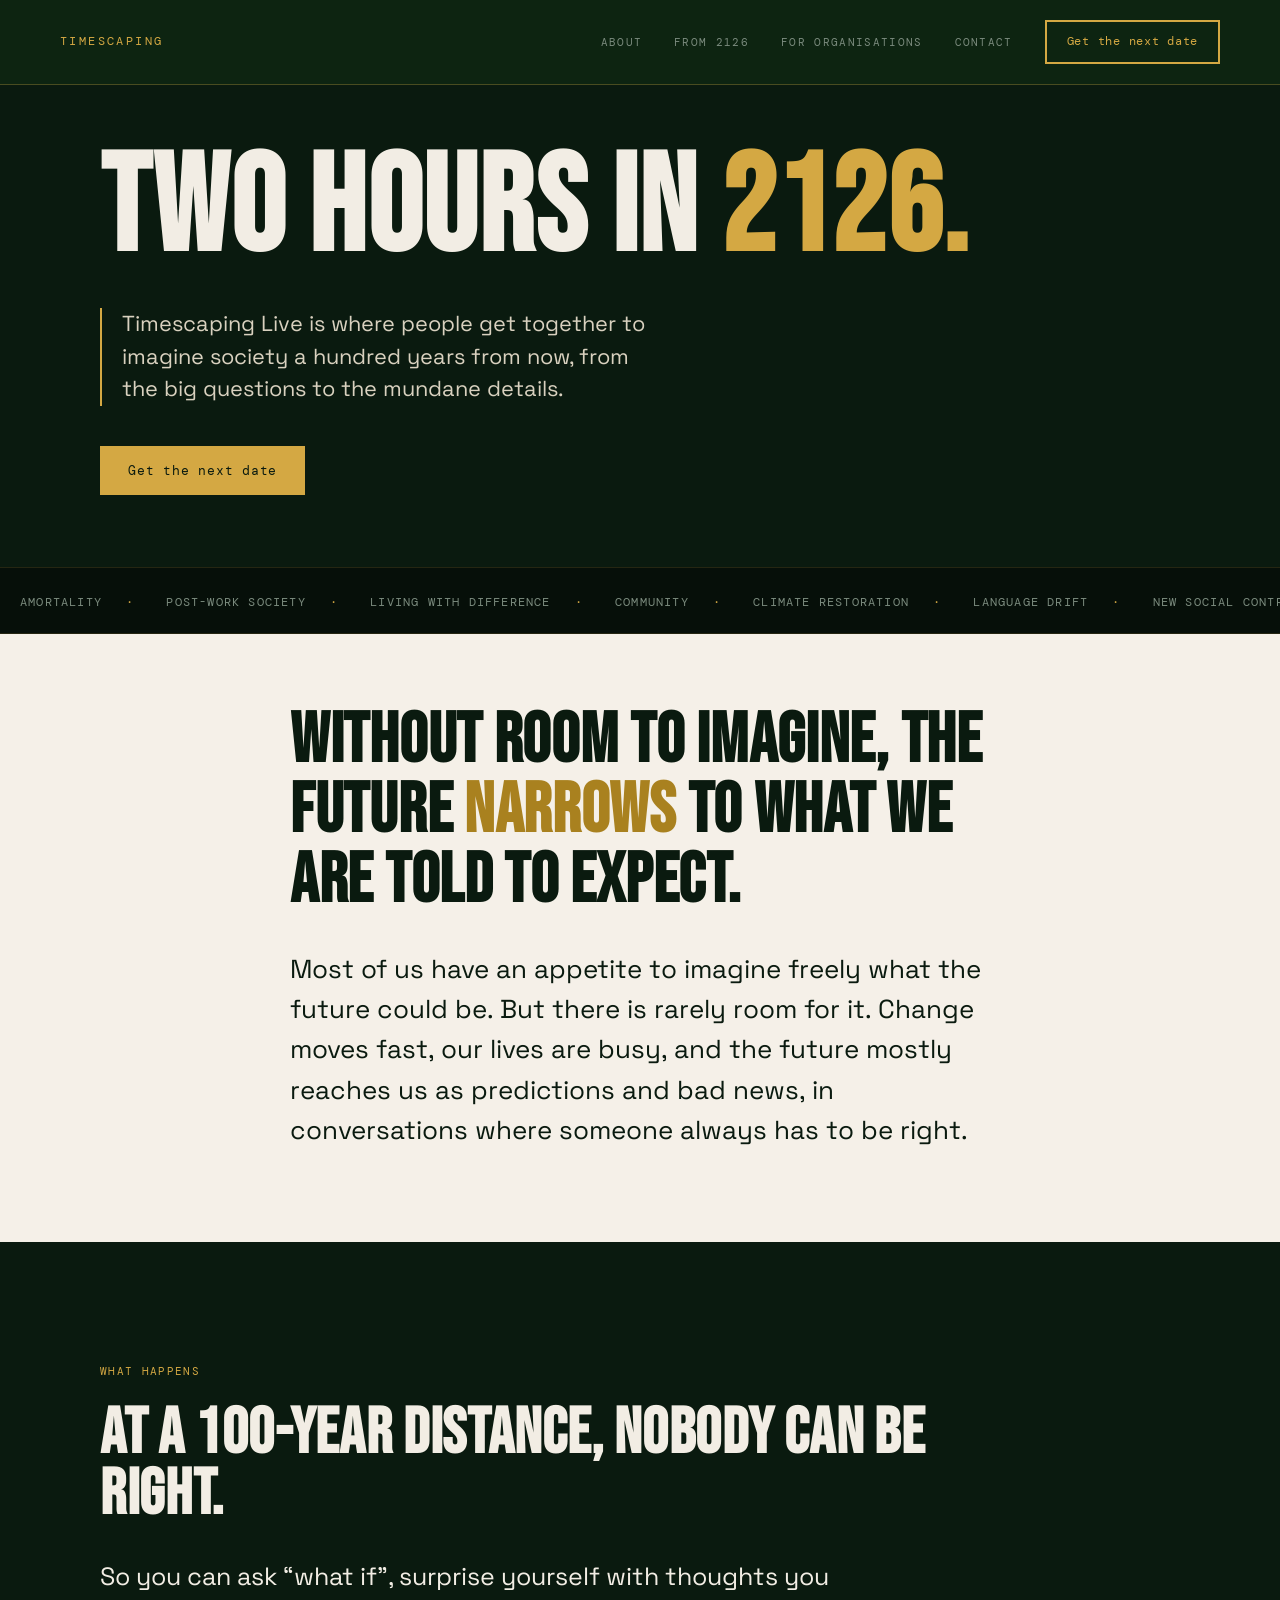
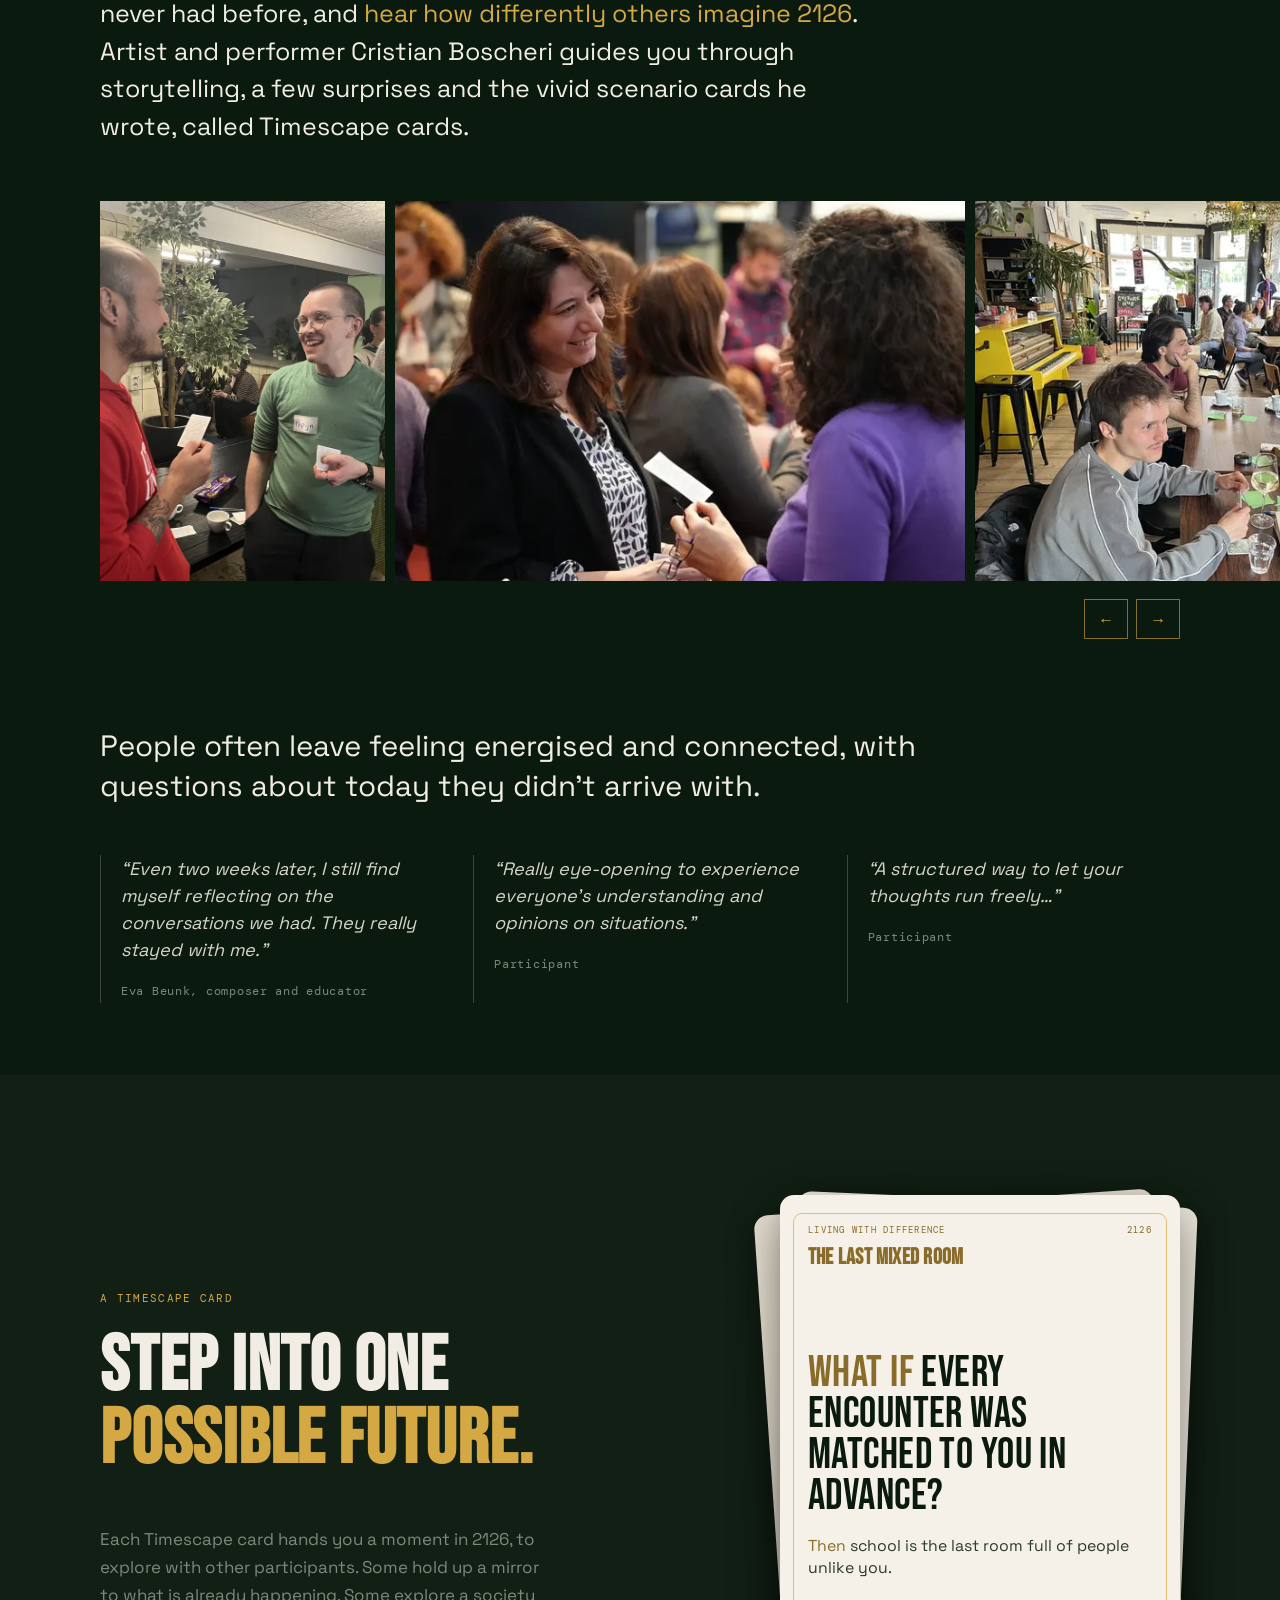
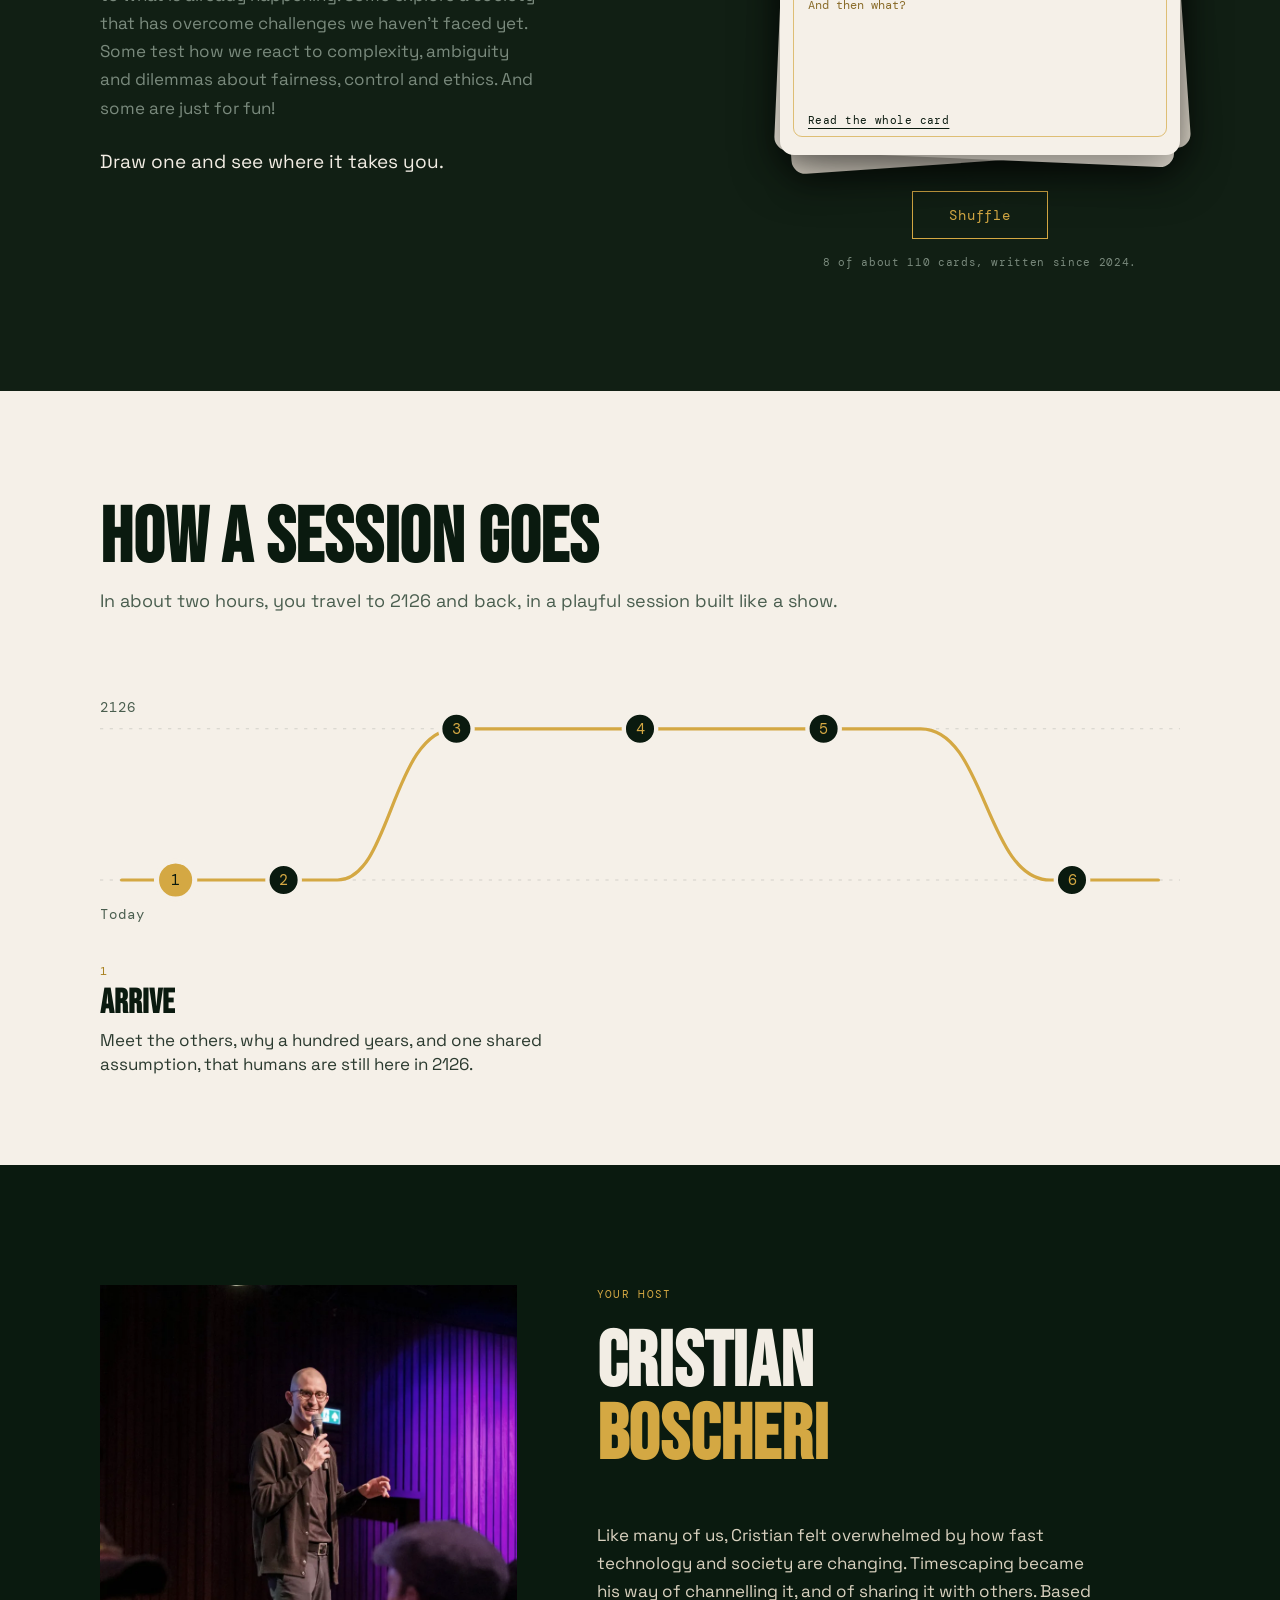
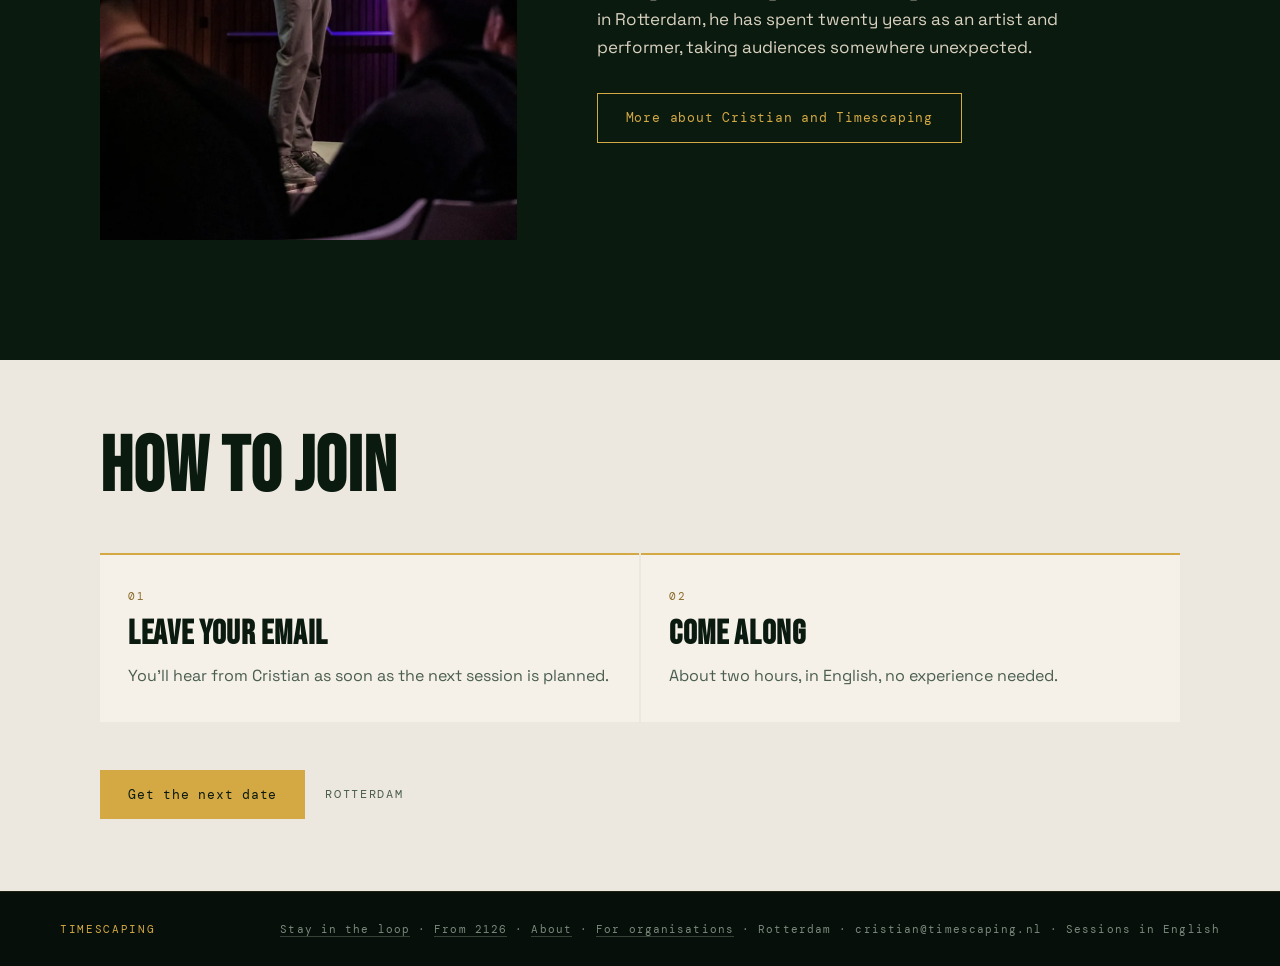
==== commit a08aeb47: "For organisations: made around your team instead of two formats Co-Authored-By: Claude Opus 5.5 <nor" ====
--- a/index.html
+++ b/index.html
@@ -14,7 +14,7 @@
   <link rel="preconnect" href="https://fonts.googleapis.com" />
   <link rel="preconnect" href="https://fonts.gstatic.com" crossorigin />
   <link href="https://fonts.googleapis.com/css2?family=Bebas+Neue&family=Space+Grotesk:wght@300;400;500&family=DM+Mono:wght@300;400;500&display=swap" rel="stylesheet" />
-  <link rel="stylesheet" href="style.css?v=20261124g" />
+  <link rel="stylesheet" href="style.css?v=20261125a" />
   <link rel="stylesheet" href="print.css" media="print" />
   <link rel="icon" type="image/png" sizes="32x32" href="/favicon-32x32.png">
   <link rel="icon" type="image/png" sizes="16x16" href="/favicon-16x16.png">
@@ -385,6 +385,6 @@
     <span class="footer-right"><a href="https://tally.so/r/XxOPgj?source=footer" class="footer-link" target="_blank" rel="noopener">Stay in the loop</a> · <a href="from-2126.html" class="footer-link">From 2126</a> · <a href="about.html" class="footer-link">About</a> · <a href="organisations.html" class="footer-link">For organisations</a> · Rotterdam · cristian@timescaping.nl · Sessions in English</span>
   </footer>
 
-  <script src="script.js?v=20261124g"></script>
+  <script src="script.js?v=20261125a"></script>
 </body>
 </html>
--- a/style.css
+++ b/style.css
@@ -2111,3 +2111,7 @@
 .org-themes .org-theme-note { font-family: var(--font-body); text-transform: none; letter-spacing: normal; font-weight: 400; font-size: 16px; line-height: 1.5; color: rgba(242,237,228,0.7); }
 #contact .plan-cta .btn-ghost { color: var(--text-dark); border-color: var(--text-dark); }
 #contact .plan-cta .btn-ghost:hover { background: var(--text-dark); color: var(--light); }
+
+/* Organisations: made around your team (25 Nov) */
+.org-made-text { font-size: clamp(20px, 2.1vw, 26px); line-height: 1.55; color: var(--text-dark); max-width: 820px; margin: 0; }
+.org-formats-sec .org-formats-note { margin-top: 28px; }
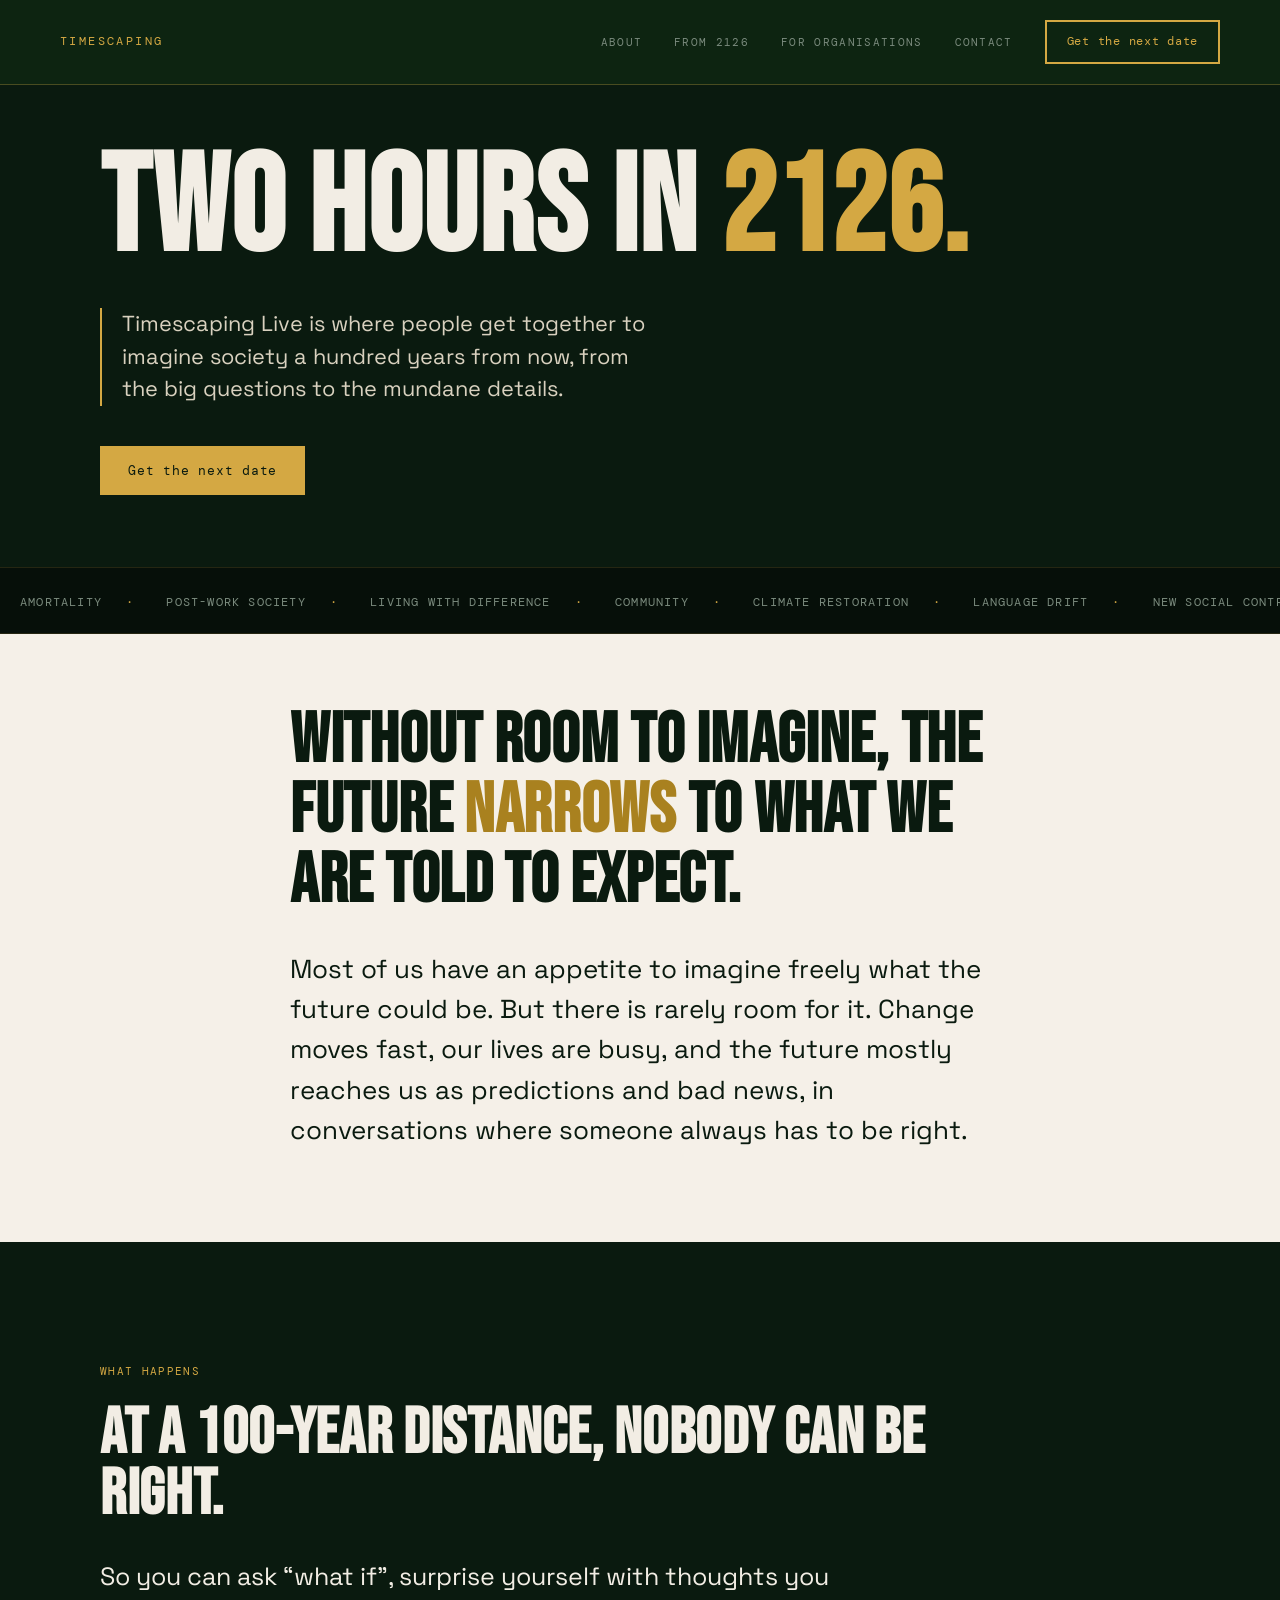
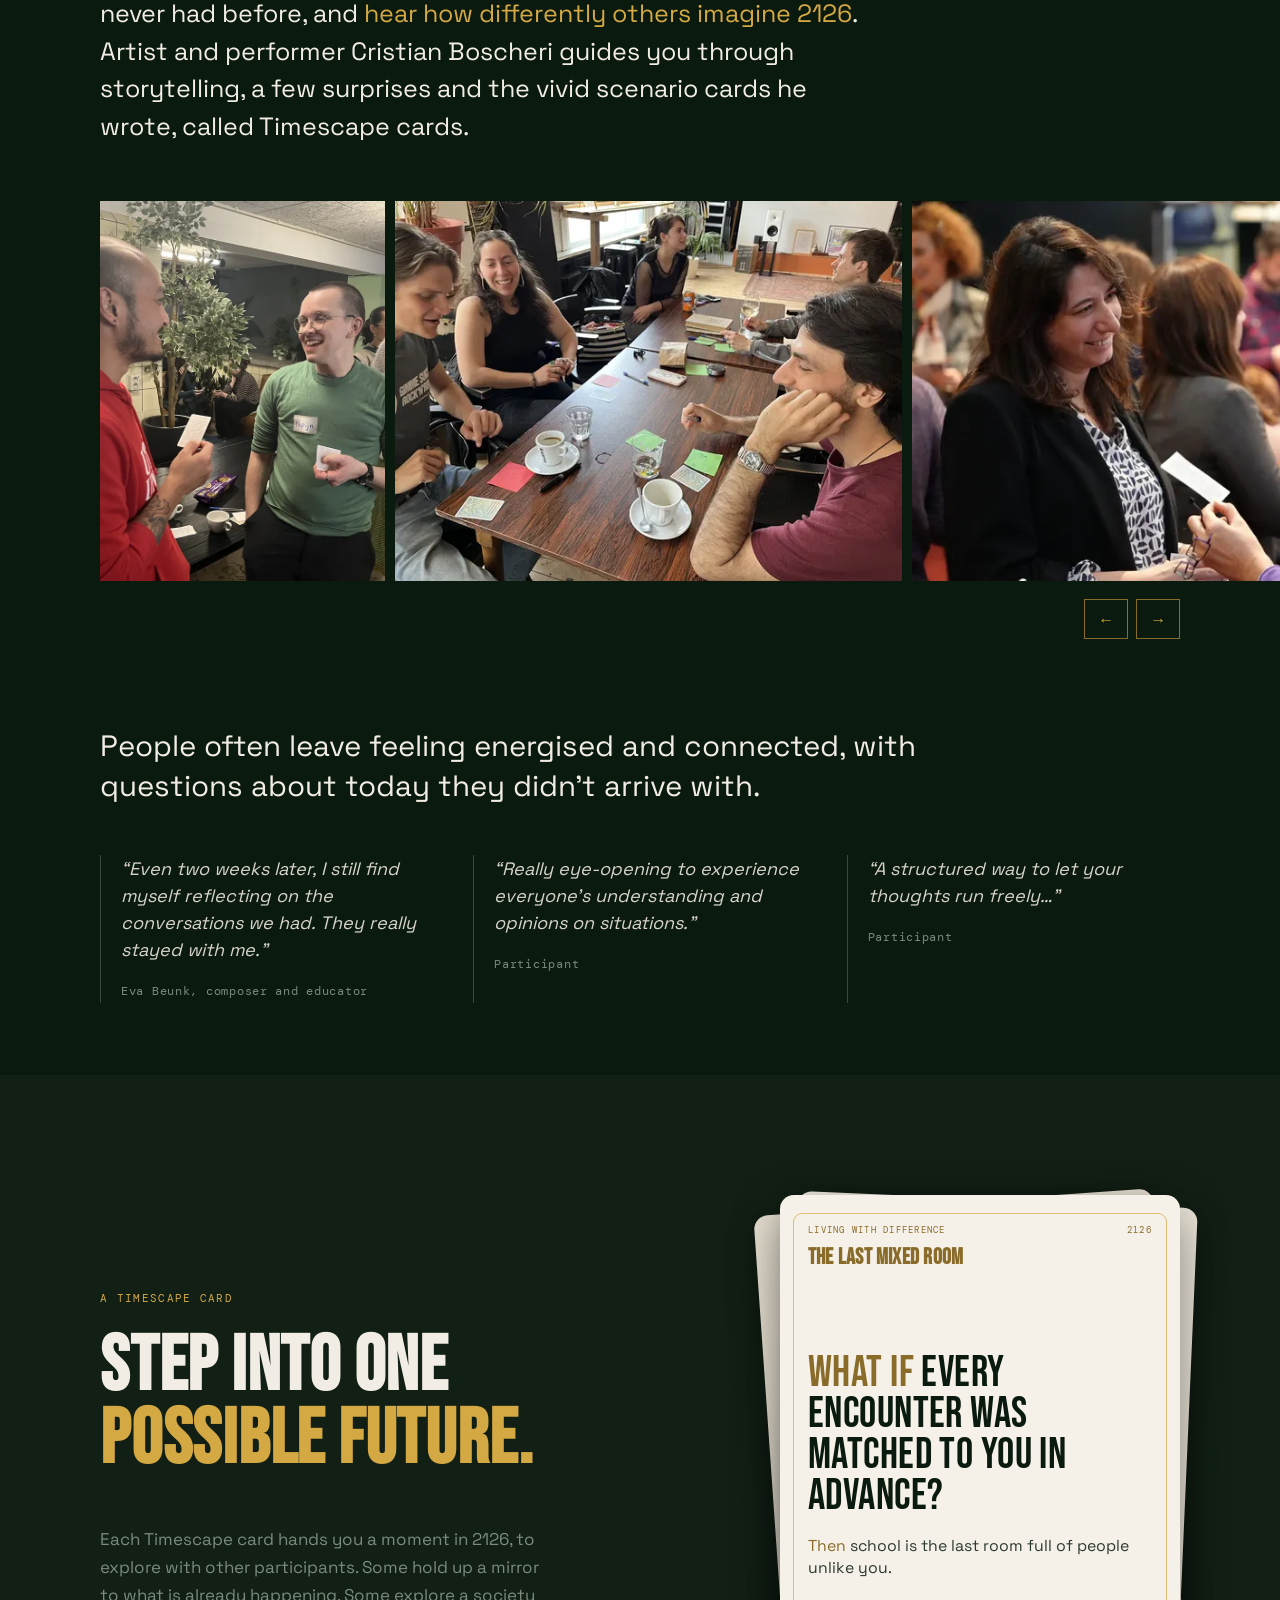
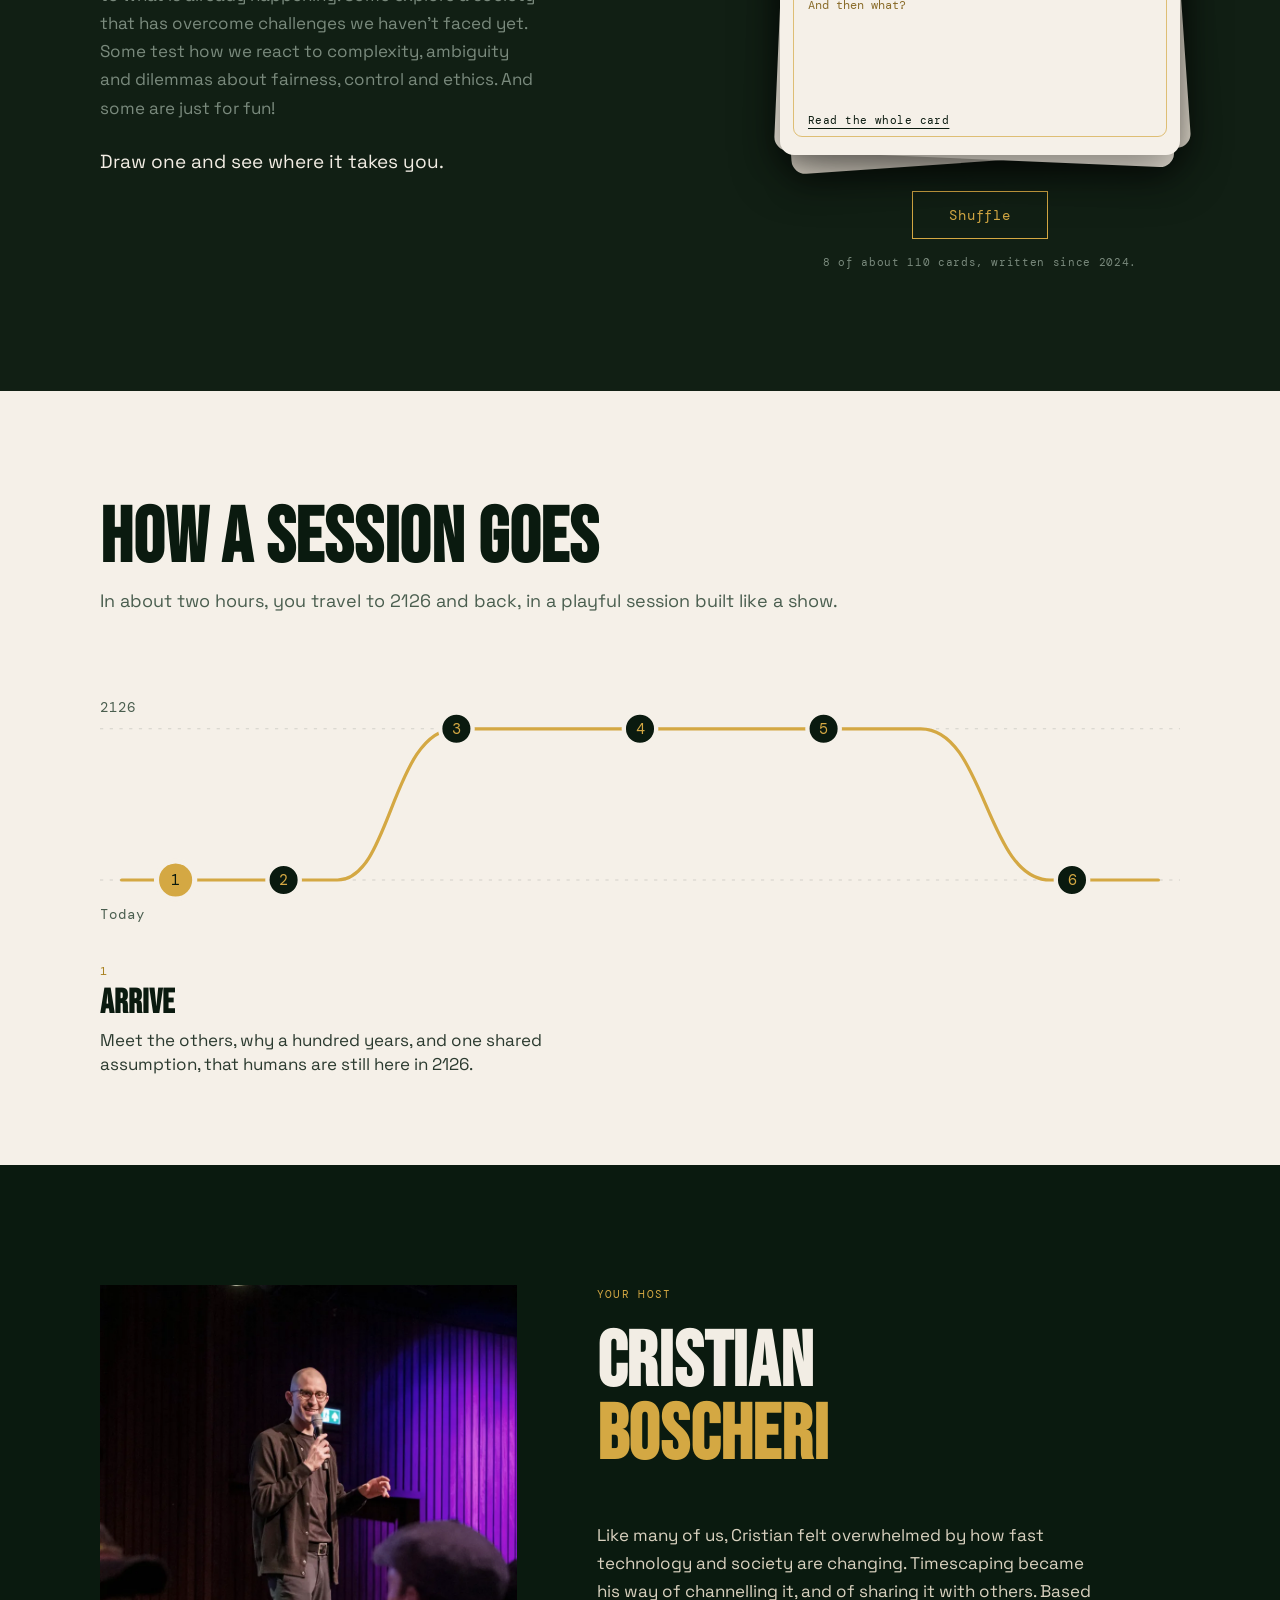
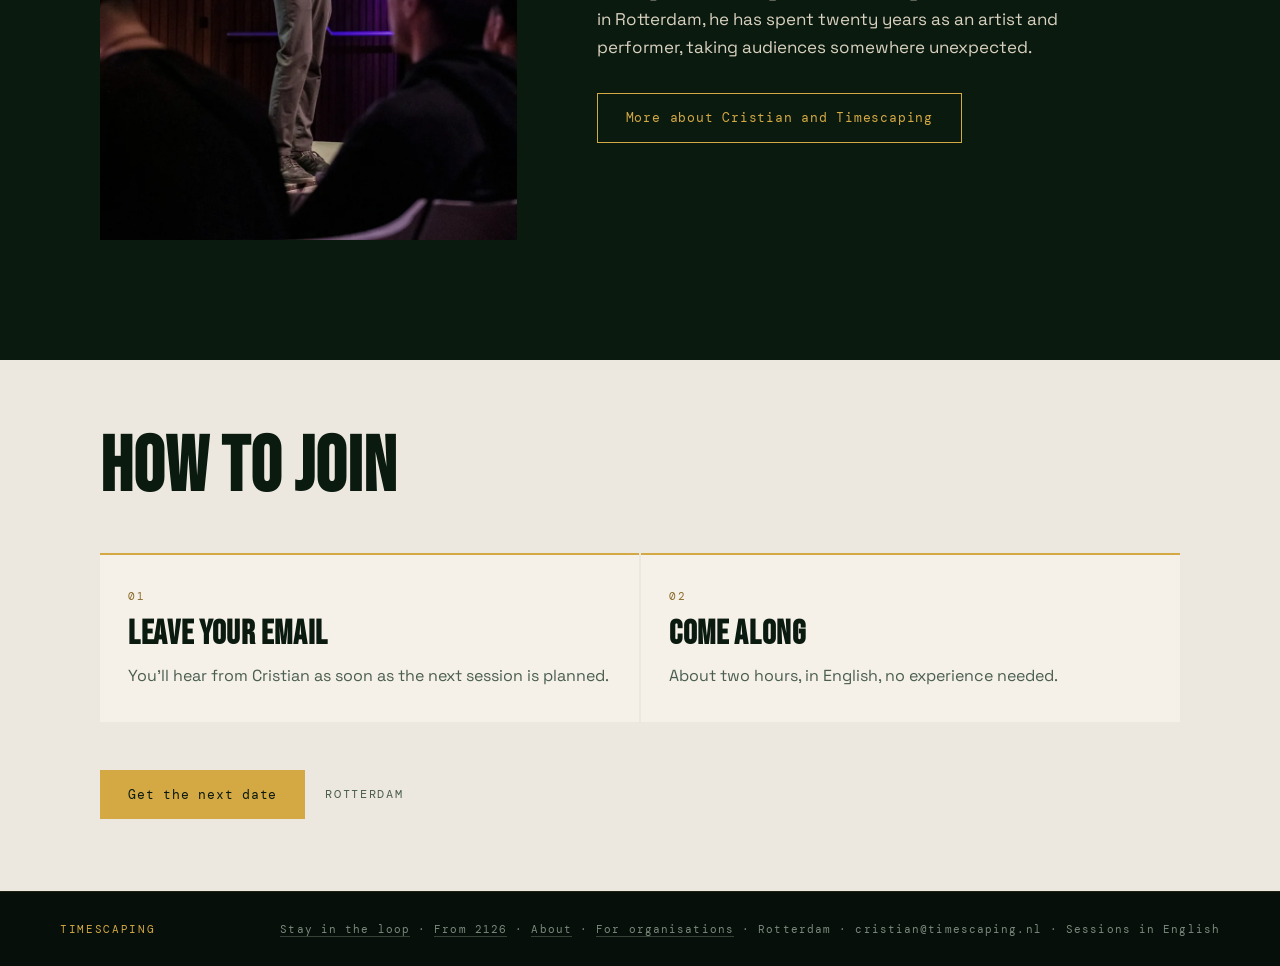
==== commit 6d7dc1ae: "Home: five more photos from public sessions in the strip Co-Authored-By: Claude Opus 5.5 <noreply@an" ====
--- a/index.html
+++ b/index.html
@@ -109,14 +109,19 @@
     <div class="gallery" aria-label="Photos from Timescaping sessions">
       <div class="gallery-track" tabindex="0">
         <figure class="gallery-item" style="aspect-ratio:600/800"><img src="images/sessions/daiec-standing-sm.webp" srcset="images/sessions/daiec-standing-sm.webp 315w, images/sessions/daiec-standing.webp 600w" sizes="(max-width: 900px) 350px, 510px" alt="Two participants standing and talking, scenario cards in hand" loading="lazy" decoding="async" width="600" height="800" /></figure>
+        <figure class="gallery-item" style="aspect-ratio:1067/800"><img src="images/sessions/culturehub-table-laughter-sm.webp" srcset="images/sessions/culturehub-table-laughter-sm.webp 560w, images/sessions/culturehub-table-laughter.webp 1067w" sizes="(max-width: 900px) 350px, 510px" alt="Participants laughing around a café table, cards and coffee between them" loading="lazy" decoding="async" width="1067" height="800" /></figure>
         <figure class="gallery-item" style="aspect-ratio:1200/800"><img src="images/sessions/mestieri-conversation-sm.webp" srcset="images/sessions/mestieri-conversation-sm.webp 630w, images/sessions/mestieri-conversation.webp 1200w" sizes="(max-width: 900px) 350px, 510px" alt="A participant smiling in conversation, a scenario card in hand, at a session with Mestieri Lombardia" loading="lazy" decoding="async" width="1200" height="800" /></figure>
         <figure class="gallery-item" style="aspect-ratio:1067/800"><img src="images/sessions/culturehub-long-table-sm.webp" srcset="images/sessions/culturehub-long-table-sm.webp 560w, images/sessions/culturehub-long-table.webp 1067w" sizes="(max-width: 900px) 350px, 510px" alt="A long café table of participants discussing scenario cards at CultureHub" loading="lazy" decoding="async" width="1067" height="800" /></figure>
+        <figure class="gallery-item" style="aspect-ratio:1067/800"><img src="images/sessions/pauseai-smile-sm.webp" srcset="images/sessions/pauseai-smile-sm.webp 560w, images/sessions/pauseai-smile.webp 1067w" sizes="(max-width: 900px) 350px, 510px" alt="A participant smiling mid-conversation across a table" loading="lazy" decoding="async" width="1067" height="800" /></figure>
         <figure class="gallery-item" style="aspect-ratio:1067/800"><img src="images/sessions/pauseai-table-sm.webp" srcset="images/sessions/pauseai-table-sm.webp 560w, images/sessions/pauseai-table.webp 1067w" sizes="(max-width: 900px) 350px, 510px" alt="A table in conversation at a session with Café PauseAI, one participant reading a card" loading="lazy" decoding="async" width="1067" height="800" /></figure>
         <figure class="gallery-item" style="aspect-ratio:800/800"><img src="images/sessions/daiec-orange-chairs-sm.webp" srcset="images/sessions/daiec-orange-chairs-sm.webp 420w, images/sessions/daiec-orange-chairs.webp 800w" sizes="(max-width: 900px) 350px, 510px" alt="Small groups talking in orange armchairs during a session" loading="lazy" decoding="async" width="800" height="800" /></figure>
+        <figure class="gallery-item" style="aspect-ratio:1067/800"><img src="images/sessions/bluecity-cards-sm.webp" srcset="images/sessions/bluecity-cards-sm.webp 560w, images/sessions/bluecity-cards.webp 1067w" sizes="(max-width: 900px) 350px, 510px" alt="Participants bent over a wooden table covered in scenario cards" loading="lazy" decoding="async" width="1067" height="800" /></figure>
         <figure class="gallery-item" style="aspect-ratio:961/659"><img src="images/sessions/cards-timer-sm.webp" srcset="images/sessions/cards-timer-sm.webp 612w, images/sessions/cards-timer.webp 961w" sizes="(max-width: 900px) 350px, 510px" alt="Scenario cards spread on a wooden table next to a timer, hands holding more cards" loading="lazy" decoding="async" width="961" height="659" /></figure>
         <figure class="gallery-item" style="aspect-ratio:600/800"><img src="images/sessions/biosphere-two-sm.webp" srcset="images/sessions/biosphere-two-sm.webp 315w, images/sessions/biosphere-two.webp 600w" sizes="(max-width: 900px) 350px, 510px" alt="Two participants talking at an outdoor table, cards between them" loading="lazy" decoding="async" width="600" height="800" /></figure>
+        <figure class="gallery-item" style="aspect-ratio:1067/800"><img src="images/sessions/culturehub-woman-laughing-sm.webp" srcset="images/sessions/culturehub-woman-laughing-sm.webp 560w, images/sessions/culturehub-woman-laughing.webp 1067w" sizes="(max-width: 900px) 350px, 510px" alt="A participant laughing at a café table during a session" loading="lazy" decoding="async" width="1067" height="800" /></figure>
         <figure class="gallery-item" style="aspect-ratio:640/800"><img src="images/sessions/mestieri-overhead-sm.webp" srcset="images/sessions/mestieri-overhead-sm.webp 336w, images/sessions/mestieri-overhead.webp 640w" sizes="(max-width: 900px) 350px, 510px" alt="Seen from above, a small group sitting on the theatre floor between red seats, talking over their cards" loading="lazy" decoding="async" width="640" height="800" /></figure>
         <figure class="gallery-item" style="aspect-ratio:1067/800"><img src="images/sessions/daiec-windowsill-sm.webp" srcset="images/sessions/daiec-windowsill-sm.webp 560w, images/sessions/daiec-windowsill.webp 1067w" sizes="(max-width: 900px) 350px, 510px" alt="A small group listening to a participant sitting on a windowsill" loading="lazy" decoding="async" width="1067" height="800" /></figure>
+        <figure class="gallery-item" style="aspect-ratio:600/800"><img src="images/sessions/daiec-smile-sm.webp" srcset="images/sessions/daiec-smile-sm.webp 315w, images/sessions/daiec-smile.webp 600w" sizes="(max-width: 900px) 350px, 510px" alt="A participant smiling in conversation" loading="lazy" decoding="async" width="600" height="800" /></figure>
         <figure class="gallery-item" style="aspect-ratio:1240/720"><img src="images/sessions/green-cards-table-sm.webp" srcset="images/sessions/green-cards-table-sm.webp 723w, images/sessions/green-cards-table.webp 1240w" sizes="(max-width: 900px) 350px, 510px" alt="Participants around a table covered in green scenario cards" loading="lazy" decoding="async" width="1240" height="720" /></figure>
         <figure class="gallery-item" style="aspect-ratio:600/800"><img src="images/sessions/circle-laughing-sm.webp" srcset="images/sessions/circle-laughing-sm.webp 315w, images/sessions/circle-laughing.webp 600w" sizes="(max-width: 900px) 350px, 510px" alt="Participants laughing in a circle during a session" loading="lazy" decoding="async" width="600" height="800" /></figure>
         <figure class="gallery-item" style="aspect-ratio:1067/800"><img src="images/sessions/pauseai-cards-sm.webp" srcset="images/sessions/pauseai-cards-sm.webp 560w, images/sessions/pauseai-cards.webp 1067w" sizes="(max-width: 900px) 350px, 510px" alt="Timescape scenario cards laid out on a wooden table" loading="lazy" decoding="async" width="1067" height="800" /></figure>
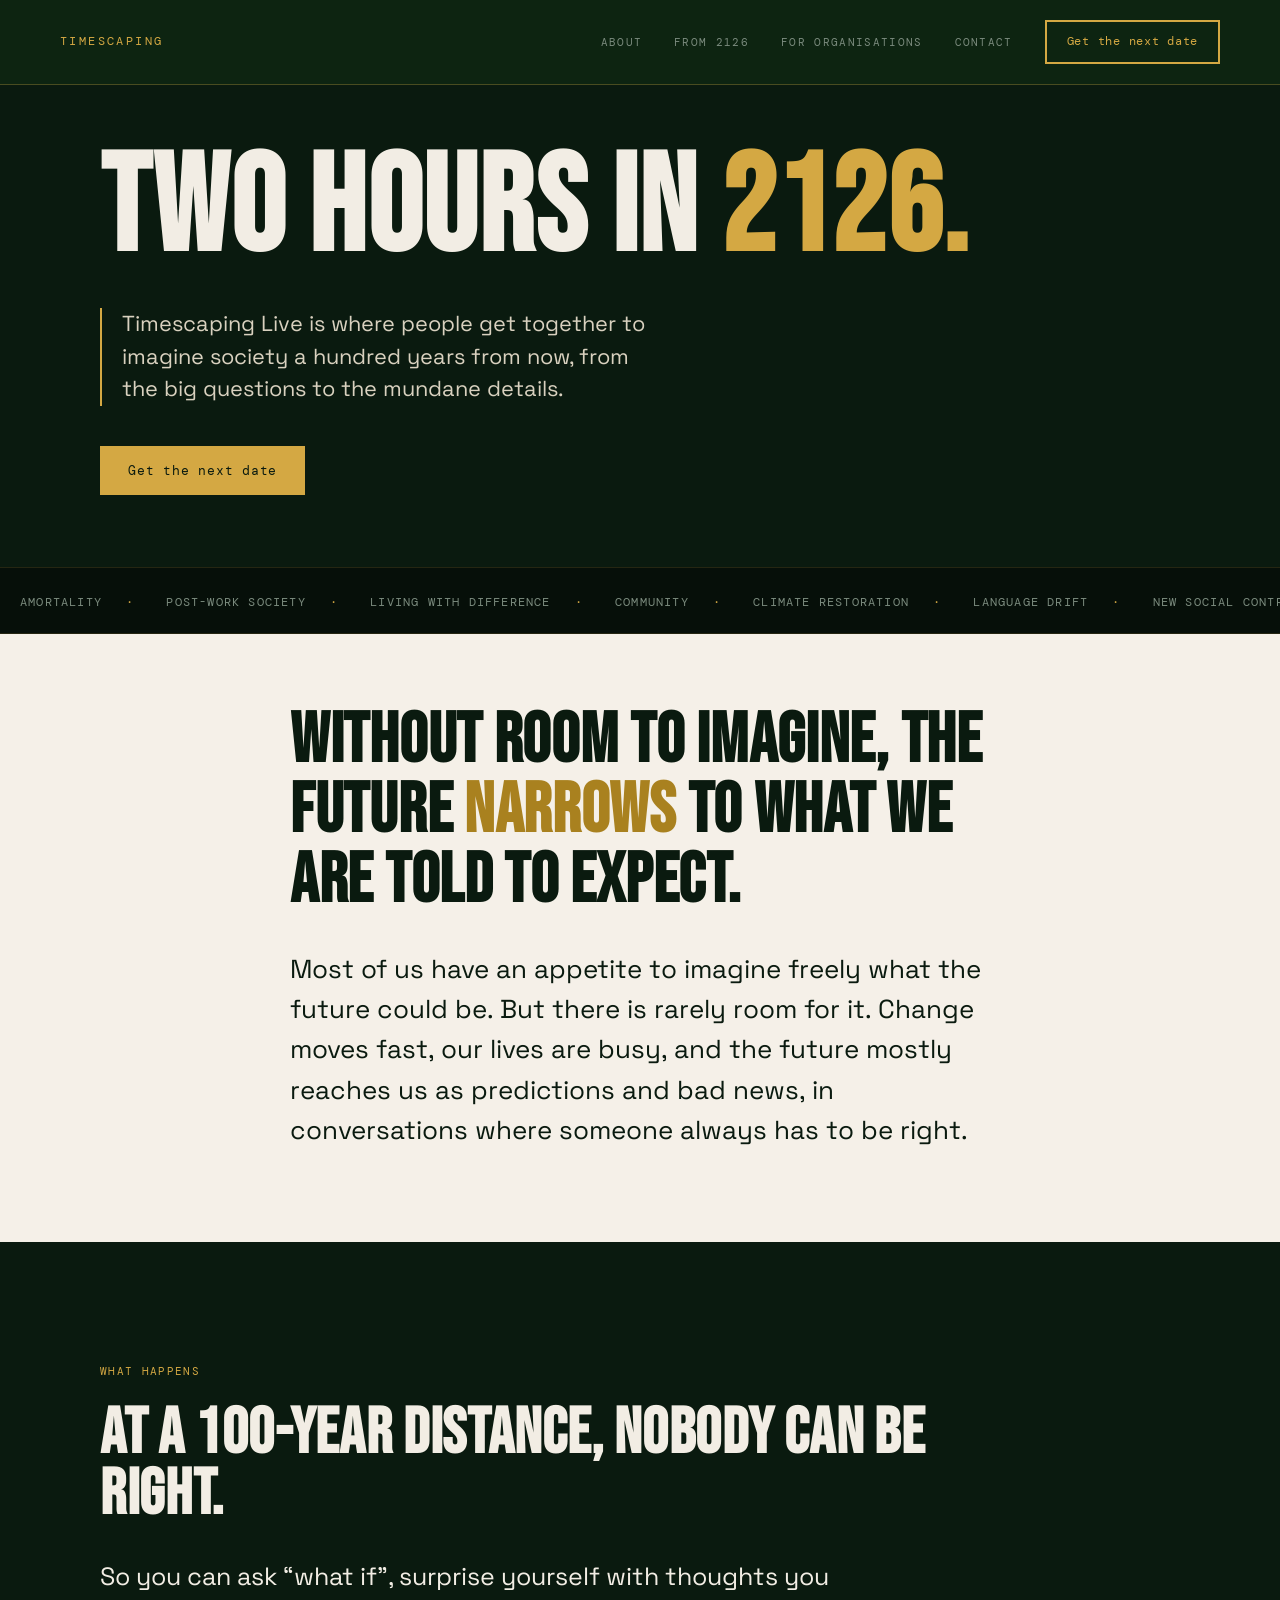
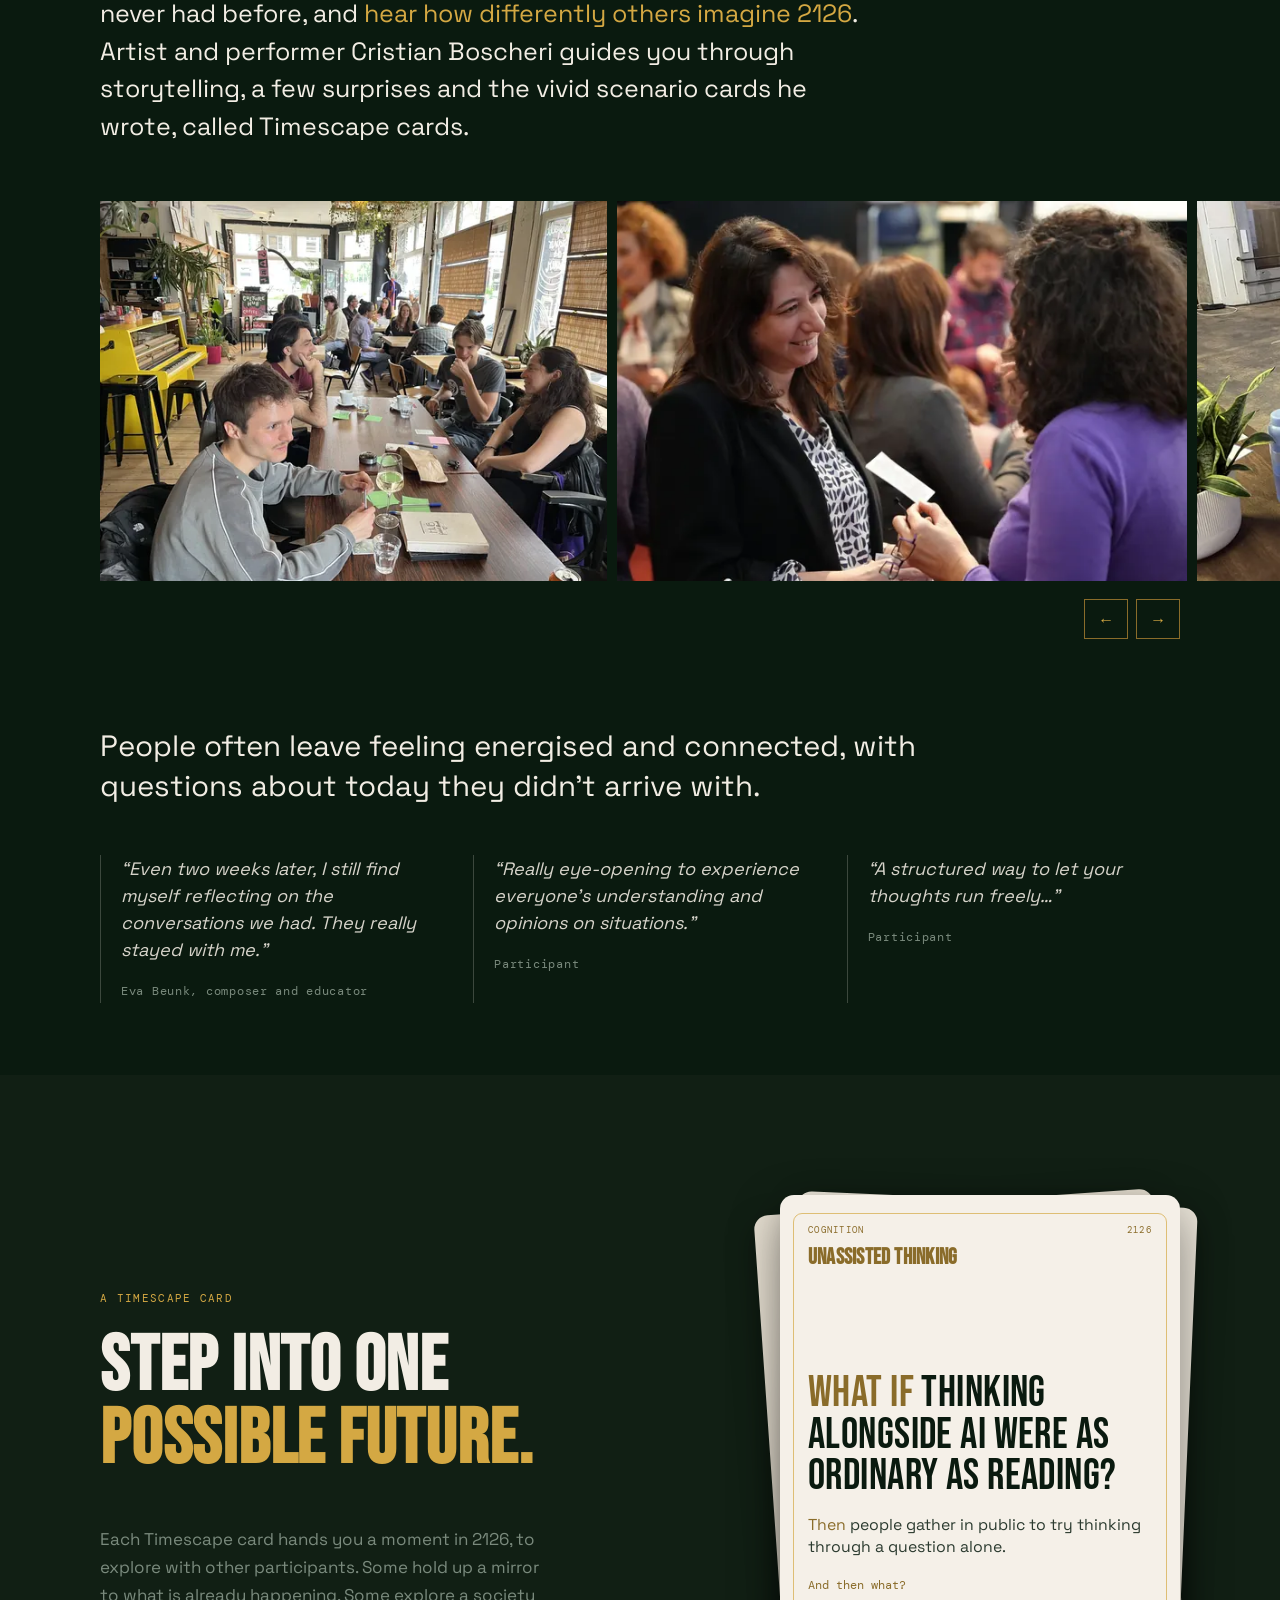
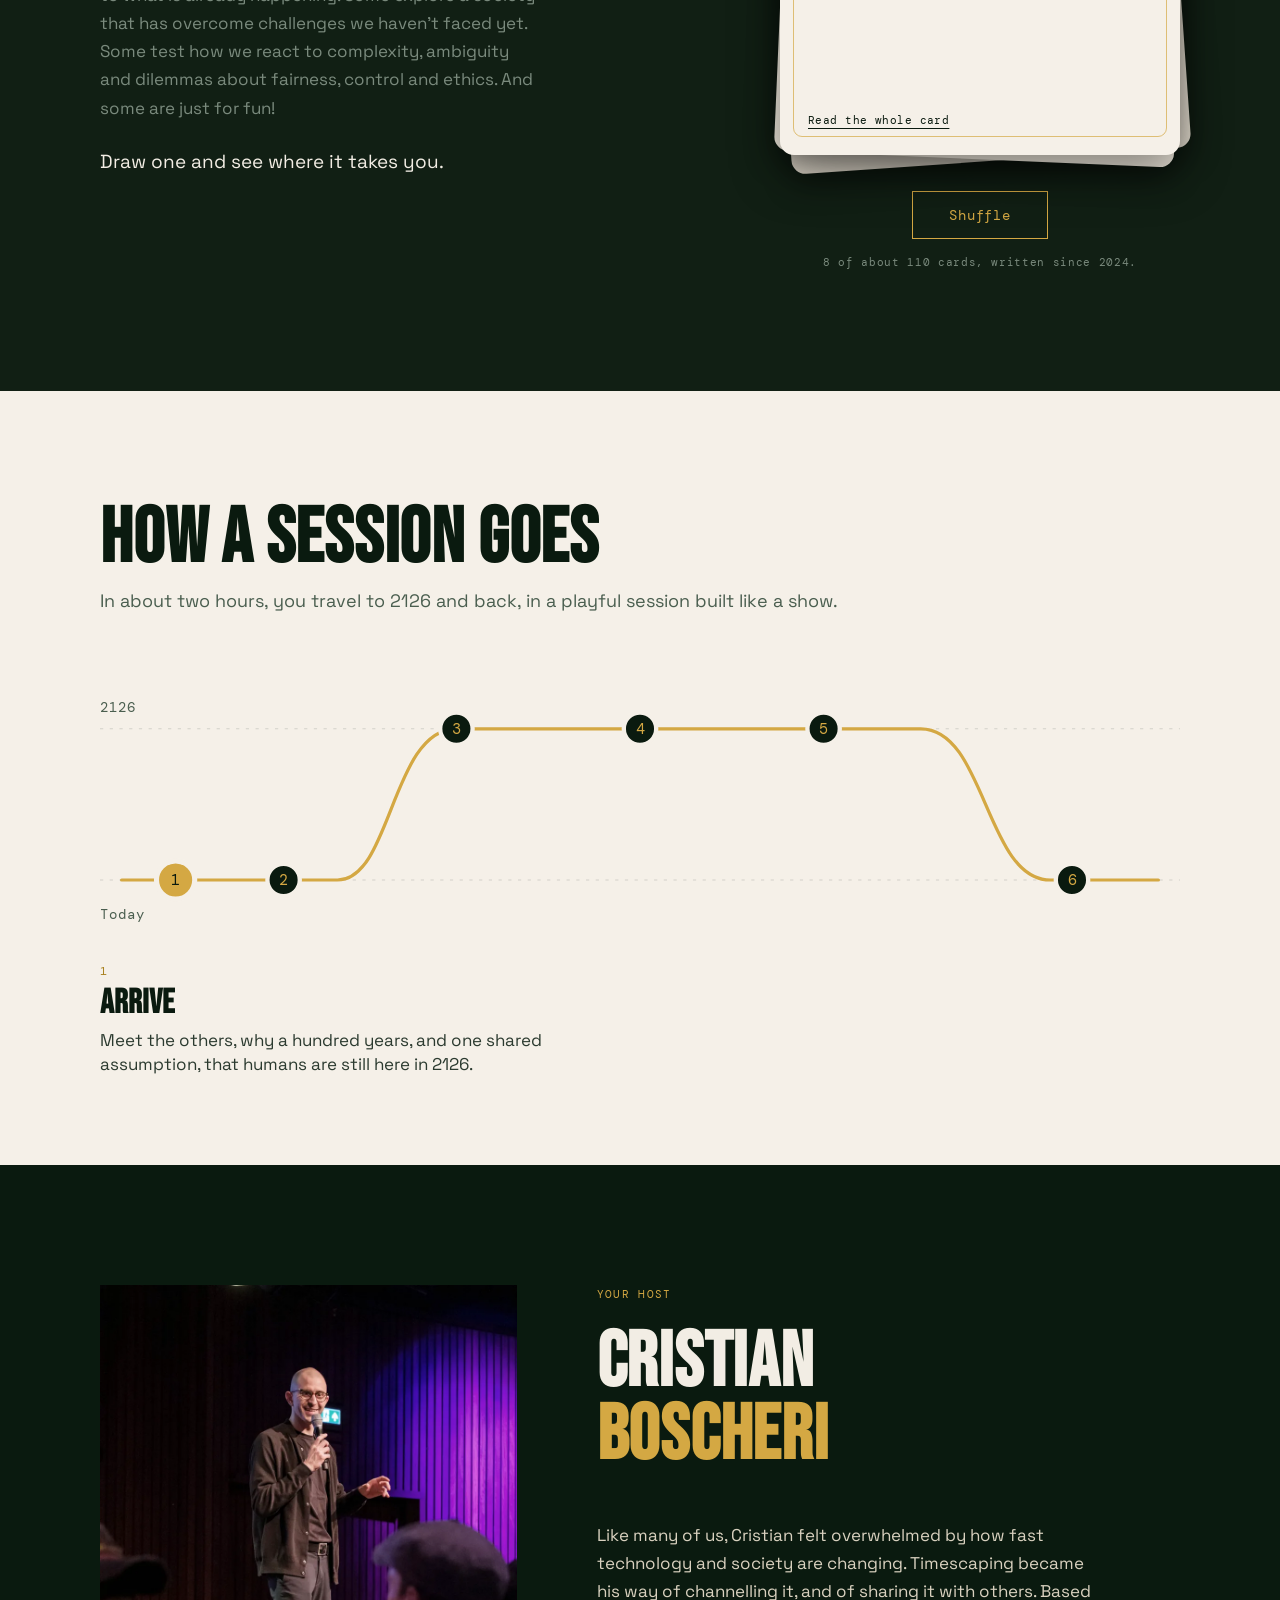
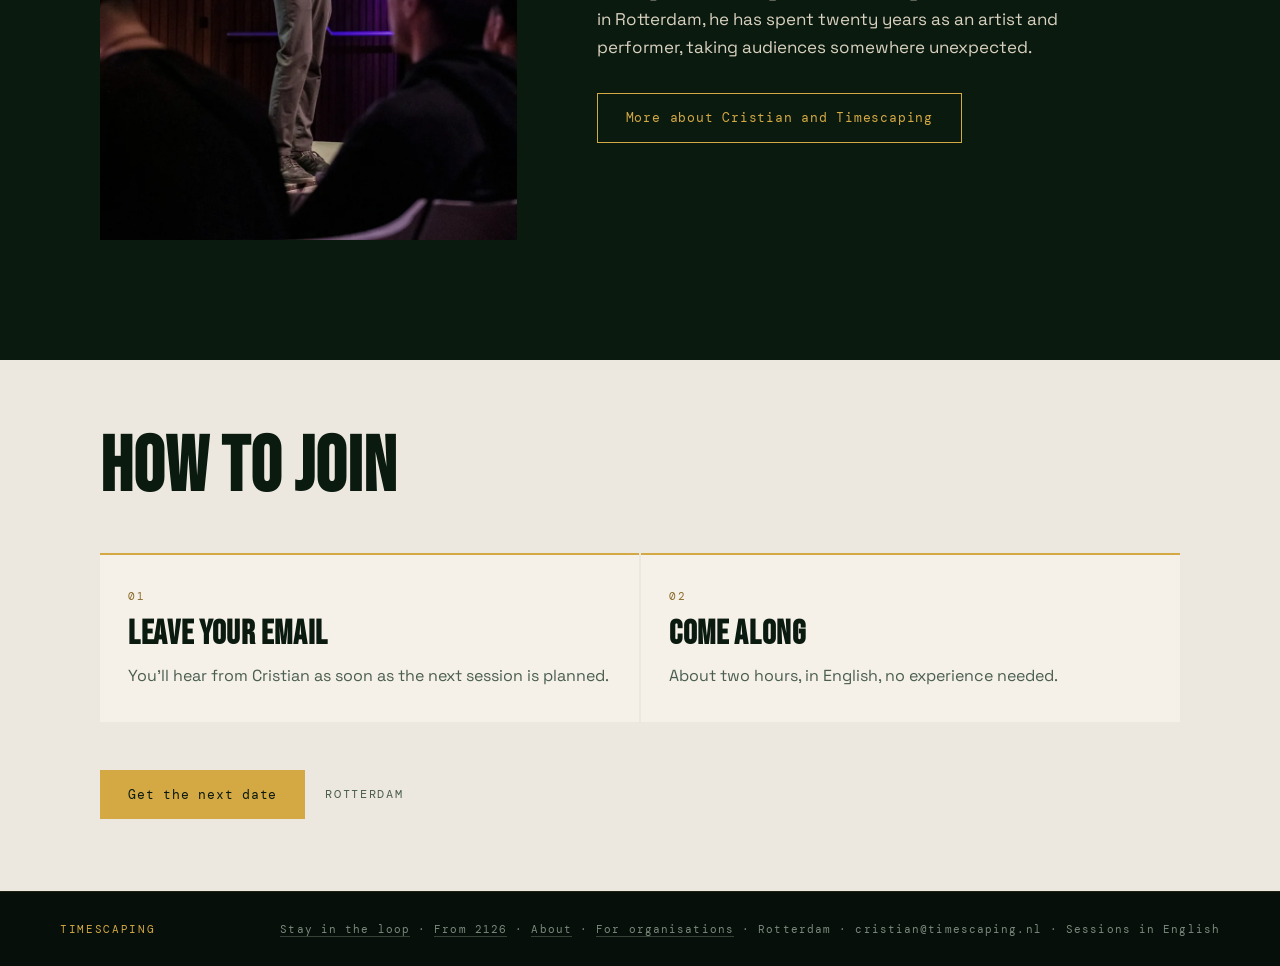
==== commit a6c88f1a: "Home: photo strip opens with the CultureHub long table, three photos out Co-Authored-By: Claude Opus" ====
--- a/index.html
+++ b/index.html
@@ -108,14 +108,11 @@
     </div>
     <div class="gallery" aria-label="Photos from Timescaping sessions">
       <div class="gallery-track" tabindex="0">
+        <figure class="gallery-item" style="aspect-ratio:1067/800"><img src="images/sessions/culturehub-long-table-sm.webp" srcset="images/sessions/culturehub-long-table-sm.webp 560w, images/sessions/culturehub-long-table.webp 1067w" sizes="(max-width: 900px) 350px, 510px" alt="A long café table of participants discussing scenario cards at CultureHub" loading="lazy" decoding="async" width="1067" height="800" /></figure>
+        <figure class="gallery-item" style="aspect-ratio:1200/800"><img src="images/sessions/mestieri-conversation-sm.webp" srcset="images/sessions/mestieri-conversation-sm.webp 630w, images/sessions/mestieri-conversation.webp 1200w" sizes="(max-width: 900px) 350px, 510px" alt="A participant smiling in conversation, a scenario card in hand, at a session with Mestieri Lombardia" loading="lazy" decoding="async" width="1200" height="800" /></figure>
+        <figure class="gallery-item" style="aspect-ratio:1067/800"><img src="images/sessions/pauseai-smile-sm.webp" srcset="images/sessions/pauseai-smile-sm.webp 560w, images/sessions/pauseai-smile.webp 1067w" sizes="(max-width: 900px) 350px, 510px" alt="A participant smiling mid-conversation across a table" loading="lazy" decoding="async" width="1067" height="800" /></figure>
+        <figure class="gallery-item" style="aspect-ratio:800/800"><img src="images/sessions/daiec-orange-chairs-sm.webp" srcset="images/sessions/daiec-orange-chairs-sm.webp 420w, images/sessions/daiec-orange-chairs.webp 800w" sizes="(max-width: 900px) 350px, 510px" alt="Small groups talking in orange armchairs during a session" loading="lazy" decoding="async" width="800" height="800" /></figure>
         <figure class="gallery-item" style="aspect-ratio:600/800"><img src="images/sessions/daiec-standing-sm.webp" srcset="images/sessions/daiec-standing-sm.webp 315w, images/sessions/daiec-standing.webp 600w" sizes="(max-width: 900px) 350px, 510px" alt="Two participants standing and talking, scenario cards in hand" loading="lazy" decoding="async" width="600" height="800" /></figure>
-        <figure class="gallery-item" style="aspect-ratio:1067/800"><img src="images/sessions/culturehub-table-laughter-sm.webp" srcset="images/sessions/culturehub-table-laughter-sm.webp 560w, images/sessions/culturehub-table-laughter.webp 1067w" sizes="(max-width: 900px) 350px, 510px" alt="Participants laughing around a café table, cards and coffee between them" loading="lazy" decoding="async" width="1067" height="800" /></figure>
-        <figure class="gallery-item" style="aspect-ratio:1200/800"><img src="images/sessions/mestieri-conversation-sm.webp" srcset="images/sessions/mestieri-conversation-sm.webp 630w, images/sessions/mestieri-conversation.webp 1200w" sizes="(max-width: 900px) 350px, 510px" alt="A participant smiling in conversation, a scenario card in hand, at a session with Mestieri Lombardia" loading="lazy" decoding="async" width="1200" height="800" /></figure>
-        <figure class="gallery-item" style="aspect-ratio:1067/800"><img src="images/sessions/culturehub-long-table-sm.webp" srcset="images/sessions/culturehub-long-table-sm.webp 560w, images/sessions/culturehub-long-table.webp 1067w" sizes="(max-width: 900px) 350px, 510px" alt="A long café table of participants discussing scenario cards at CultureHub" loading="lazy" decoding="async" width="1067" height="800" /></figure>
-        <figure class="gallery-item" style="aspect-ratio:1067/800"><img src="images/sessions/pauseai-smile-sm.webp" srcset="images/sessions/pauseai-smile-sm.webp 560w, images/sessions/pauseai-smile.webp 1067w" sizes="(max-width: 900px) 350px, 510px" alt="A participant smiling mid-conversation across a table" loading="lazy" decoding="async" width="1067" height="800" /></figure>
-        <figure class="gallery-item" style="aspect-ratio:1067/800"><img src="images/sessions/pauseai-table-sm.webp" srcset="images/sessions/pauseai-table-sm.webp 560w, images/sessions/pauseai-table.webp 1067w" sizes="(max-width: 900px) 350px, 510px" alt="A table in conversation at a session with Café PauseAI, one participant reading a card" loading="lazy" decoding="async" width="1067" height="800" /></figure>
-        <figure class="gallery-item" style="aspect-ratio:800/800"><img src="images/sessions/daiec-orange-chairs-sm.webp" srcset="images/sessions/daiec-orange-chairs-sm.webp 420w, images/sessions/daiec-orange-chairs.webp 800w" sizes="(max-width: 900px) 350px, 510px" alt="Small groups talking in orange armchairs during a session" loading="lazy" decoding="async" width="800" height="800" /></figure>
-        <figure class="gallery-item" style="aspect-ratio:1067/800"><img src="images/sessions/bluecity-cards-sm.webp" srcset="images/sessions/bluecity-cards-sm.webp 560w, images/sessions/bluecity-cards.webp 1067w" sizes="(max-width: 900px) 350px, 510px" alt="Participants bent over a wooden table covered in scenario cards" loading="lazy" decoding="async" width="1067" height="800" /></figure>
         <figure class="gallery-item" style="aspect-ratio:961/659"><img src="images/sessions/cards-timer-sm.webp" srcset="images/sessions/cards-timer-sm.webp 612w, images/sessions/cards-timer.webp 961w" sizes="(max-width: 900px) 350px, 510px" alt="Scenario cards spread on a wooden table next to a timer, hands holding more cards" loading="lazy" decoding="async" width="961" height="659" /></figure>
         <figure class="gallery-item" style="aspect-ratio:600/800"><img src="images/sessions/biosphere-two-sm.webp" srcset="images/sessions/biosphere-two-sm.webp 315w, images/sessions/biosphere-two.webp 600w" sizes="(max-width: 900px) 350px, 510px" alt="Two participants talking at an outdoor table, cards between them" loading="lazy" decoding="async" width="600" height="800" /></figure>
         <figure class="gallery-item" style="aspect-ratio:1067/800"><img src="images/sessions/culturehub-woman-laughing-sm.webp" srcset="images/sessions/culturehub-woman-laughing-sm.webp 560w, images/sessions/culturehub-woman-laughing.webp 1067w" sizes="(max-width: 900px) 350px, 510px" alt="A participant laughing at a café table during a session" loading="lazy" decoding="async" width="1067" height="800" /></figure>
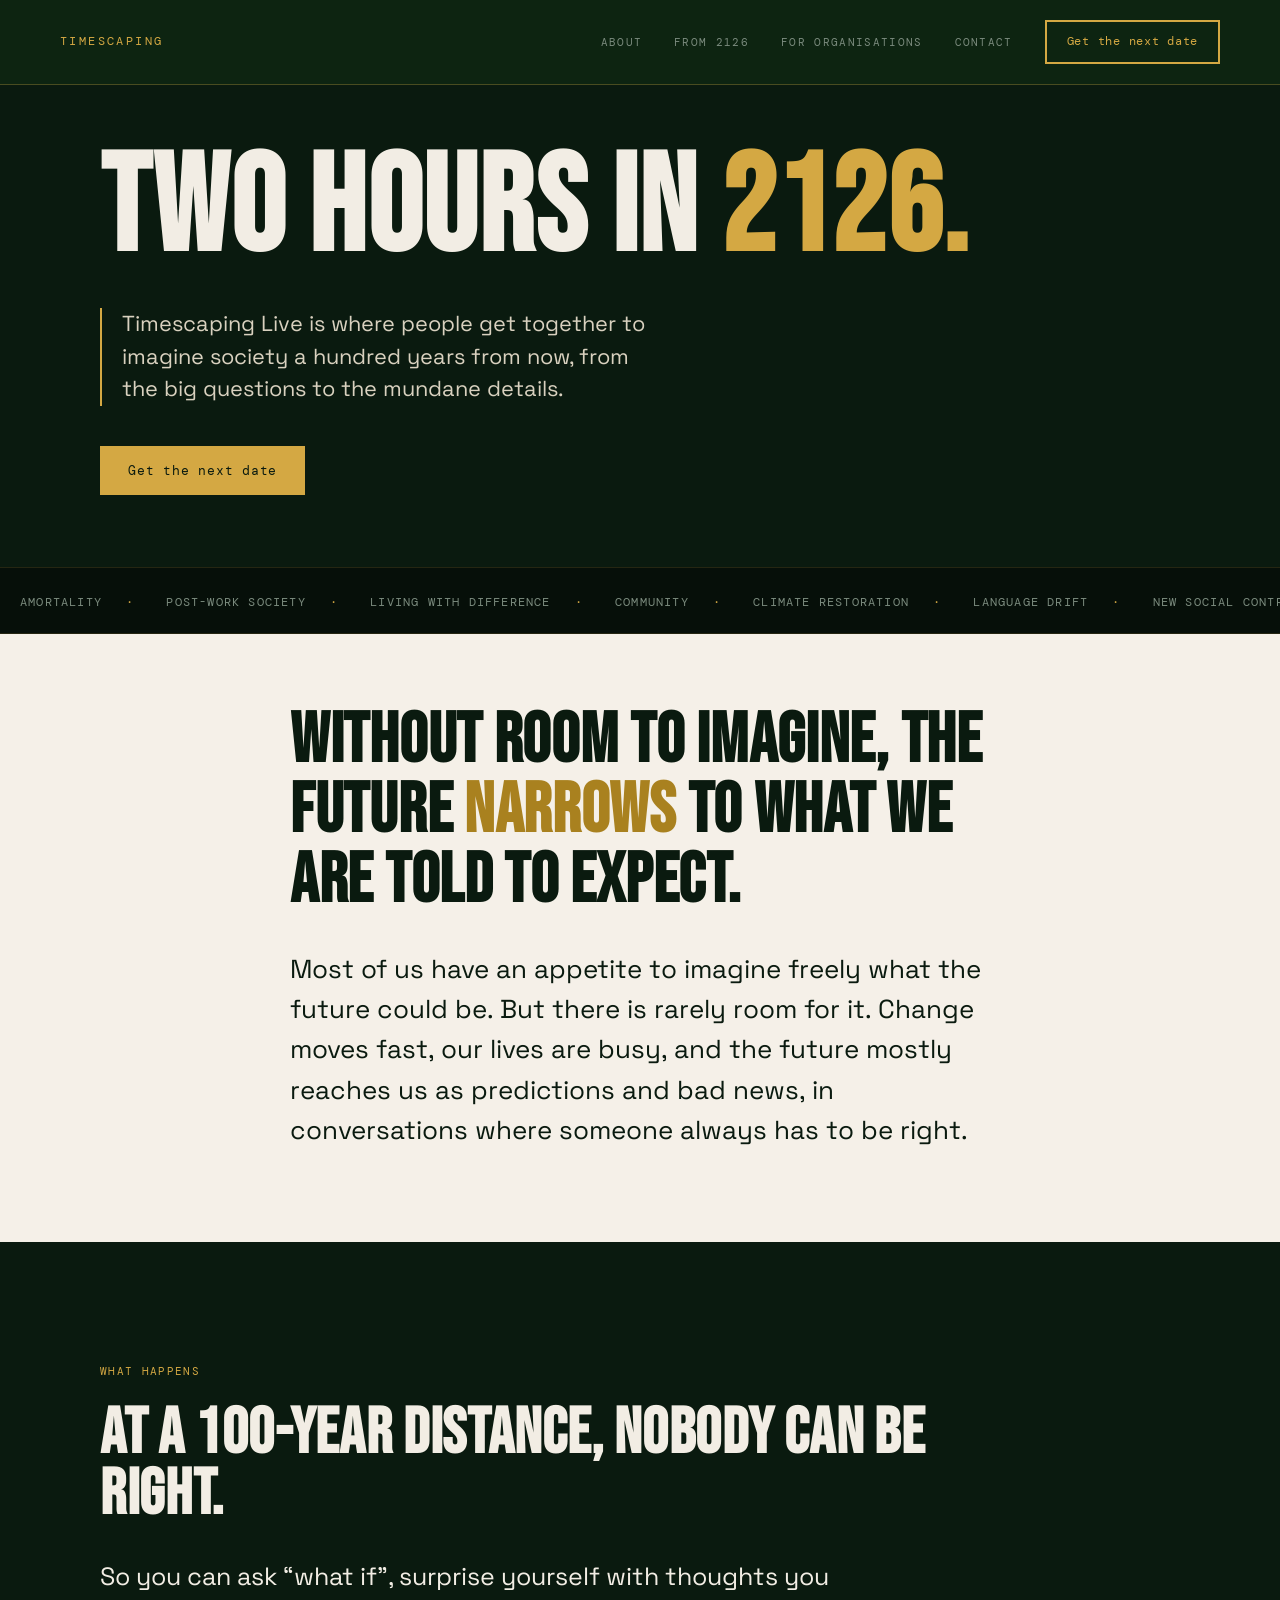
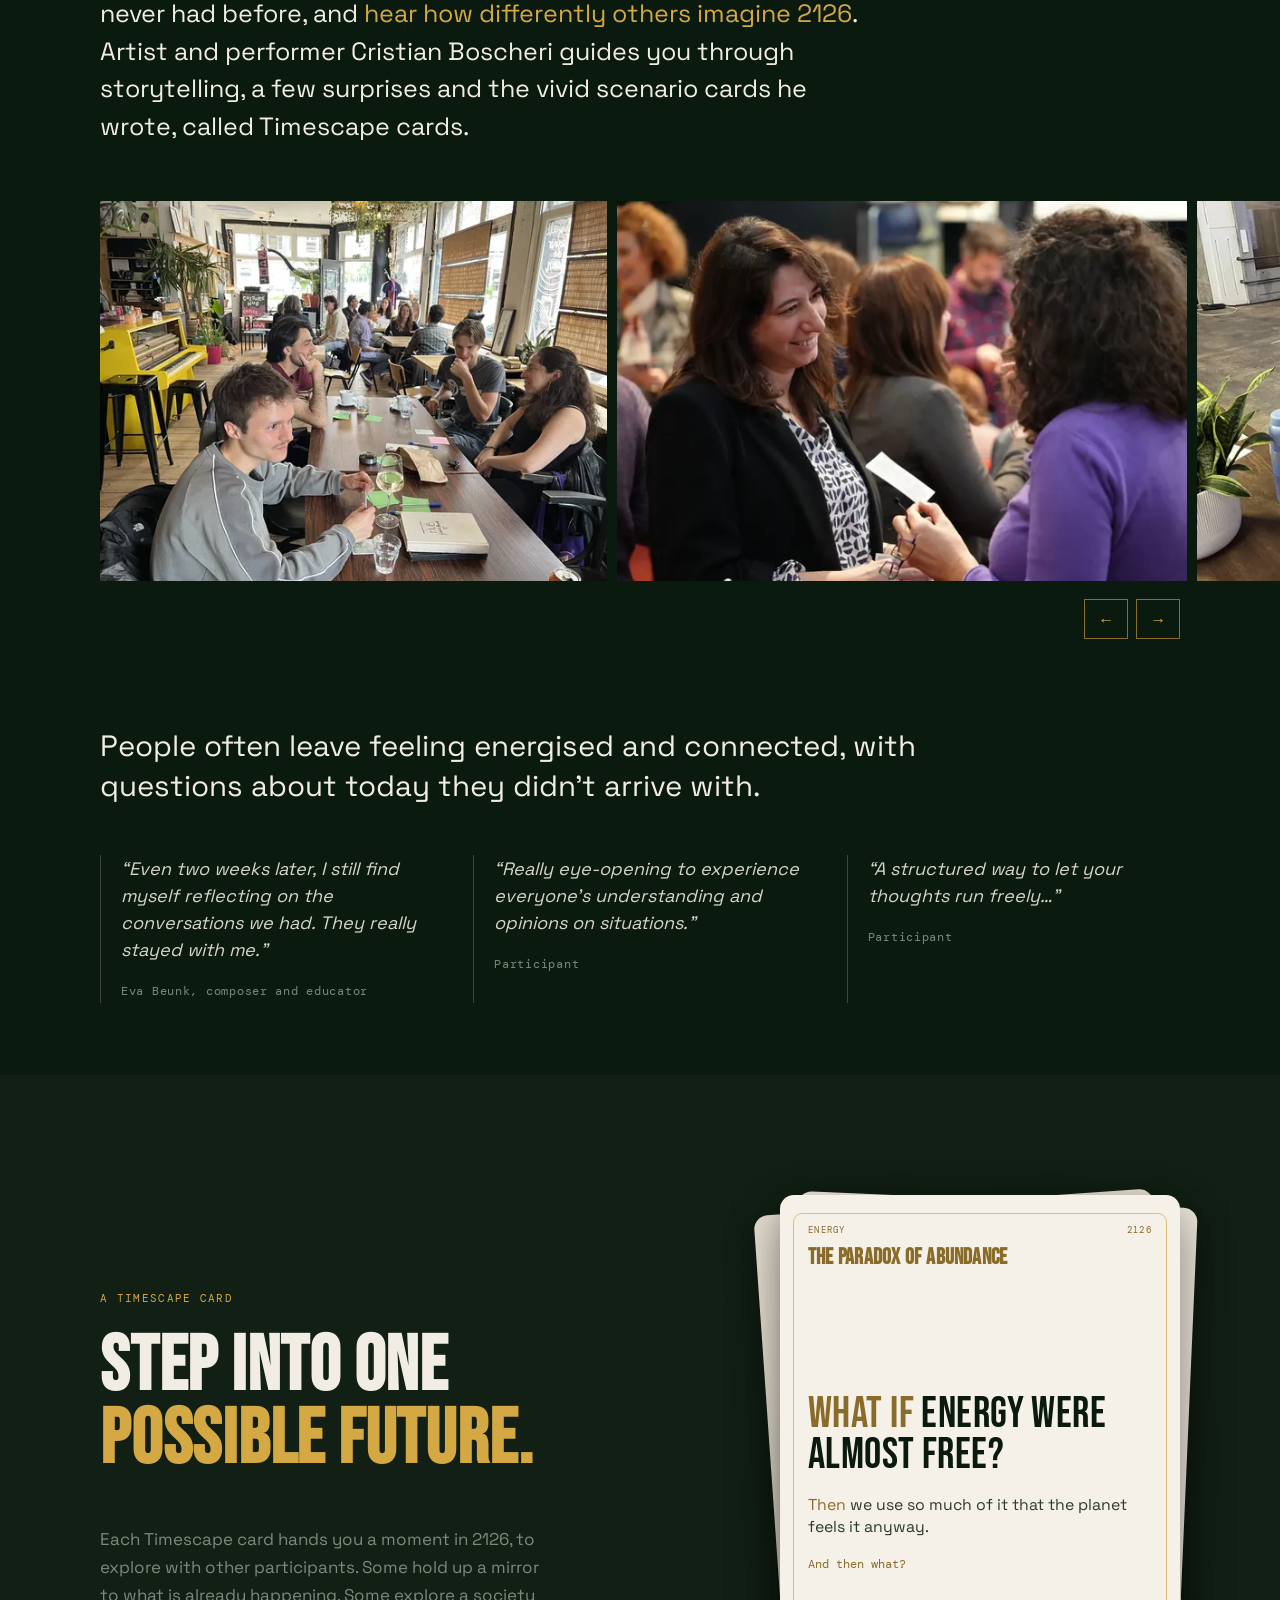
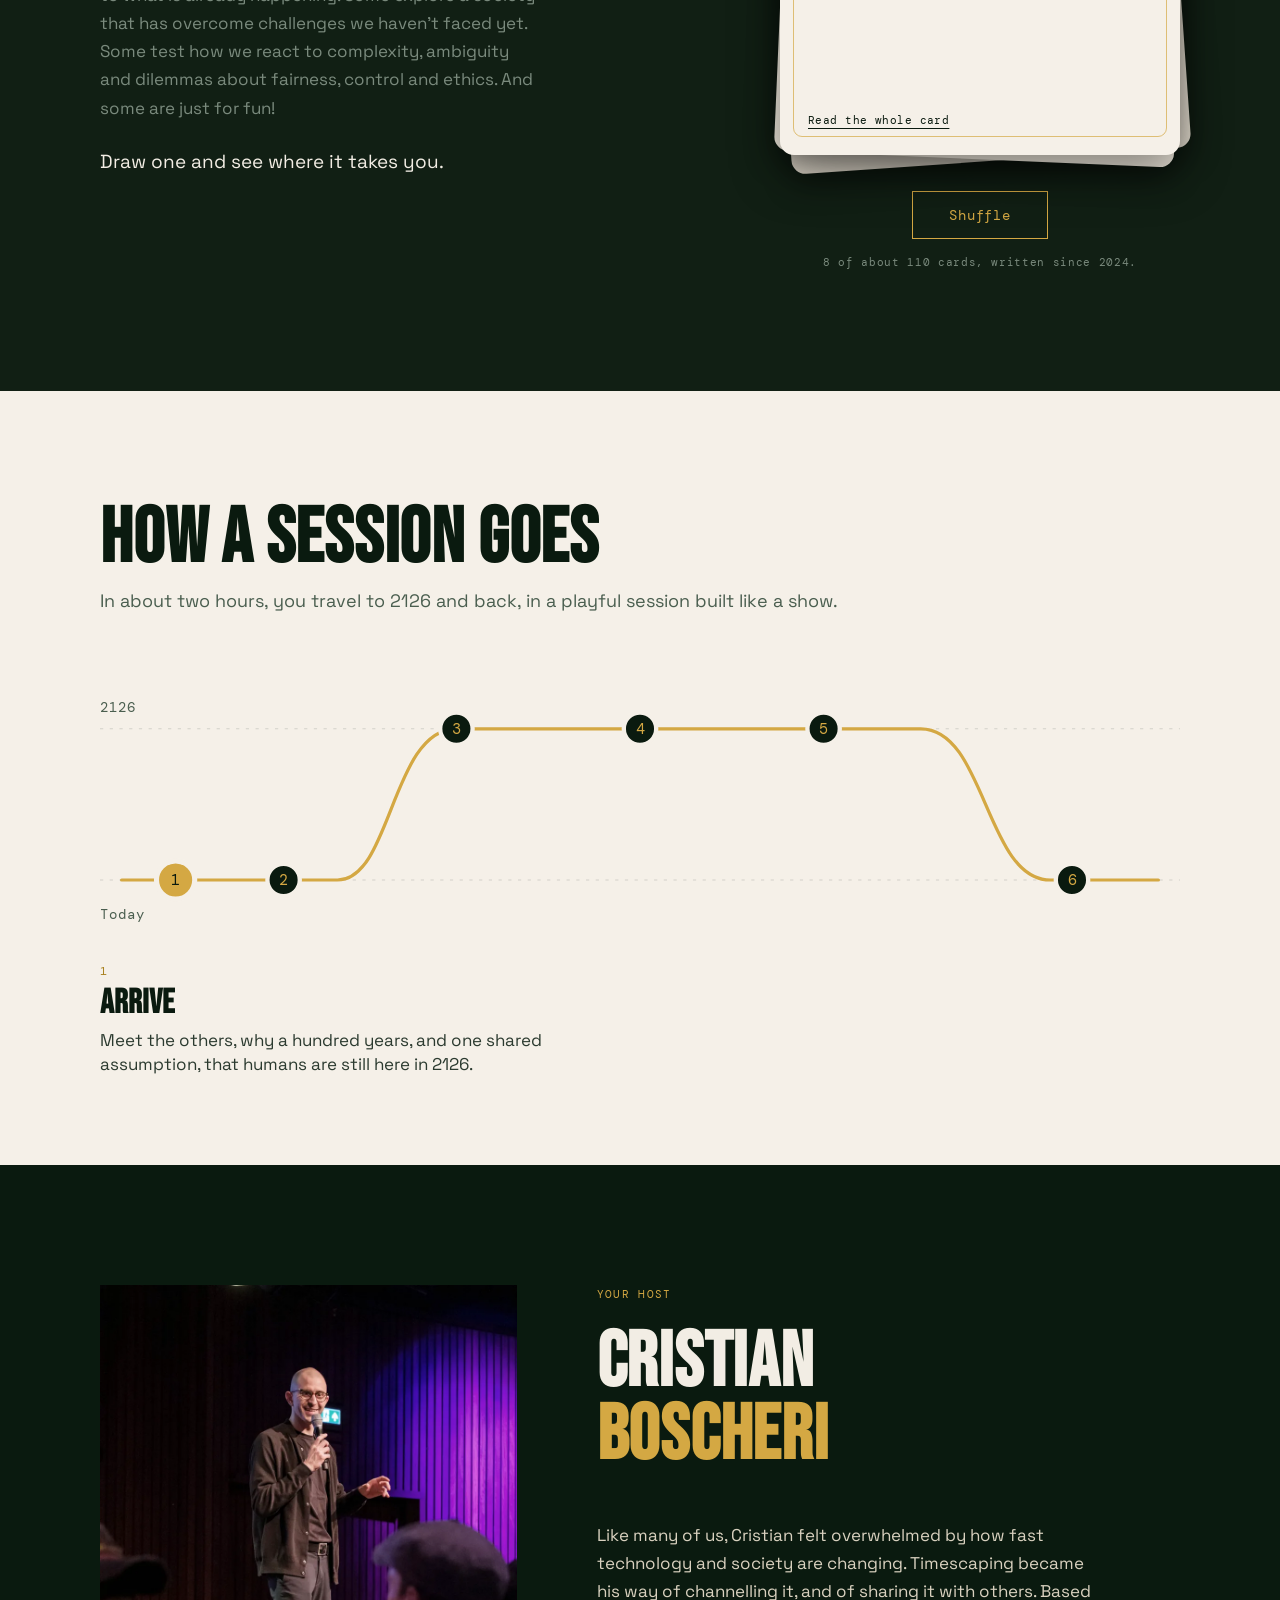
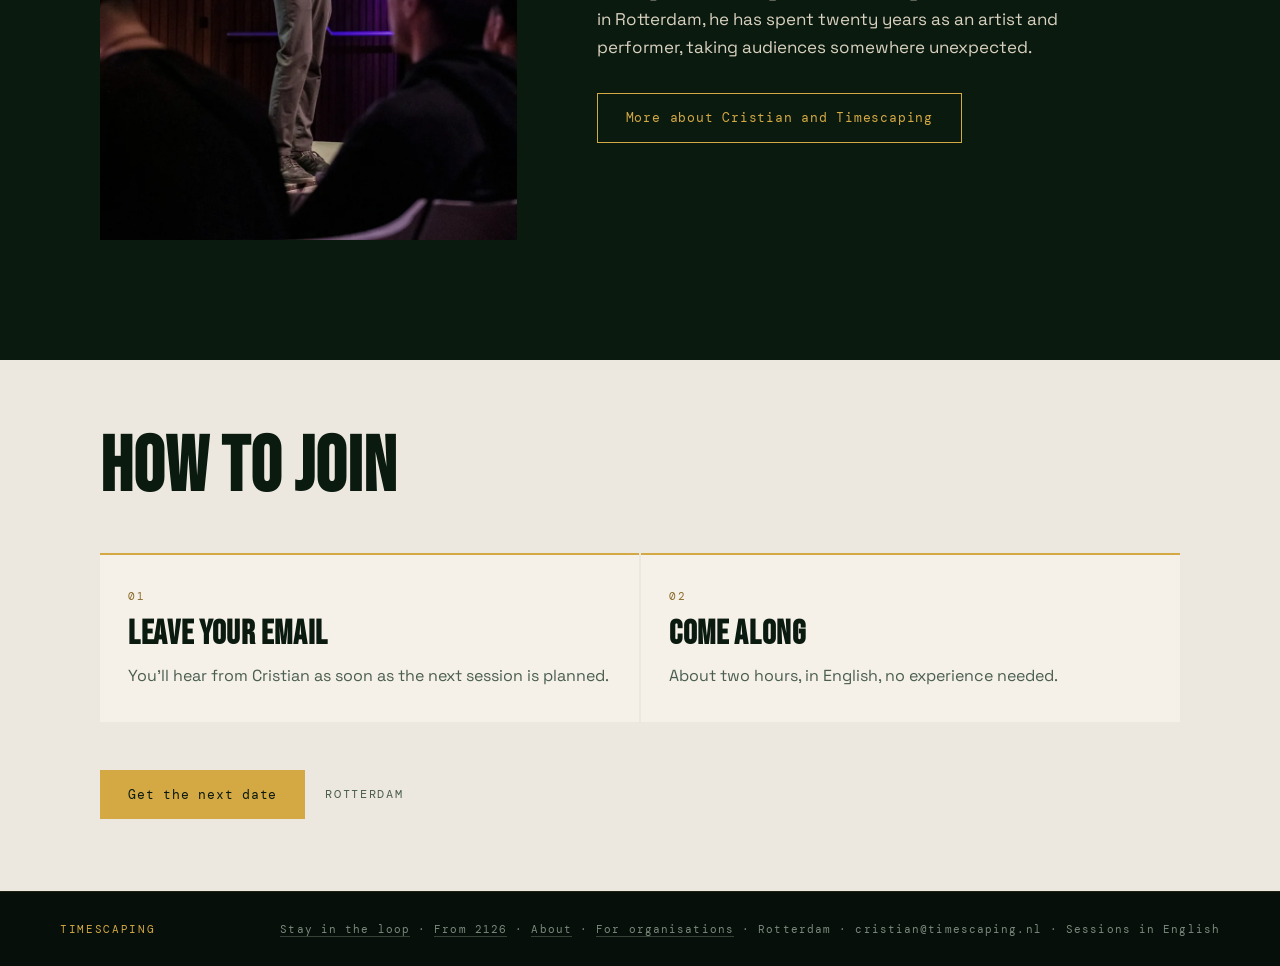
==== commit a6871033: "For organisations: What it brings section, shorter What happens lead Co-Authored-By: Claude Opus 5.5" ====
--- a/index.html
+++ b/index.html
@@ -14,7 +14,7 @@
   <link rel="preconnect" href="https://fonts.googleapis.com" />
   <link rel="preconnect" href="https://fonts.gstatic.com" crossorigin />
   <link href="https://fonts.googleapis.com/css2?family=Bebas+Neue&family=Space+Grotesk:wght@300;400;500&family=DM+Mono:wght@300;400;500&display=swap" rel="stylesheet" />
-  <link rel="stylesheet" href="style.css?v=20261125a" />
+  <link rel="stylesheet" href="style.css?v=20261125b" />
   <link rel="stylesheet" href="print.css" media="print" />
   <link rel="icon" type="image/png" sizes="32x32" href="/favicon-32x32.png">
   <link rel="icon" type="image/png" sizes="16x16" href="/favicon-16x16.png">
@@ -387,6 +387,6 @@
     <span class="footer-right"><a href="https://tally.so/r/XxOPgj?source=footer" class="footer-link" target="_blank" rel="noopener">Stay in the loop</a> · <a href="from-2126.html" class="footer-link">From 2126</a> · <a href="about.html" class="footer-link">About</a> · <a href="organisations.html" class="footer-link">For organisations</a> · Rotterdam · cristian@timescaping.nl · Sessions in English</span>
   </footer>
 
-  <script src="script.js?v=20261125a"></script>
+  <script src="script.js?v=20261125b"></script>
 </body>
 </html>
--- a/style.css
+++ b/style.css
@@ -2115,3 +2115,15 @@
 /* Organisations: made around your team (25 Nov) */
 .org-made-text { font-size: clamp(20px, 2.1vw, 26px); line-height: 1.55; color: var(--text-dark); max-width: 820px; margin: 0; }
 .org-formats-sec .org-formats-note { margin-top: 28px; }
+
+/* Organisations: what it brings (25 Nov) */
+.org-brings-sec .label { display: block; margin-bottom: 18px; }
+.org-brings-main { font-family: var(--font-display); font-size: clamp(36px, 4.6vw, 64px); line-height: 1.02; text-transform: uppercase; color: var(--text-dark); max-width: 900px; margin: 0 0 48px; }
+.org-brings-along { font-size: 18px; color: var(--muted-light); margin: 0 0 20px; }
+.org-brings { list-style: none; padding: 0; margin: 0; display: grid; grid-template-columns: repeat(3, 1fr); gap: 36px 40px; max-width: 1100px; }
+.org-brings li { border-top: 2px solid var(--gold); padding-top: 18px; }
+.org-brings h3 { font-family: var(--font-display); font-weight: 400; font-size: 28px; line-height: 1.05; color: var(--text-dark); margin: 0 0 10px; }
+.org-brings p { font-size: 17px; line-height: 1.55; color: var(--text-dark); margin: 0; }
+@media (max-width: 900px) { .org-brings { grid-template-columns: 1fr; gap: 28px; } }
+.org-brings-sec .section-inner { max-width: 1200px; padding-left: 100px; padding-right: 100px; }
+@media (max-width: 900px) { .org-brings-sec .section-inner { padding-left: 24px; padding-right: 24px; } }
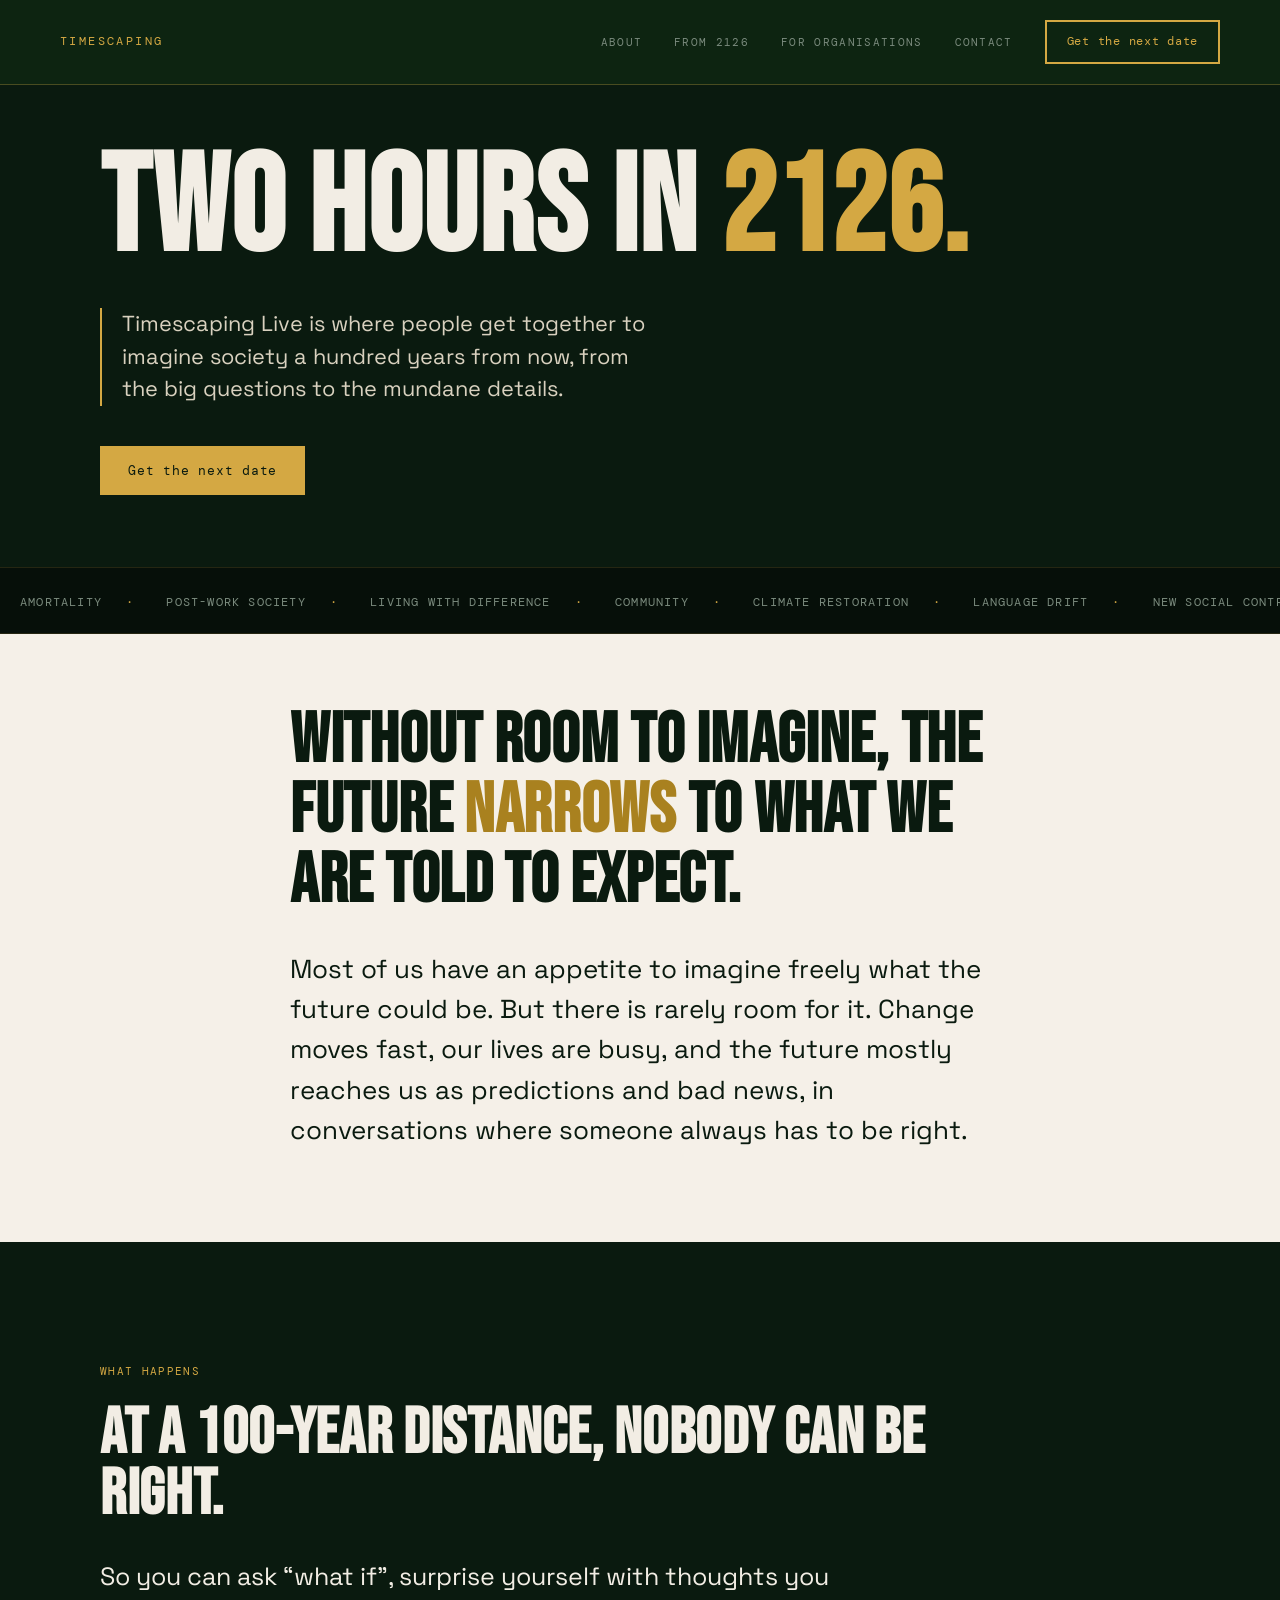
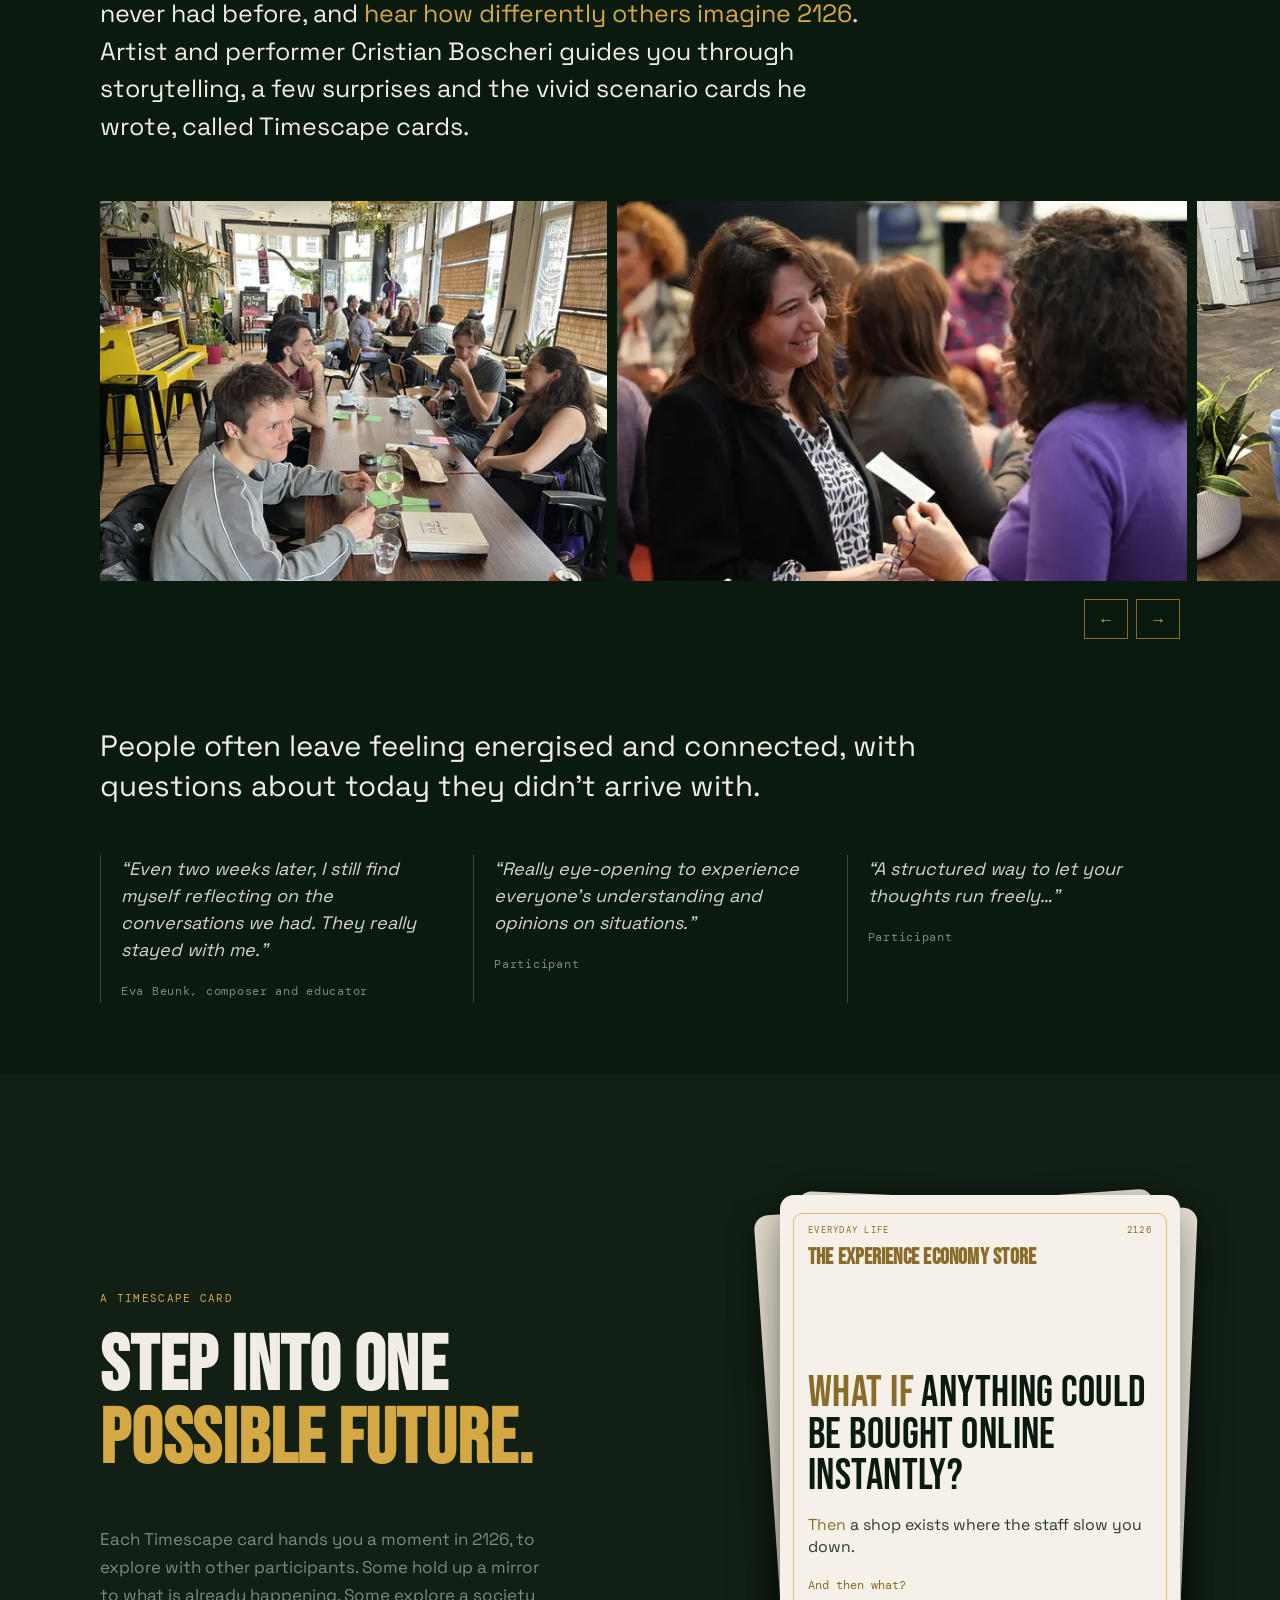
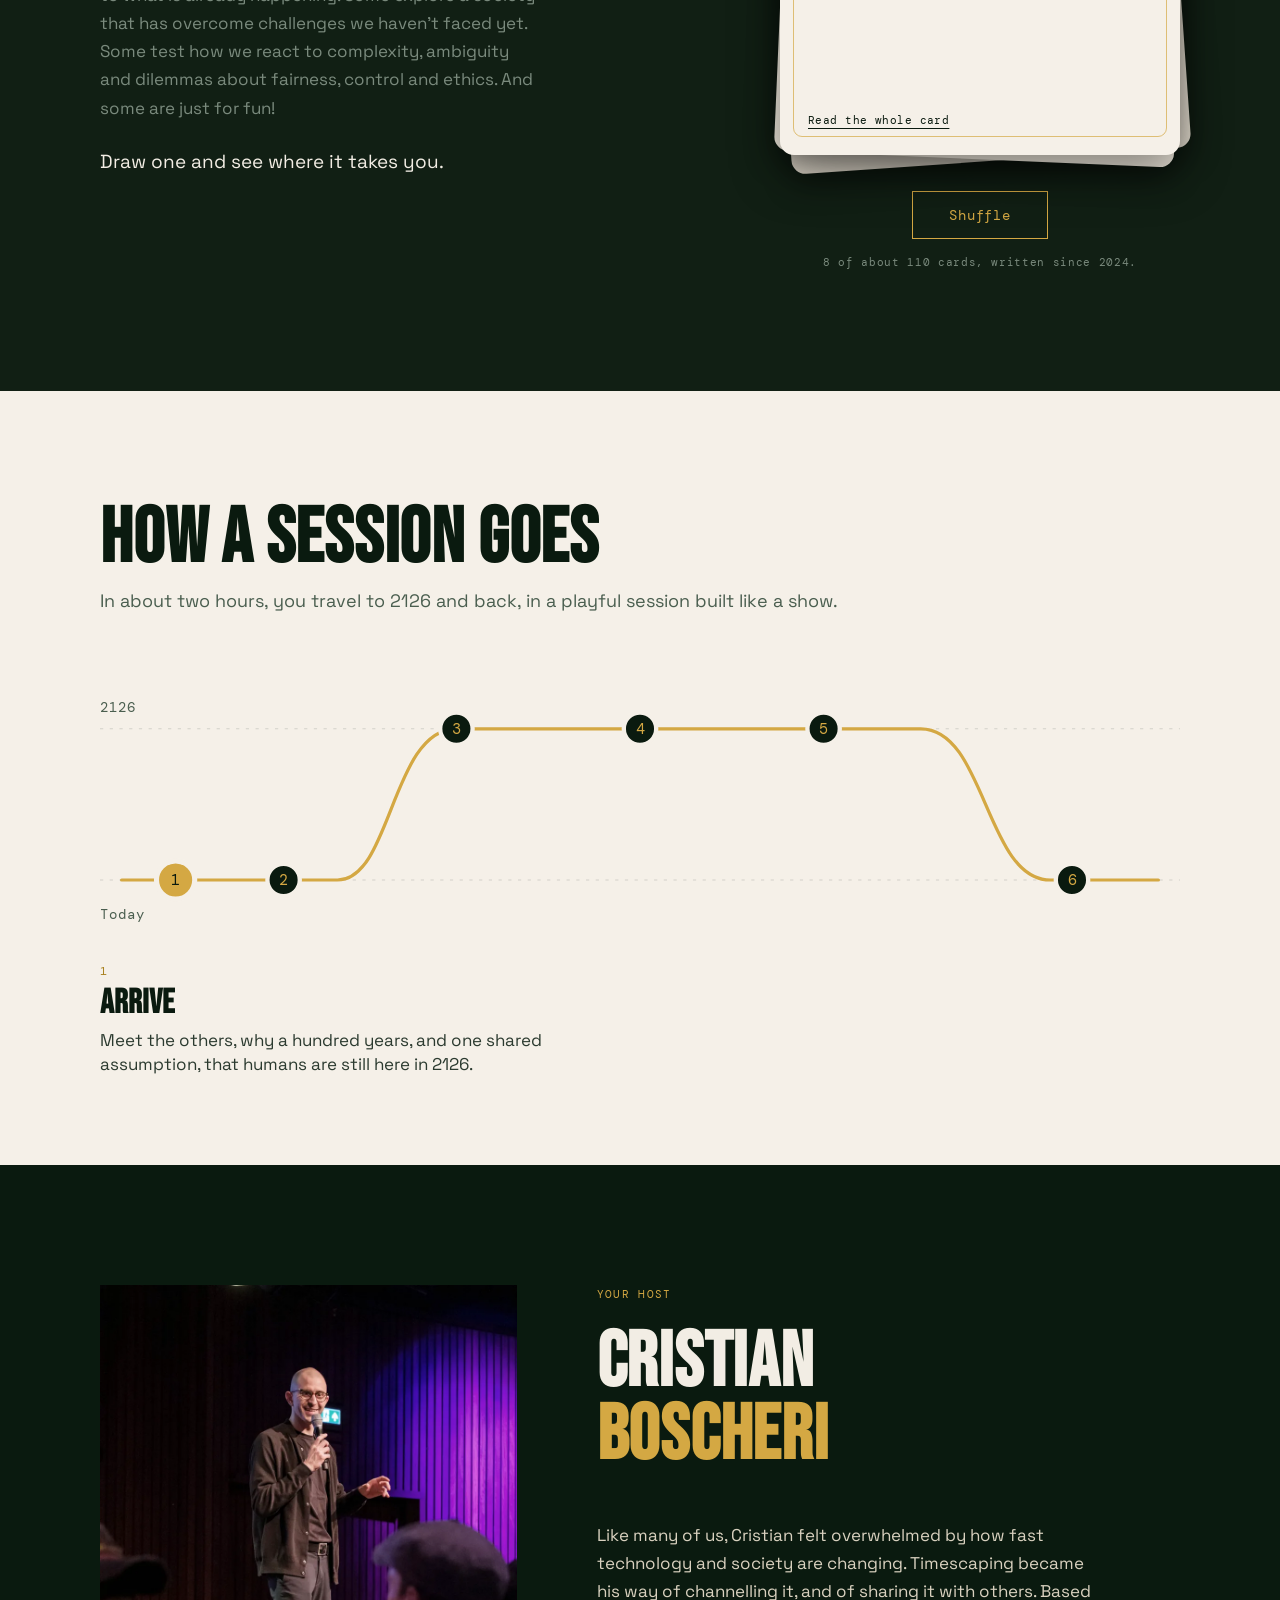
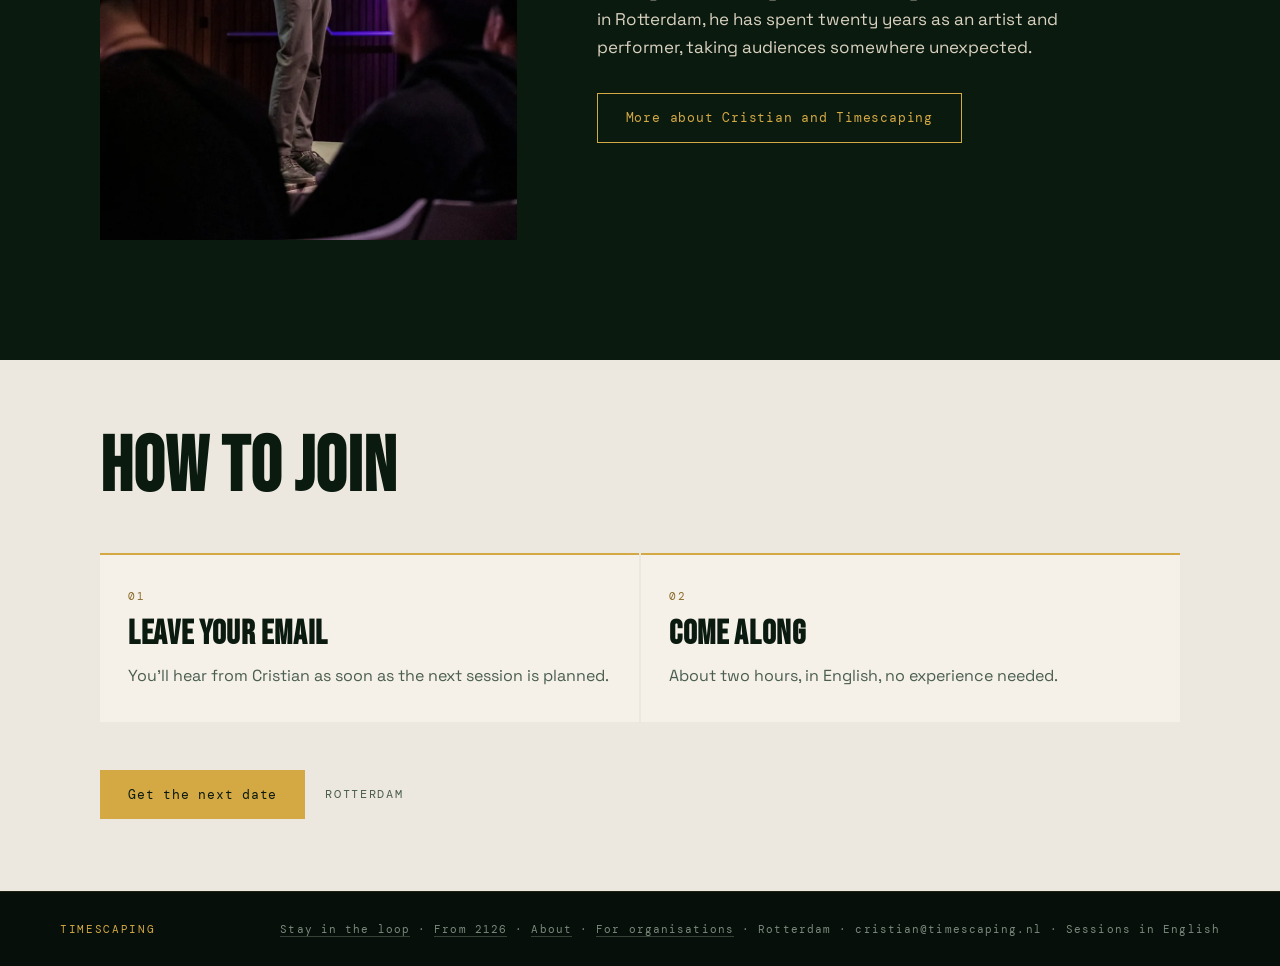
==== commit 40cf548d: "For organisations: What it brings on its own background, aligned Co-Authored-By: Claude Opus 5.5 <no" ====
--- a/index.html
+++ b/index.html
@@ -14,7 +14,7 @@
   <link rel="preconnect" href="https://fonts.googleapis.com" />
   <link rel="preconnect" href="https://fonts.gstatic.com" crossorigin />
   <link href="https://fonts.googleapis.com/css2?family=Bebas+Neue&family=Space+Grotesk:wght@300;400;500&family=DM+Mono:wght@300;400;500&display=swap" rel="stylesheet" />
-  <link rel="stylesheet" href="style.css?v=20261125b" />
+  <link rel="stylesheet" href="style.css?v=20261125c" />
   <link rel="stylesheet" href="print.css" media="print" />
   <link rel="icon" type="image/png" sizes="32x32" href="/favicon-32x32.png">
   <link rel="icon" type="image/png" sizes="16x16" href="/favicon-16x16.png">
@@ -387,6 +387,6 @@
     <span class="footer-right"><a href="https://tally.so/r/XxOPgj?source=footer" class="footer-link" target="_blank" rel="noopener">Stay in the loop</a> · <a href="from-2126.html" class="footer-link">From 2126</a> · <a href="about.html" class="footer-link">About</a> · <a href="organisations.html" class="footer-link">For organisations</a> · Rotterdam · cristian@timescaping.nl · Sessions in English</span>
   </footer>
 
-  <script src="script.js?v=20261125b"></script>
+  <script src="script.js?v=20261125c"></script>
 </body>
 </html>
--- a/style.css
+++ b/style.css
@@ -2127,3 +2127,6 @@
 @media (max-width: 900px) { .org-brings { grid-template-columns: 1fr; gap: 28px; } }
 .org-brings-sec .section-inner { max-width: 1200px; padding-left: 100px; padding-right: 100px; }
 @media (max-width: 900px) { .org-brings-sec .section-inner { padding-left: 24px; padding-right: 24px; } }
+.org-brings-sec { background: var(--light-alt); }
+.org-brings-sec .section-inner { padding-left: 60px; padding-right: 60px; }
+@media (max-width: 900px) { .org-brings-sec .section-inner { padding-left: 24px; padding-right: 24px; } }
